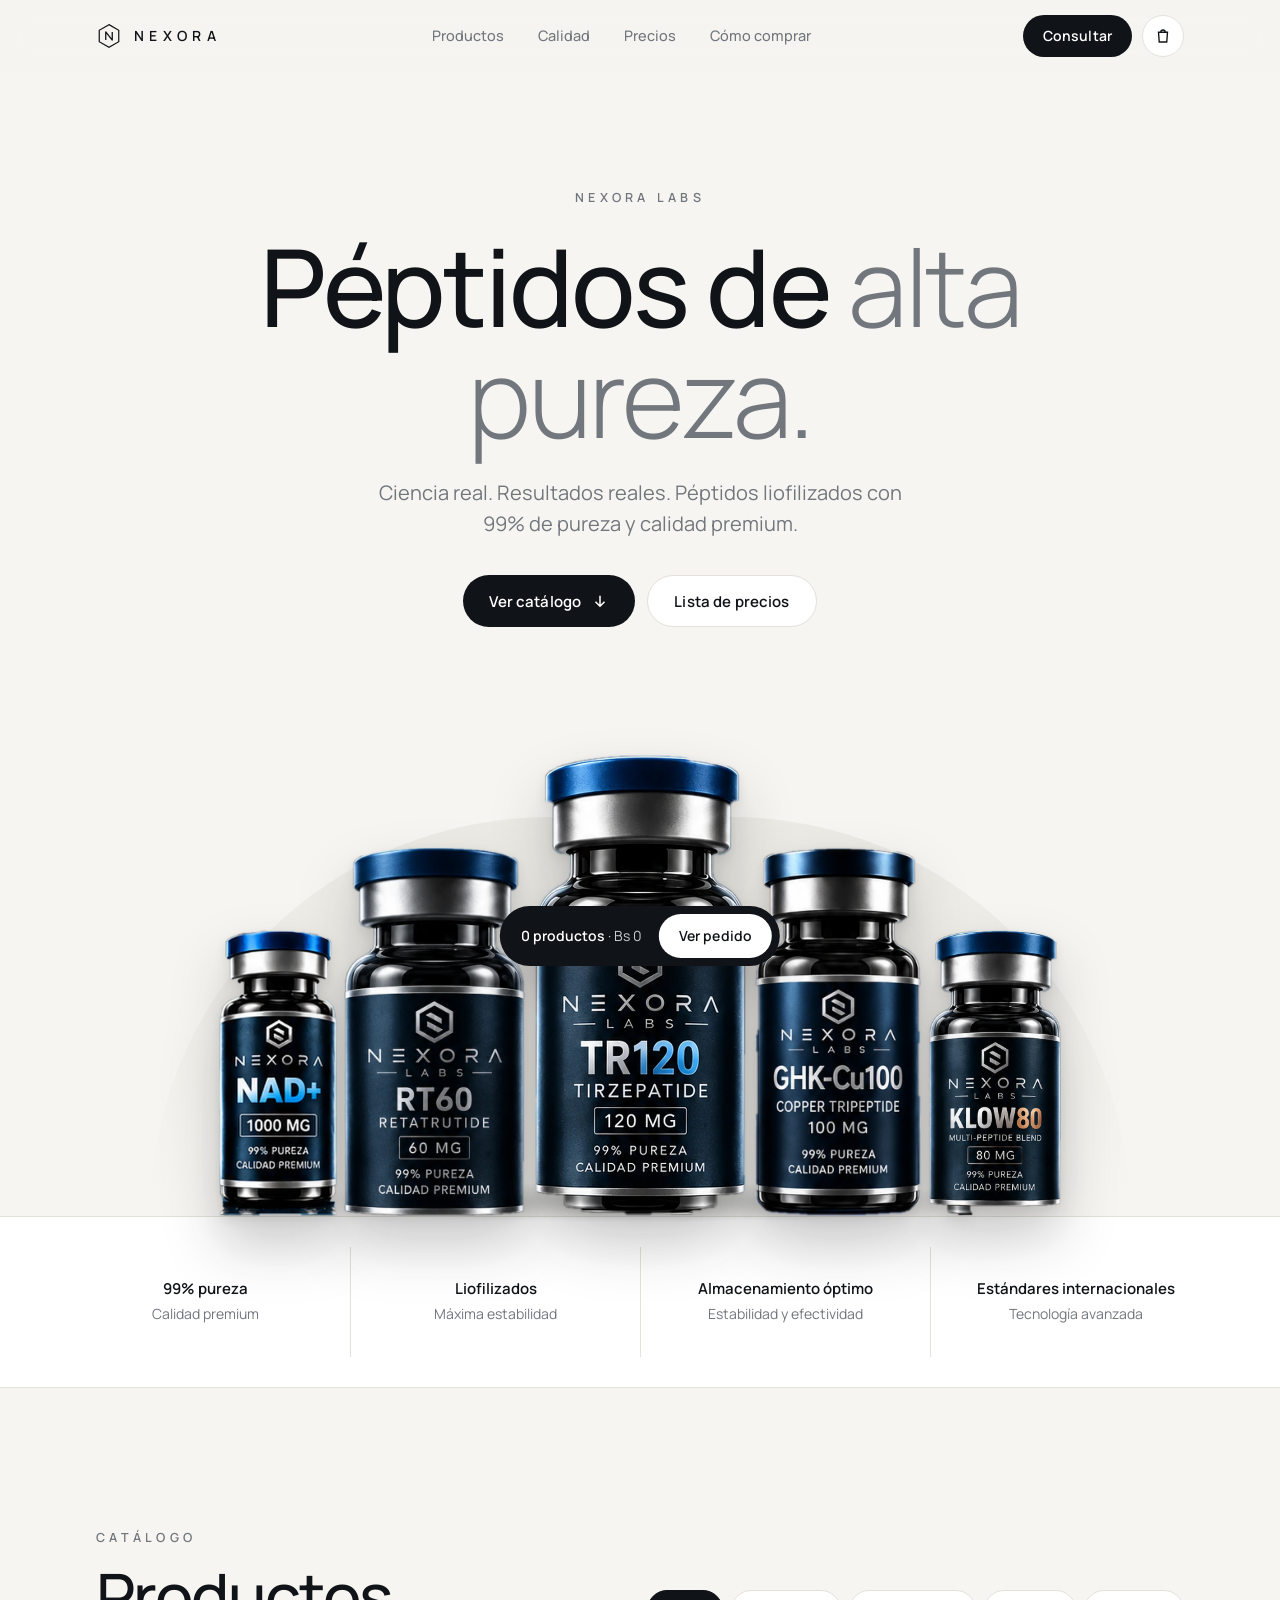
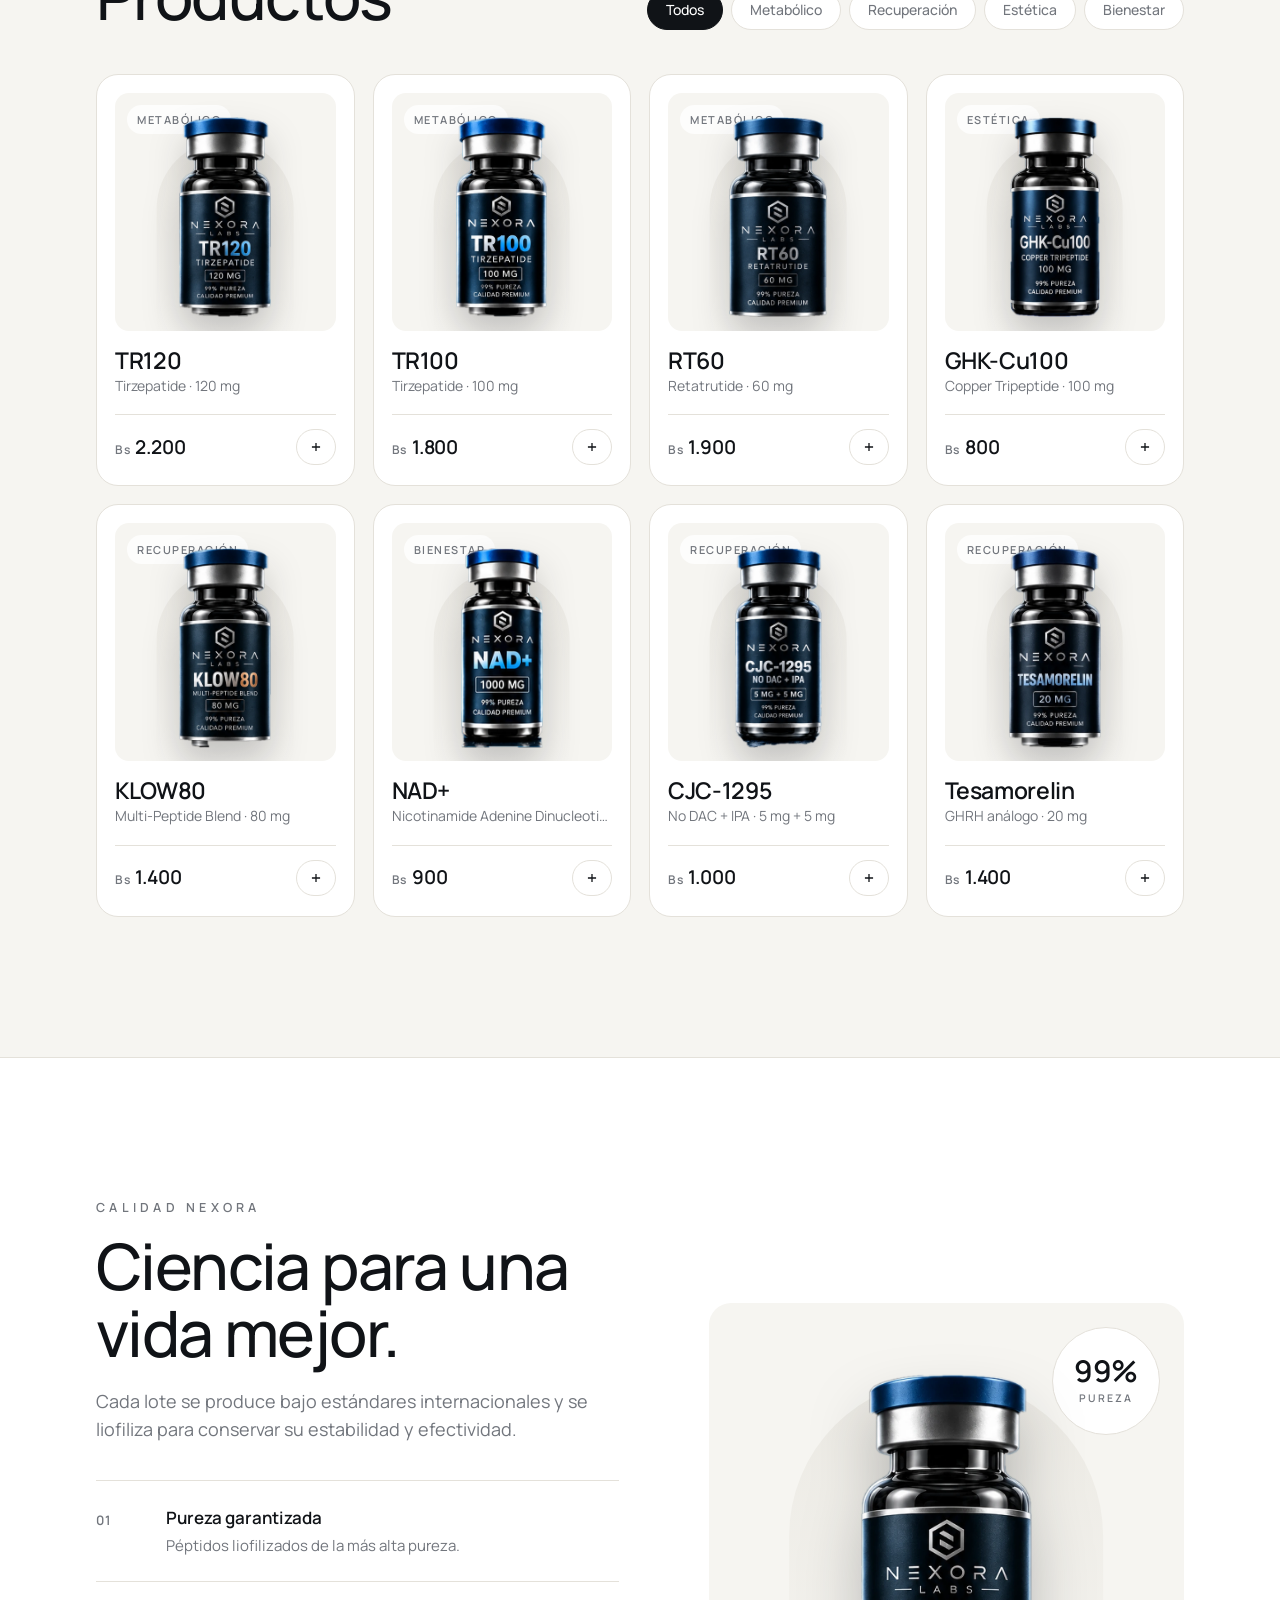
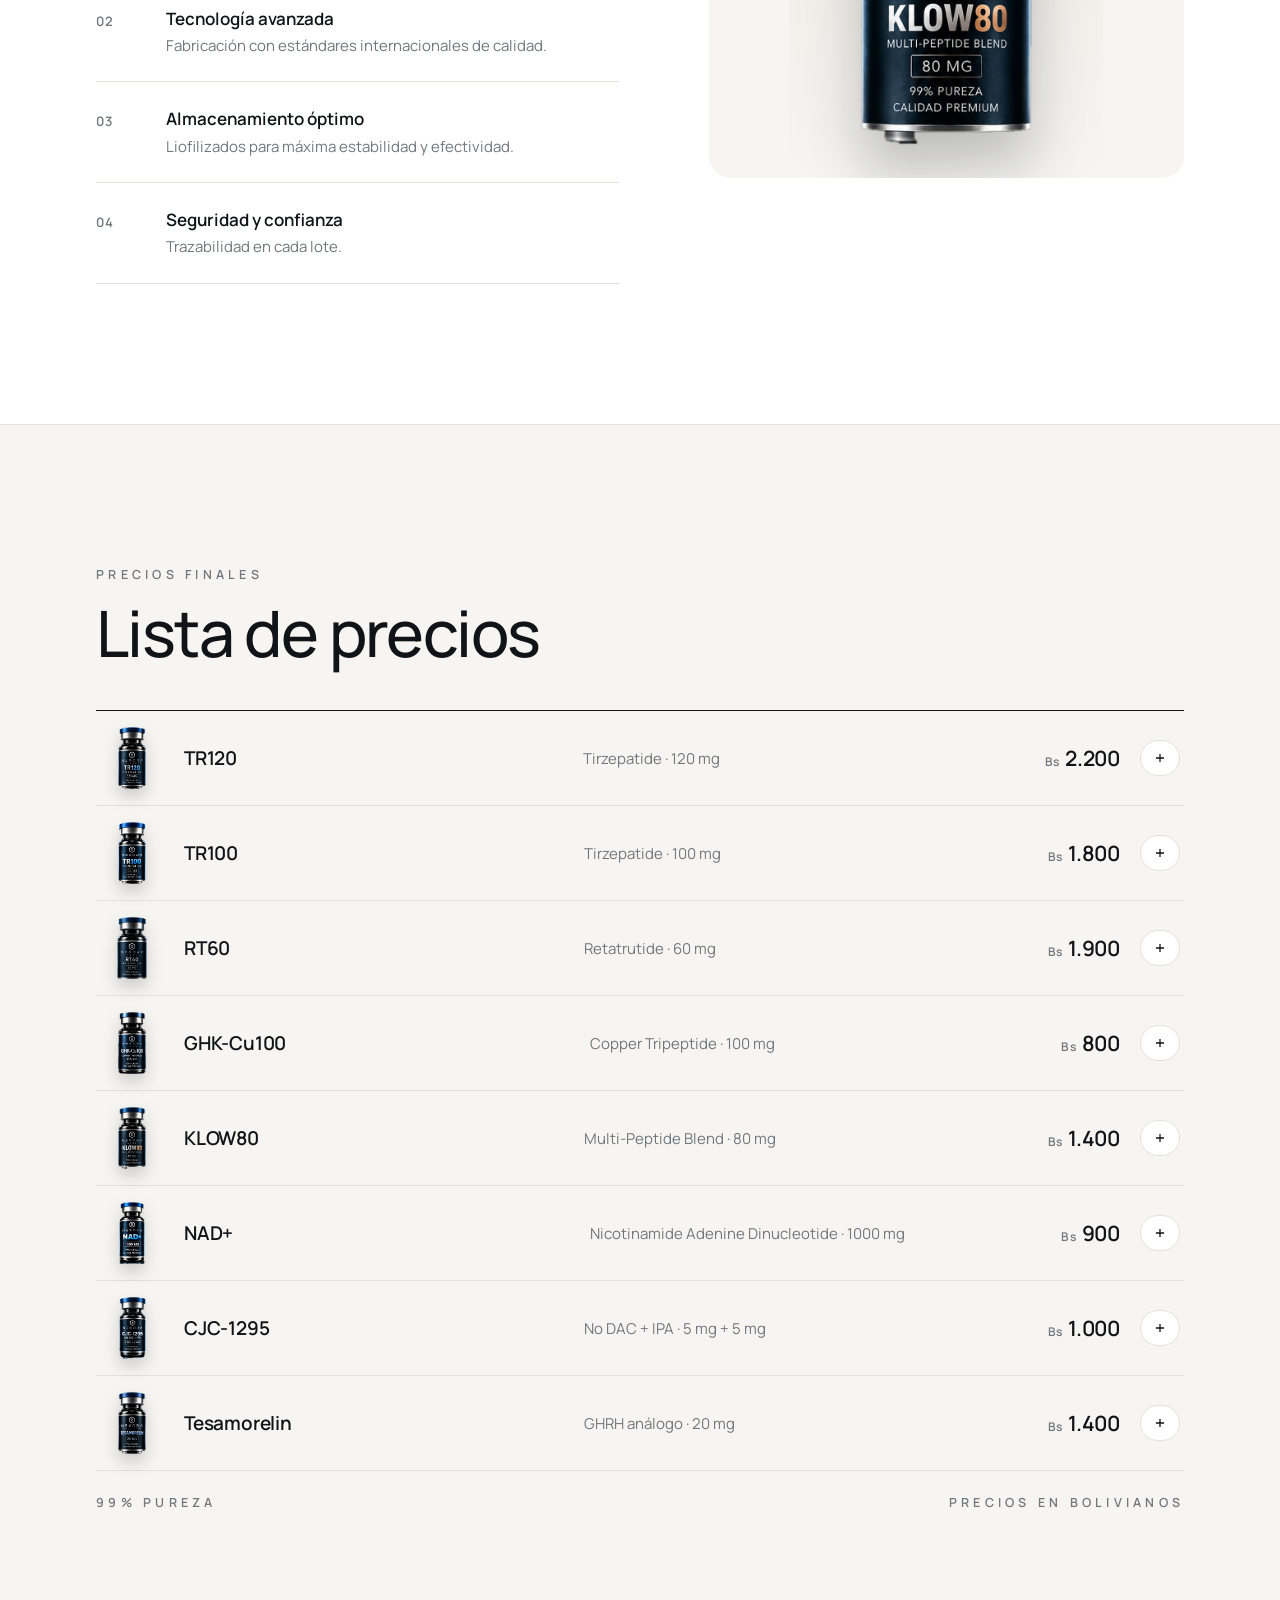
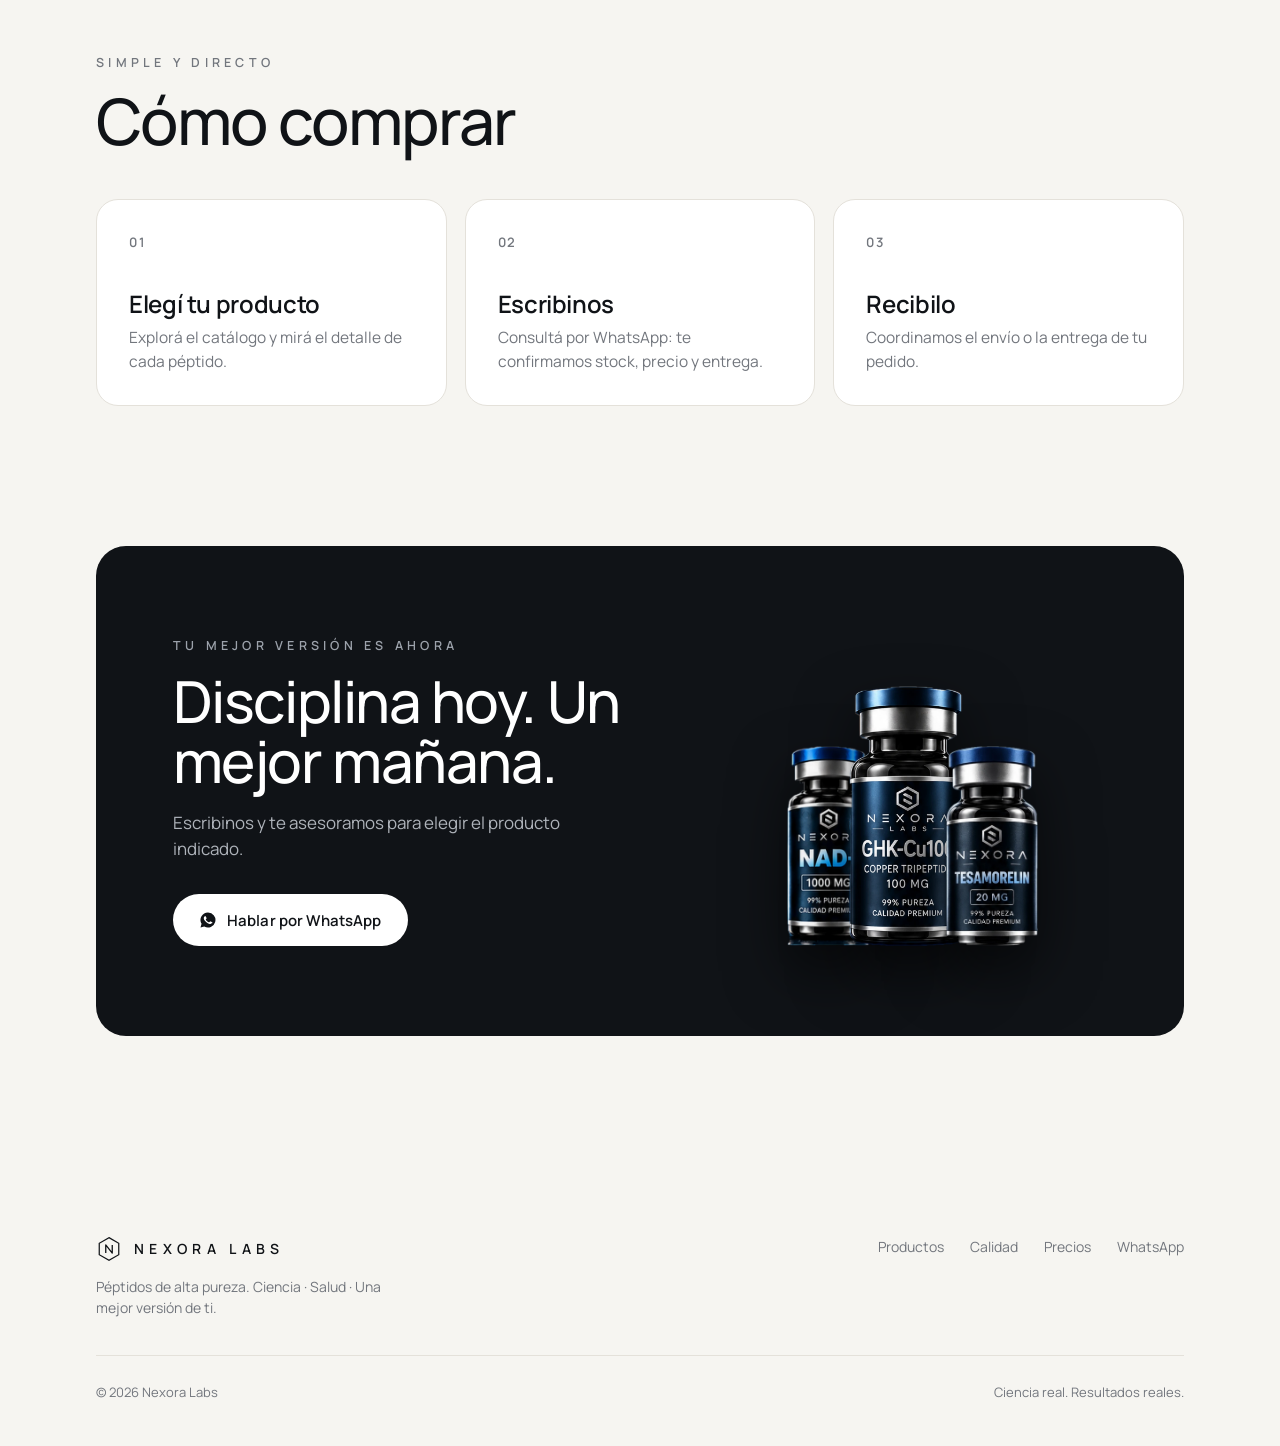
==== index.html @ a96ddb16 "Primera versión de la web Nexora Labs Catálogo minimalista, detalle de producto, lista de precios y " ====
<!doctype html>
<html lang="es">
<head>
<meta charset="utf-8">
<meta name="viewport" content="width=device-width, initial-scale=1">
<title>Nexora Labs — Péptidos de alta pureza</title>
<meta name="description" content="Nexora Labs. Péptidos liofilizados de alta pureza. Ciencia real, resultados reales.">
<meta name="theme-color" content="#F6F5F1">
<link rel="icon" href="data:image/svg+xml,%3Csvg xmlns='http://www.w3.org/2000/svg' viewBox='0 0 64 64'%3E%3Cpath d='M32 4 56 18v28L32 60 8 46V18z' fill='%23101317'/%3E%3Cpath d='M23 42V22l18 20V22' stroke='%23F6F5F1' stroke-width='4' fill='none' stroke-linejoin='round'/%3E%3C/svg%3E">
<link rel="preconnect" href="https://fonts.googleapis.com">
<link rel="preconnect" href="https://fonts.gstatic.com" crossorigin>
<link href="https://fonts.googleapis.com/css2?family=Manrope:wght@300;400;500;600;700&display=swap" rel="stylesheet">
<link rel="stylesheet" href="css/styles.css">
</head>
<body>

<header id="top">
  <div class="wrap nav">
    <a href="#top" class="brand" aria-label="Nexora Labs">
      <svg viewBox="0 0 64 64" aria-hidden="true"><path d="M32 4 56 18v28L32 60 8 46V18z" fill="none" stroke="currentColor" stroke-width="3"/><path d="M24 42V22l16 20V22" stroke="currentColor" stroke-width="3.2" fill="none" stroke-linejoin="round"/></svg>
      NEXORA
    </a>
    <nav class="links" aria-label="Principal">
      <a href="#productos">Productos</a><a href="#calidad">Calidad</a><a href="#precios">Precios</a><a href="#comprar">Cómo comprar</a>
    </nav>
    <div class="nav-r">
    <a class="btn btn-dark wa" href="#" data-msg="Hola Nexora, quiero hacer una consulta.">Consultar</a>
    <button class="bag-btn" id="bagBtn" aria-label="Ver mi pedido">
      <svg viewBox="0 0 24 24" fill="none" stroke="currentColor" stroke-width="1.8"><path d="M6 7h12l-1 13H7L6 7Z"/><path d="M9 7a3 3 0 0 1 6 0"/></svg>
      <span class="count" id="bagCount">0</span>
    </button>
    <button class="menu-btn" aria-label="Abrir menú" aria-expanded="false" id="menuBtn">
      <svg width="18" height="18" viewBox="0 0 24 24" fill="none" stroke="currentColor" stroke-width="1.8"><path d="M4 8h16M4 16h16"/></svg>
    </button>
    </div>
  </div>
</header>
<div class="sheet" id="sheet">
  <a href="#productos">Productos</a><a href="#calidad">Calidad</a><a href="#precios">Precios</a><a href="#comprar">Cómo comprar</a>
  <a class="btn btn-dark wa" href="#" data-msg="Hola Nexora, quiero hacer una consulta.">Consultar por WhatsApp</a>
</div>

<main>
  <div class="hero">
    <div class="wrap">
      <div class="eyebrow">Nexora Labs</div>
      <h1>Péptidos de <em>alta pureza.</em></h1>
      <p>Ciencia real. Resultados reales. Péptidos liofilizados con 99% de pureza y calidad premium.</p>
      <div class="ctas">
        <a href="#productos" class="btn btn-dark">Ver catálogo
          <svg viewBox="0 0 24 24" fill="none" stroke="currentColor" stroke-width="2"><path d="M12 5v14M6 13l6 6 6-6"/></svg></a>
        <a href="#precios" class="btn btn-ghost">Lista de precios</a>
      </div>
    </div>
    <div class="lineup" id="lineup" aria-hidden="true"></div>
  </div>

  <div class="trust">
    <div class="wrap">
      <div><b>99% pureza</b><span>Calidad premium</span></div>
      <div><b>Liofilizados</b><span>Máxima estabilidad</span></div>
      <div><b>Almacenamiento óptimo</b><span>Estabilidad y efectividad</span></div>
      <div><b>Estándares internacionales</b><span>Tecnología avanzada</span></div>
    </div>
  </div>

  <section id="productos">
    <div class="wrap">
      <div class="head rv">
        <div><div class="eyebrow">Catálogo</div><h2>Productos</h2></div>
        <div class="chips" role="group" aria-label="Filtrar por categoría" id="chips"></div>
      </div>
      <div class="grid" id="grid"></div>
    </div>
  </section>

  <section id="calidad" class="quality">
    <div class="wrap q-grid">
      <div class="rv">
        <div class="eyebrow">Calidad Nexora</div>
        <h2>Ciencia para una vida mejor.</h2>
        <p class="lead">Cada lote se produce bajo estándares internacionales y se liofiliza para conservar su estabilidad y efectividad.</p>
        <ul class="q-list" style="margin-top:36px">
          <li><span class="n">01</span><div><b>Pureza garantizada</b><span>Péptidos liofilizados de la más alta pureza.</span></div></li>
          <li><span class="n">02</span><div><b>Tecnología avanzada</b><span>Fabricación con estándares internacionales de calidad.</span></div></li>
          <li><span class="n">03</span><div><b>Almacenamiento óptimo</b><span>Liofilizados para máxima estabilidad y efectividad.</span></div></li>
          <li><span class="n">04</span><div><b>Seguridad y confianza</b><span>Trazabilidad en cada lote.</span></div></li>
        </ul>
      </div>
      <div class="q-visual rv">
        <div class="badge"><b>99%</b><span>PUREZA</span></div>
        <img src="assets/productos/klow80.webp" alt="Frasco KLOW80 de Nexora Labs" loading="lazy">
      </div>
    </div>
  </section>

  <section id="precios">
    <div class="wrap">
      <div class="head rv"><div><div class="eyebrow">Precios finales</div><h2>Lista de precios</h2></div></div>
      <div class="plist rv" id="plist"></div>
      <div class="pnote"><span class="eyebrow">99% pureza</span><span class="eyebrow">Precios en bolivianos</span></div>
    </div>
  </section>

  <section id="comprar" style="padding-top:0">
    <div class="wrap">
      <div class="head rv"><div><div class="eyebrow">Simple y directo</div><h2>Cómo comprar</h2></div></div>
      <div class="steps">
        <div class="step rv"><div class="n">01</div><h3>Elegí tu producto</h3><p>Explorá el catálogo y mirá el detalle de cada péptido.</p></div>
        <div class="step rv"><div class="n">02</div><h3>Escribinos</h3><p>Consultá por WhatsApp: te confirmamos stock, precio y entrega.</p></div>
        <div class="step rv"><div class="n">03</div><h3>Recibilo</h3><p>Coordinamos el envío o la entrega de tu pedido.</p></div>
      </div>
    </div>
  </section>

  <section style="padding-top:0">
    <div class="wrap">
      <div class="cta rv">
        <div>
          <div class="eyebrow">Tu mejor versión es ahora</div>
          <h2>Disciplina hoy. Un mejor mañana.</h2>
          <p>Escribinos y te asesoramos para elegir el producto indicado.</p>
          <a class="btn wa" href="#" data-msg="Hola Nexora, quiero asesoramiento para elegir un producto.">
            <svg viewBox="0 0 24 24" fill="currentColor"><path d="M12 2a10 10 0 0 0-8.6 15.1L2 22l5-1.3A10 10 0 1 0 12 2Zm5.3 14.1c-.2.6-1.3 1.2-1.8 1.2-.5.1-1 .2-3.3-.7-2.8-1.1-4.6-4-4.7-4.2-.1-.2-1.1-1.5-1.1-2.9s.7-2 1-2.3c.2-.3.5-.3.7-.3h.5c.2 0 .4 0 .6.5l.8 2c.1.2.1.4 0 .5l-.4.6-.4.4c-.1.2-.3.3-.1.6.2.3.8 1.3 1.7 2.1 1.2 1 2.1 1.3 2.4 1.5.3.1.5.1.6-.1l.9-1c.2-.3.4-.2.6-.1l1.9.9c.3.1.5.2.5.3.1.2.1.8-.2 1.4Z"/></svg>
            Hablar por WhatsApp</a>
        </div>
        <div class="v" aria-hidden="true">
          <img src="assets/productos/nad.webp" alt="" loading="lazy" style="height:200px">
          <img src="assets/productos/ghk100.webp" alt="" loading="lazy">
          <img src="assets/productos/tesa.webp" alt="" loading="lazy" style="height:200px">
        </div>
      </div>
    </div>
  </section>
</main>

<footer>
  <div class="wrap">
    <div class="top">
      <div>
        <div class="brand"><svg viewBox="0 0 64 64" aria-hidden="true"><path d="M32 4 56 18v28L32 60 8 46V18z" fill="none" stroke="currentColor" stroke-width="3"/><path d="M24 42V22l16 20V22" stroke="currentColor" stroke-width="3.2" fill="none" stroke-linejoin="round"/></svg>NEXORA LABS</div>
        <p style="margin-top:14px;max-width:34ch">Péptidos de alta pureza. Ciencia · Salud · Una mejor versión de ti.</p>
      </div>
      <nav aria-label="Pie"><a href="#productos">Productos</a><a href="#calidad">Calidad</a><a href="#precios">Precios</a><a href="#" class="wa" data-msg="Hola Nexora, quiero hacer una consulta.">WhatsApp</a></nav>
    </div>
    <div class="bottom"><span>© <span id="y"></span> Nexora Labs</span><span>Ciencia real. Resultados reales.</span></div>
  </div>
</footer>

<dialog id="modal" aria-labelledby="mName">
  <div class="panel">
    <button class="close" aria-label="Cerrar" data-close><svg viewBox="0 0 24 24" fill="none" stroke="currentColor" stroke-width="2"><path d="M6 6l12 12M18 6 6 18"/></svg></button>
    <div class="m-vis"><img id="mImg" alt=""></div>
    <div class="m-body">
      <div class="eyebrow" id="mCat"></div>
      <h3 id="mName"></h3>
      <div class="sub" id="mSub"></div>
      <p class="tagline" id="mTag"></p>
      <ul id="mList"></ul>
      <div class="m-foot">
        <div><div class="eyebrow" style="font-size:11px">Precio final</div><div class="price" id="mPrice"></div></div>
        <div class="acts">
          <button class="btn btn-dark" id="mAdd"></button>
          <a class="alt" id="mAsk" target="_blank" rel="noopener">o consultar solo este producto</a>
        </div>
      </div>
    </div>
  </div>
</dialog>

<dialog id="bag" aria-labelledby="bagTitle">
  <div class="bag-h">
    <h3 id="bagTitle">Tu pedido</h3>
    <button class="close" aria-label="Cerrar" data-close><svg viewBox="0 0 24 24" fill="none" stroke="currentColor" stroke-width="2"><path d="M6 6l12 12M18 6 6 18"/></svg></button>
  </div>
  <div class="bag-list" id="bagList"></div>
  <div class="bag-f" id="bagFoot">
    <div class="tot"><span class="eyebrow">Total</span><span class="price" id="bagTotal"></span></div>
    <input class="field" id="fName" placeholder="Tu nombre (opcional)" autocomplete="name">
    <input class="field" id="fNote" placeholder="Ciudad o comentario (opcional)">
    <a class="btn btn-dark" id="bagSend" target="_blank" rel="noopener">
      <svg viewBox="0 0 24 24" fill="currentColor"><path d="M12 2a10 10 0 0 0-8.6 15.1L2 22l5-1.3A10 10 0 1 0 12 2Zm5.3 14.1c-.2.6-1.3 1.2-1.8 1.2-.5.1-1 .2-3.3-.7-2.8-1.1-4.6-4-4.7-4.2-.1-.2-1.1-1.5-1.1-2.9s.7-2 1-2.3c.2-.3.5-.3.7-.3h.5c.2 0 .4 0 .6.5l.8 2c.1.2.1.4 0 .5l-.4.6-.4.4c-.1.2-.3.3-.1.6.2.3.8 1.3 1.7 2.1 1.2 1 2.1 1.3 2.4 1.5.3.1.5.1.6-.1l.9-1c.2-.3.4-.2.6-.1l1.9.9c.3.1.5.2.5.3.1.2.1.8-.2 1.4Z"/></svg>
      Enviar pedido por WhatsApp</a>
    <button class="clear" id="bagClear">Vaciar pedido</button>
  </div>
</dialog>

<div class="bar" id="bar" role="region" aria-label="Resumen del pedido">
  <span class="s" id="barText"></span>
  <button class="btn" id="barBtn">Ver pedido</button>
</div>

<script src="js/productos.js"></script>
<script src="js/app.js"></script>
</body>
</html>
---- css/styles.css ----
/* Nexora Labs — estilos. Colores y medidas base en :root */
:root{
  --bg:#F6F5F1; --surface:#FFFFFF; --ink:#101317; --mute:#72767D; --line:#E4E1DA;
  --arch:#ECEAE4; --accent:#1F3A6E; --accent-soft:#E7ECF5;
  --radius:22px; --max:1200px; --pad:clamp(20px,5vw,56px);
  --ease:cubic-bezier(.2,.7,.2,1);
}
*{margin:0;padding:0;box-sizing:border-box}
html{scroll-behavior:smooth;-webkit-text-size-adjust:100%}
body{background:var(--bg);color:var(--ink);font-family:"Manrope","Avenir Next","Helvetica Neue",system-ui,sans-serif;
  font-size:17px;line-height:1.55;-webkit-font-smoothing:antialiased;overflow-x:hidden}
img{display:block;max-width:100%}
a{color:inherit;text-decoration:none}
button{font:inherit;color:inherit;background:none;border:0;cursor:pointer}
.wrap{max-width:var(--max);margin:0 auto;padding:0 var(--pad)}
.eyebrow{font-size:12.5px;letter-spacing:.34em;text-transform:uppercase;color:var(--mute);font-weight:600}
h1,h2,h3{font-weight:500;letter-spacing:-.025em;line-height:1.04}
.btn{display:inline-flex;align-items:center;gap:10px;height:52px;padding:0 26px;border-radius:999px;
  font-size:15px;font-weight:600;letter-spacing:.01em;transition:transform .3s var(--ease),background .3s,color .3s,box-shadow .3s}
.btn-dark{background:var(--ink);color:#fff}
.btn-dark:hover{transform:translateY(-2px);box-shadow:0 12px 26px -12px rgba(16,19,23,.5)}
.btn-ghost{border:1px solid var(--line);background:var(--surface)}
.btn-ghost:hover{border-color:var(--ink)}
.btn svg{width:18px;height:18px}
:focus-visible{outline:2px solid var(--accent);outline-offset:3px;border-radius:8px}

/* NAV */
header{position:sticky;top:0;z-index:40;background:rgba(246,245,241,.82);backdrop-filter:saturate(1.4) blur(14px);
  -webkit-backdrop-filter:saturate(1.4) blur(14px);border-bottom:1px solid transparent;transition:border-color .3s}
header.scrolled{border-color:var(--line)}
.nav{height:72px;display:flex;align-items:center;justify-content:space-between;gap:24px}
.brand{display:flex;align-items:center;gap:12px;font-weight:600;letter-spacing:.38em;font-size:14px}
.brand svg{width:26px;height:26px}
.links{display:flex;gap:34px;font-size:14.5px;color:var(--mute);font-weight:500}
.links a:hover{color:var(--ink)}
.nav .btn{height:42px;padding:0 20px;font-size:14px}
.menu-btn{display:none;width:42px;height:42px;border-radius:50%;border:1px solid var(--line);align-items:center;justify-content:center}
@media (max-width:860px){ .links{display:none} .nav .btn{display:none} .menu-btn{display:inline-flex} }
.sheet{position:fixed;inset:72px 0 auto 0;z-index:39;background:var(--bg);border-bottom:1px solid var(--line);
  padding:10px var(--pad) 26px;display:none;flex-direction:column}
.sheet.open{display:flex}
.sheet a{padding:16px 0;border-bottom:1px solid var(--line);font-size:18px}
.sheet .btn{margin-top:22px;justify-content:center}

/* HERO */
.hero{padding:clamp(56px,9vw,120px) 0 0;text-align:center;position:relative}
.hero h1{font-size:clamp(44px,8.4vw,112px);margin:22px auto 0;max-width:12ch}
.hero h1 em{font-style:normal;color:var(--mute);font-weight:300}
.hero p{font-size:clamp(17px,1.6vw,20px);color:var(--mute);max-width:44ch;margin:24px auto 0}
.hero .ctas{display:flex;gap:12px;justify-content:center;margin-top:36px;flex-wrap:wrap}
.lineup{position:relative;height:clamp(200px,40vw,520px);margin-top:clamp(40px,6vw,80px);
  display:flex;justify-content:center;align-items:flex-end}
.lineup::before{content:"";position:absolute;left:50%;bottom:0;transform:translateX(-50%);
  width:min(980px,92%);height:78%;border-radius:999px 999px 0 0;
  background:linear-gradient(180deg,var(--arch),rgba(236,234,228,0) 96%)}
.lineup::after{content:"";position:absolute;left:50%;bottom:-6px;transform:translateX(-50%);width:min(760px,80%);height:40px;
  background:radial-gradient(closest-side,rgba(16,19,23,.22),rgba(16,19,23,0));z-index:0}
.lineup img{position:relative;z-index:1;height:var(--h);width:auto;margin:0 calc(var(--h) * 0.012);
  filter:drop-shadow(0 30px 28px rgba(16,19,23,.22)) drop-shadow(0 4px 6px rgba(16,19,23,.1));
  opacity:0;transform:translateY(30px);animation:rise 1.1s var(--ease) forwards}
@keyframes rise{to{opacity:1;transform:none}}

/* TRUST */
.trust{border-top:1px solid var(--line);border-bottom:1px solid var(--line);background:var(--surface)}
.trust .wrap{display:grid;grid-template-columns:repeat(4,1fr)}
.trust div{padding:30px 20px;text-align:center}
.trust div+div{border-left:1px solid var(--line)}
.trust b{display:block;font-weight:600;font-size:15px}
.trust span{font-size:14px;color:var(--mute)}
@media (max-width:760px){ .trust .wrap{grid-template-columns:1fr 1fr;padding:0}
  .trust div:nth-child(3){border-left:0} .trust div:nth-child(n+3){border-top:1px solid var(--line)} }

/* SECTIONS */
section{padding:clamp(80px,11vw,140px) 0;scroll-margin-top:40px}
.head{display:flex;justify-content:space-between;align-items:flex-end;gap:30px;flex-wrap:wrap;margin-bottom:44px}
.head h2{font-size:clamp(36px,5vw,64px);margin-top:16px}
.chips{display:flex;gap:8px;flex-wrap:wrap}
.chip{height:40px;padding:0 18px;border-radius:999px;border:1px solid var(--line);font-size:14px;font-weight:500;color:var(--mute);
  background:var(--surface);transition:all .25s}
.chip:hover{color:var(--ink);border-color:#cfcbc2}
.chip[aria-pressed="true"]{background:var(--ink);border-color:var(--ink);color:#fff}

.grid{display:grid;grid-template-columns:repeat(4,minmax(0,1fr));gap:18px}
@media (max-width:1060px){ .grid{grid-template-columns:repeat(3,minmax(0,1fr))} }
@media (max-width:780px){ .grid{grid-template-columns:repeat(2,minmax(0,1fr));gap:12px} .card{padding:12px 12px 14px} .tag{display:none} }
.card{background:var(--surface);border:1px solid var(--line);border-radius:var(--radius);padding:18px 18px 20px;text-align:left;
  display:flex;flex-direction:column;min-width:0;transition:transform .45s var(--ease),box-shadow .45s var(--ease),border-color .3s;width:100%}
.card:hover{transform:translateY(-6px);box-shadow:0 30px 50px -30px rgba(16,19,23,.35);border-color:#d9d5cc}
.card .ph{position:relative;aspect-ratio:1/1.08;border-radius:14px;background:var(--bg);display:flex;align-items:flex-end;justify-content:center;overflow:hidden}
.card .ph::before{content:"";position:absolute;left:50%;bottom:0;transform:translateX(-50%);width:62%;height:80%;
  border-radius:999px 999px 0 0;background:linear-gradient(180deg,var(--arch),rgba(236,234,228,0))}
.card .ph img{position:relative;height:84%;width:auto;margin-bottom:6%;
  filter:drop-shadow(0 20px 18px rgba(16,19,23,.22));transition:transform .6s var(--ease)}
.card:hover .ph img{transform:translateY(-6px) scale(1.03)}
.tag{position:absolute;top:12px;left:12px;font-size:11px;letter-spacing:.14em;text-transform:uppercase;font-weight:600;
  color:var(--mute);background:rgba(255,255,255,.8);padding:6px 10px;border-radius:999px}
.card h3{font-size:clamp(19px,1.9vw,23px);font-weight:600;letter-spacing:-.015em;margin-top:18px}
.card .sub{font-size:14px;color:var(--mute);margin-top:2px;white-space:nowrap;overflow:hidden;text-overflow:ellipsis}
.card .row{display:flex;justify-content:space-between;align-items:center;margin-top:18px;padding-top:14px;border-top:1px solid var(--line)}
.price{font-weight:600;font-size:19px;letter-spacing:-.01em}
.price small{font-size:12px;color:var(--mute);font-weight:600;margin-right:5px;letter-spacing:.06em}
.more{width:34px;height:34px;border-radius:50%;border:1px solid var(--line);display:inline-flex;align-items:center;justify-content:center;transition:all .3s}
.card:hover .more{background:var(--ink);border-color:var(--ink);color:#fff}
.more svg{width:14px;height:14px}
.card.hide{display:none}

/* QUALITY */
.quality{background:var(--surface);border-top:1px solid var(--line);border-bottom:1px solid var(--line)}
.q-grid{display:grid;grid-template-columns:1.1fr 1fr;gap:clamp(40px,7vw,100px);align-items:center}
@media (max-width:900px){ .q-grid{grid-template-columns:1fr} }
.q-grid h2{font-size:clamp(36px,5vw,64px);margin-top:16px}
.q-grid p.lead{color:var(--mute);font-size:18px;margin-top:22px;max-width:46ch}
.q-list{list-style:none;border-top:1px solid var(--line)}
.q-list li{display:grid;grid-template-columns:52px 1fr;gap:18px;padding:24px 0;border-bottom:1px solid var(--line)}
.q-list .n{font-size:13px;color:var(--mute);font-weight:600;letter-spacing:.1em;padding-top:3px}
.q-list b{font-weight:600;font-size:17px}
.q-list span{display:block;color:var(--mute);font-size:15px;margin-top:2px}
.q-visual{position:relative;aspect-ratio:1/1;border-radius:var(--radius);background:var(--bg);overflow:hidden;display:flex;align-items:flex-end;justify-content:center}
.q-visual::before{content:"";position:absolute;left:50%;bottom:0;transform:translateX(-50%);width:66%;height:84%;border-radius:999px 999px 0 0;
  background:linear-gradient(180deg,var(--arch),rgba(236,234,228,0))}
.q-visual img{position:relative;height:78%;margin-bottom:7%;filter:drop-shadow(0 34px 30px rgba(16,19,23,.25))}
.q-visual .badge{position:absolute;top:24px;right:24px;width:108px;height:108px;border-radius:50%;background:var(--surface);
  border:1px solid var(--line);display:flex;flex-direction:column;align-items:center;justify-content:center;text-align:center}
.q-visual .badge b{font-size:30px;font-weight:600;letter-spacing:-.02em;line-height:1}
.q-visual .badge span{font-size:10.5px;letter-spacing:.2em;color:var(--mute);font-weight:600;margin-top:4px}

/* PRICE LIST */
.plist{border-top:1px solid var(--ink)}
.prow{display:grid;grid-template-columns:64px 1.2fr 1.4fr auto;align-items:center;gap:20px;padding:16px 4px;border-bottom:1px solid var(--line);
  transition:background .25s;cursor:pointer;width:100%;text-align:left}
.prow:hover{background:rgba(255,255,255,.7)}
.prow img{height:62px;width:auto;margin:0 auto;filter:drop-shadow(0 8px 8px rgba(16,19,23,.18))}
.prow b{font-size:19px;font-weight:600;letter-spacing:-.01em}
.prow .c{color:var(--mute);font-size:15px}
.prow .price{font-size:21px;text-align:right}
@media (max-width:640px){ .prow{grid-template-columns:48px 1fr auto;gap:14px} .prow img{height:52px} .prow .c{display:none}
  .prow b{font-size:17px} .prow b + .m{display:block} }
.prow .m{display:none;font-size:13px;color:var(--mute)}
.pnote{display:flex;justify-content:space-between;flex-wrap:wrap;gap:10px;margin-top:22px}

/* HOW */
.steps{display:grid;grid-template-columns:repeat(3,1fr);gap:18px}
@media (max-width:820px){ .steps{grid-template-columns:1fr} }
.step{background:var(--surface);border:1px solid var(--line);border-radius:var(--radius);padding:32px}
.step .n{font-size:13px;color:var(--mute);font-weight:600;letter-spacing:.14em}
.step h3{font-size:24px;font-weight:600;margin-top:40px;letter-spacing:-.015em}
.step p{color:var(--mute);margin-top:8px;font-size:15.5px}

/* CTA */
.cta{background:var(--ink);color:#fff;border-radius:calc(var(--radius) + 8px);padding:clamp(48px,7vw,90px) clamp(28px,6vw,80px);
  display:grid;grid-template-columns:1.3fr 1fr;gap:40px;align-items:center;overflow:hidden;position:relative}
@media (max-width:820px){ .cta{grid-template-columns:1fr} .cta .v{display:none} }
.cta .eyebrow{color:#9CA2AB}
.cta h2{font-size:clamp(34px,4.6vw,58px);margin-top:16px}
.cta p{color:#AEB3BA;margin-top:18px;max-width:40ch}
.cta .btn{background:#fff;color:var(--ink);margin-top:32px}
.cta .btn:hover{transform:translateY(-2px)}
.cta .v{display:flex;justify-content:center;align-items:flex-end;height:100%;min-height:260px}
.cta .v img{height:260px;margin:0 -10px;filter:drop-shadow(0 26px 30px rgba(0,0,0,.6))}

footer{padding:60px 0 44px;color:var(--mute);font-size:14px}
footer .top{display:flex;justify-content:space-between;gap:30px;flex-wrap:wrap;padding-bottom:36px;border-bottom:1px solid var(--line)}
footer .brand{color:var(--ink)}
footer nav{display:flex;gap:26px;flex-wrap:wrap}
footer nav a:hover{color:var(--ink)}
footer .bottom{display:flex;justify-content:space-between;gap:20px;flex-wrap:wrap;padding-top:26px;font-size:13px}

/* MODAL */
dialog{border:0;padding:0;background:transparent;max-width:min(980px,calc(100% - 24px));width:100%;max-height:calc(100dvh - 24px);overflow:auto;margin:auto;color:var(--ink);border-radius:28px}
dialog::backdrop{background:rgba(16,19,23,.42);backdrop-filter:blur(6px);-webkit-backdrop-filter:blur(6px)}
dialog[open] .panel{animation:pop .45s var(--ease)}
@keyframes pop{from{opacity:0;transform:translateY(24px) scale(.98)}}
.panel{background:var(--surface);border-radius:28px;display:grid;grid-template-columns:1fr 1.1fr;overflow:hidden;position:relative}
@media (max-width:780px){ .panel{grid-template-columns:1fr} .m-vis{min-height:320px} }
.m-vis{background:var(--bg);position:relative;display:flex;align-items:flex-end;justify-content:center;min-height:520px}
.m-vis::before{content:"";position:absolute;left:50%;bottom:0;transform:translateX(-50%);width:64%;height:80%;border-radius:999px 999px 0 0;
  background:linear-gradient(180deg,var(--arch),rgba(236,234,228,0))}
.m-vis img{position:relative;height:78%;max-height:440px;margin-bottom:8%;filter:drop-shadow(0 30px 28px rgba(16,19,23,.25))}
.m-body{padding:clamp(28px,4vw,48px);display:flex;flex-direction:column}
.m-body h3{font-size:clamp(34px,4vw,48px);font-weight:600;margin-top:14px}
.m-body .sub{color:var(--mute);margin-top:6px}
.m-body .tagline{margin-top:20px;font-size:16px}
.m-body ul{list-style:none;margin-top:22px;border-top:1px solid var(--line)}
.m-body li{padding:12px 0;border-bottom:1px solid var(--line);font-size:15.5px;display:flex;gap:12px;align-items:center}
.m-body li::before{content:"";width:6px;height:6px;border-radius:50%;background:var(--accent);flex:none}
.m-foot{display:flex;justify-content:space-between;align-items:center;gap:16px;margin-top:auto;padding-top:28px;flex-wrap:wrap}
.m-foot .price{font-size:30px}
@media (max-width:780px){ .m-vis{min-height:0;height:300px} .m-vis img{height:84%} }
.close{position:absolute;top:16px;right:16px;width:42px;height:42px;border-radius:50%;background:var(--surface);border:1px solid var(--line);
  display:flex;align-items:center;justify-content:center;z-index:2}
.close svg{width:16px;height:16px}


/* PEDIDO */
.nav-r{display:flex;align-items:center;gap:10px}
.bag-btn{position:relative;width:42px;height:42px;border-radius:50%;border:1px solid var(--line);background:var(--surface);
  display:inline-flex;align-items:center;justify-content:center;transition:border-color .25s}
.bag-btn:hover{border-color:var(--ink)}
.bag-btn svg{width:18px;height:18px}
.bag-btn .count{position:absolute;top:-4px;right:-4px;min-width:20px;height:20px;padding:0 5px;border-radius:999px;background:var(--ink);color:#fff;
  font-size:11px;font-weight:700;display:none;align-items:center;justify-content:center}
.bag-btn.has .count{display:inline-flex}
.bump{animation:bump .5s var(--ease)}
@keyframes bump{40%{transform:scale(1.18)}}

.card .open{display:block;width:100%;text-align:left}
.add{height:36px;min-width:36px;padding:0 12px;border-radius:999px;border:1px solid var(--line);display:inline-flex;align-items:center;justify-content:center;gap:6px;
  font-size:13px;font-weight:600;transition:all .25s;background:var(--surface);flex:none}
.add svg{width:14px;height:14px}
.add:hover{border-color:var(--ink)}
.add.in{background:var(--ink);border-color:var(--ink);color:#fff}
.add .t{display:none}
.add.in .t{display:inline}
.prow{cursor:default}
.prow .open{display:contents;cursor:pointer}
.prow .open > *{cursor:pointer}
.prow{grid-template-columns:64px 1.2fr 1.4fr auto auto}
@media (max-width:640px){ .prow{grid-template-columns:48px 1fr auto auto} }

.bar{position:fixed;left:50%;bottom:18px;transform:translate(-50%,140%);z-index:45;display:flex;align-items:center;gap:16px;
  background:var(--ink);color:#fff;border-radius:999px;padding:8px 8px 8px 22px;box-shadow:0 24px 50px -18px rgba(16,19,23,.55);
  transition:transform .5s var(--ease);width:max-content;max-width:calc(100% - 24px)}
.bar.show{transform:translate(-50%,0)}
.bar .s{font-size:14px;color:#C9CDD3;white-space:nowrap}
.bar .s b{color:#fff;font-weight:600}
.bar .btn{height:44px;background:#fff;color:var(--ink);padding:0 20px;font-size:14px}

#bag{margin:0 0 0 auto;height:100dvh;max-height:100dvh;max-width:460px;width:100%;border-radius:0;background:var(--surface);overflow:hidden}
#bag[open]{display:flex;flex-direction:column;animation:slide .45s var(--ease)}
@keyframes slide{from{transform:translateX(40px);opacity:0}}
@media (max-width:600px){ #bag{margin:auto 0 0 0;max-width:100%;height:auto;max-height:88dvh;border-radius:24px 24px 0 0}
  @keyframes slide{from{transform:translateY(40px);opacity:0}} }
.bag-h{display:flex;justify-content:space-between;align-items:center;padding:24px 26px 18px;border-bottom:1px solid var(--line)}
.bag-h h3{font-size:26px;font-weight:600}
.bag-h .close{position:static}
.bag-list{flex:1;overflow:auto;padding:0 26px}
.bag-item{display:grid;grid-template-columns:52px 1fr auto;gap:14px;align-items:center;padding:16px 0;border-bottom:1px solid var(--line)}
.bag-item img{height:64px;width:auto;margin:0 auto;filter:drop-shadow(0 8px 8px rgba(16,19,23,.18))}
.bag-item b{font-weight:600;font-size:16px}
.bag-item .sub{font-size:13px;color:var(--mute)}
.bag-item .lt{font-weight:600;font-size:15px;text-align:right}
.step-q{display:inline-flex;align-items:center;border:1px solid var(--line);border-radius:999px;margin-top:8px;height:32px}
.step-q button{width:32px;height:30px;font-size:17px;color:var(--mute)}
.step-q button:hover{color:var(--ink)}
.step-q span{min-width:22px;text-align:center;font-size:14px;font-weight:600}
.rm{font-size:12px;color:var(--mute);text-decoration:underline;margin-top:8px;display:block;margin-left:auto}
.bag-empty{padding:60px 0;text-align:center;color:var(--mute)}
.bag-f{padding:18px 26px 24px;border-top:1px solid var(--line);background:var(--surface)}
.bag-f .tot{display:flex;justify-content:space-between;align-items:baseline;margin-bottom:14px}
.bag-f .tot .price{font-size:26px}
.field{width:100%;height:46px;border:1px solid var(--line);border-radius:12px;padding:0 14px;font:inherit;font-size:15px;background:var(--bg);color:var(--ink);margin-bottom:10px}
.field:focus{outline:none;border-color:var(--ink)}
.bag-f .btn{width:100%;justify-content:center}
.bag-f .clear{display:block;margin:12px auto 0;font-size:13px;color:var(--mute);text-decoration:underline}
.m-foot .acts{display:flex;flex-direction:column;align-items:flex-end;gap:8px}
.m-foot .alt{font-size:13px;color:var(--mute);text-decoration:underline}

/* reveal */
.rv{opacity:0;transform:translateY(24px);transition:opacity .9s var(--ease),transform .9s var(--ease)}
.rv.in{opacity:1;transform:none}
.card.rv{transition:opacity .9s var(--ease),transform .6s var(--ease),box-shadow .45s var(--ease),border-color .3s}
.card.rv.in:hover{transform:translateY(-6px)}
@media (prefers-reduced-motion:reduce){
  *{animation:none!important;transition:none!important;scroll-behavior:auto!important}
  .rv,.lineup img{opacity:1;transform:none}
}
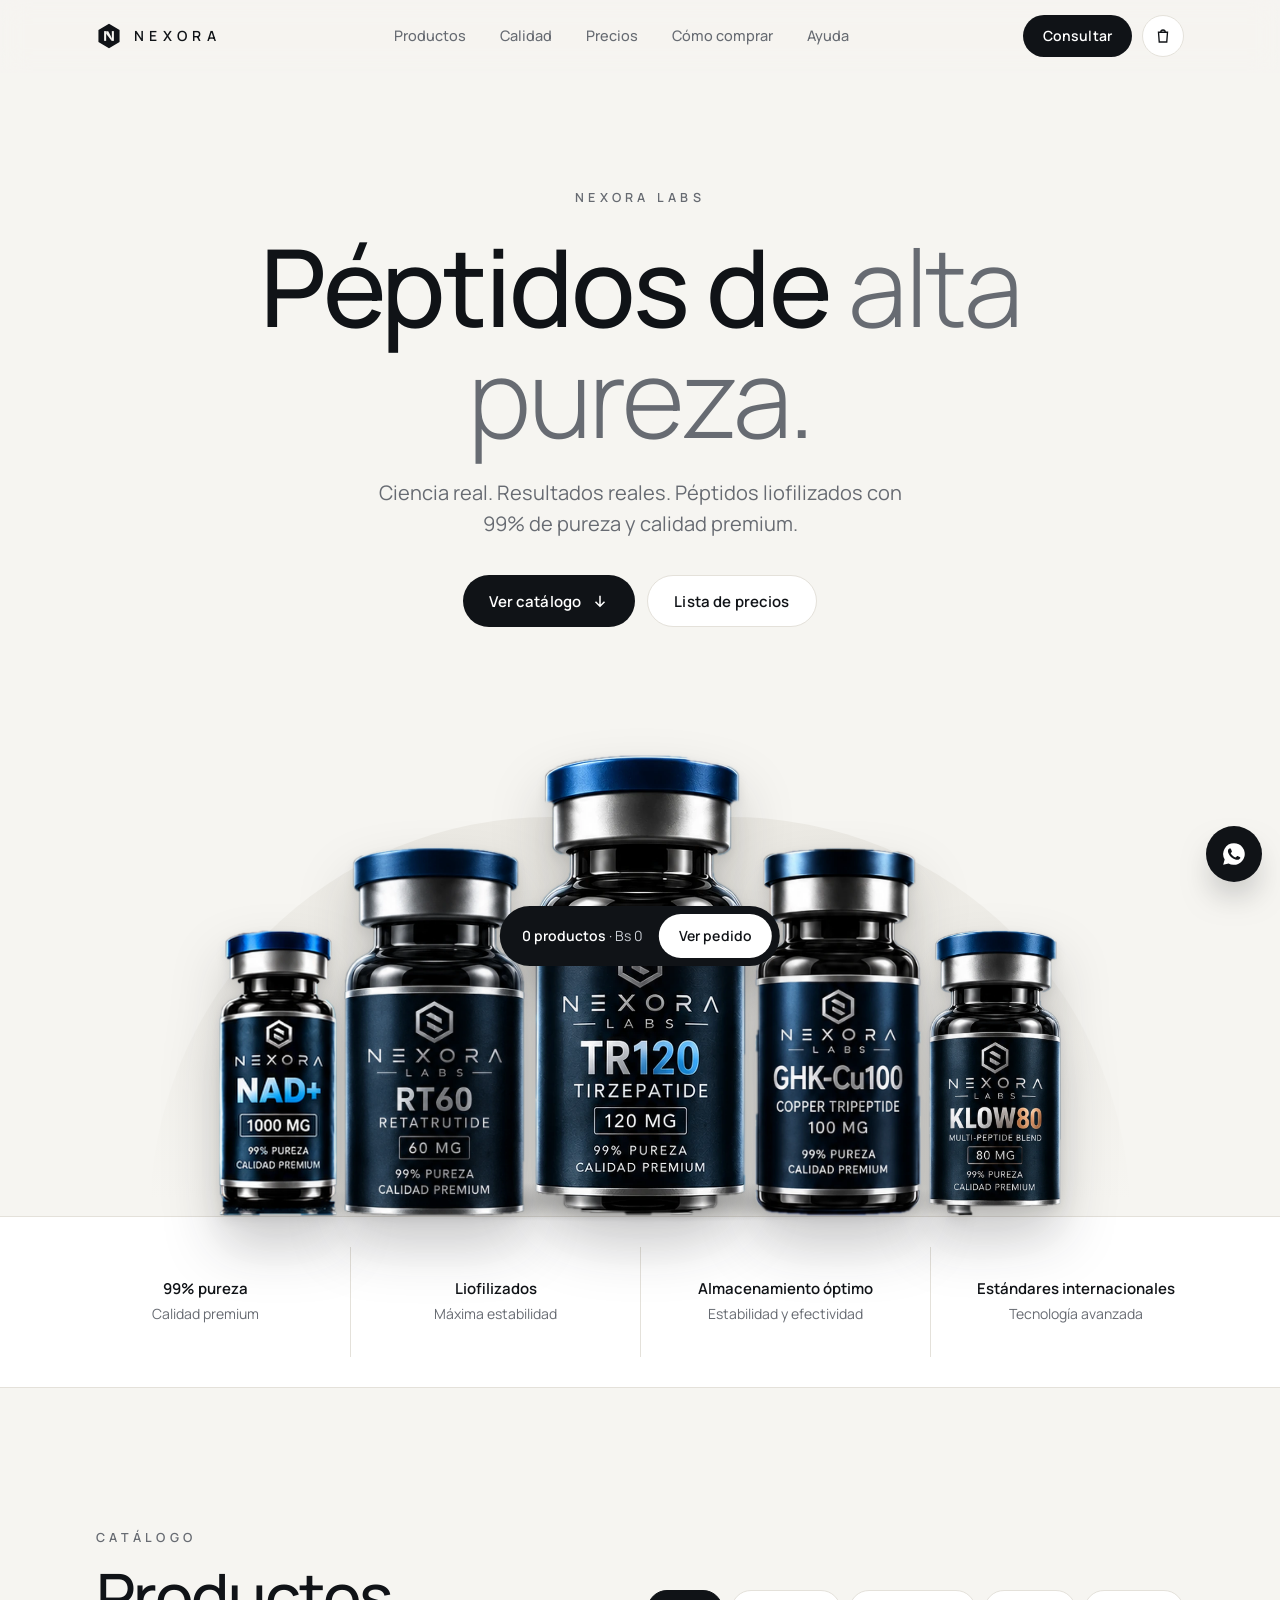
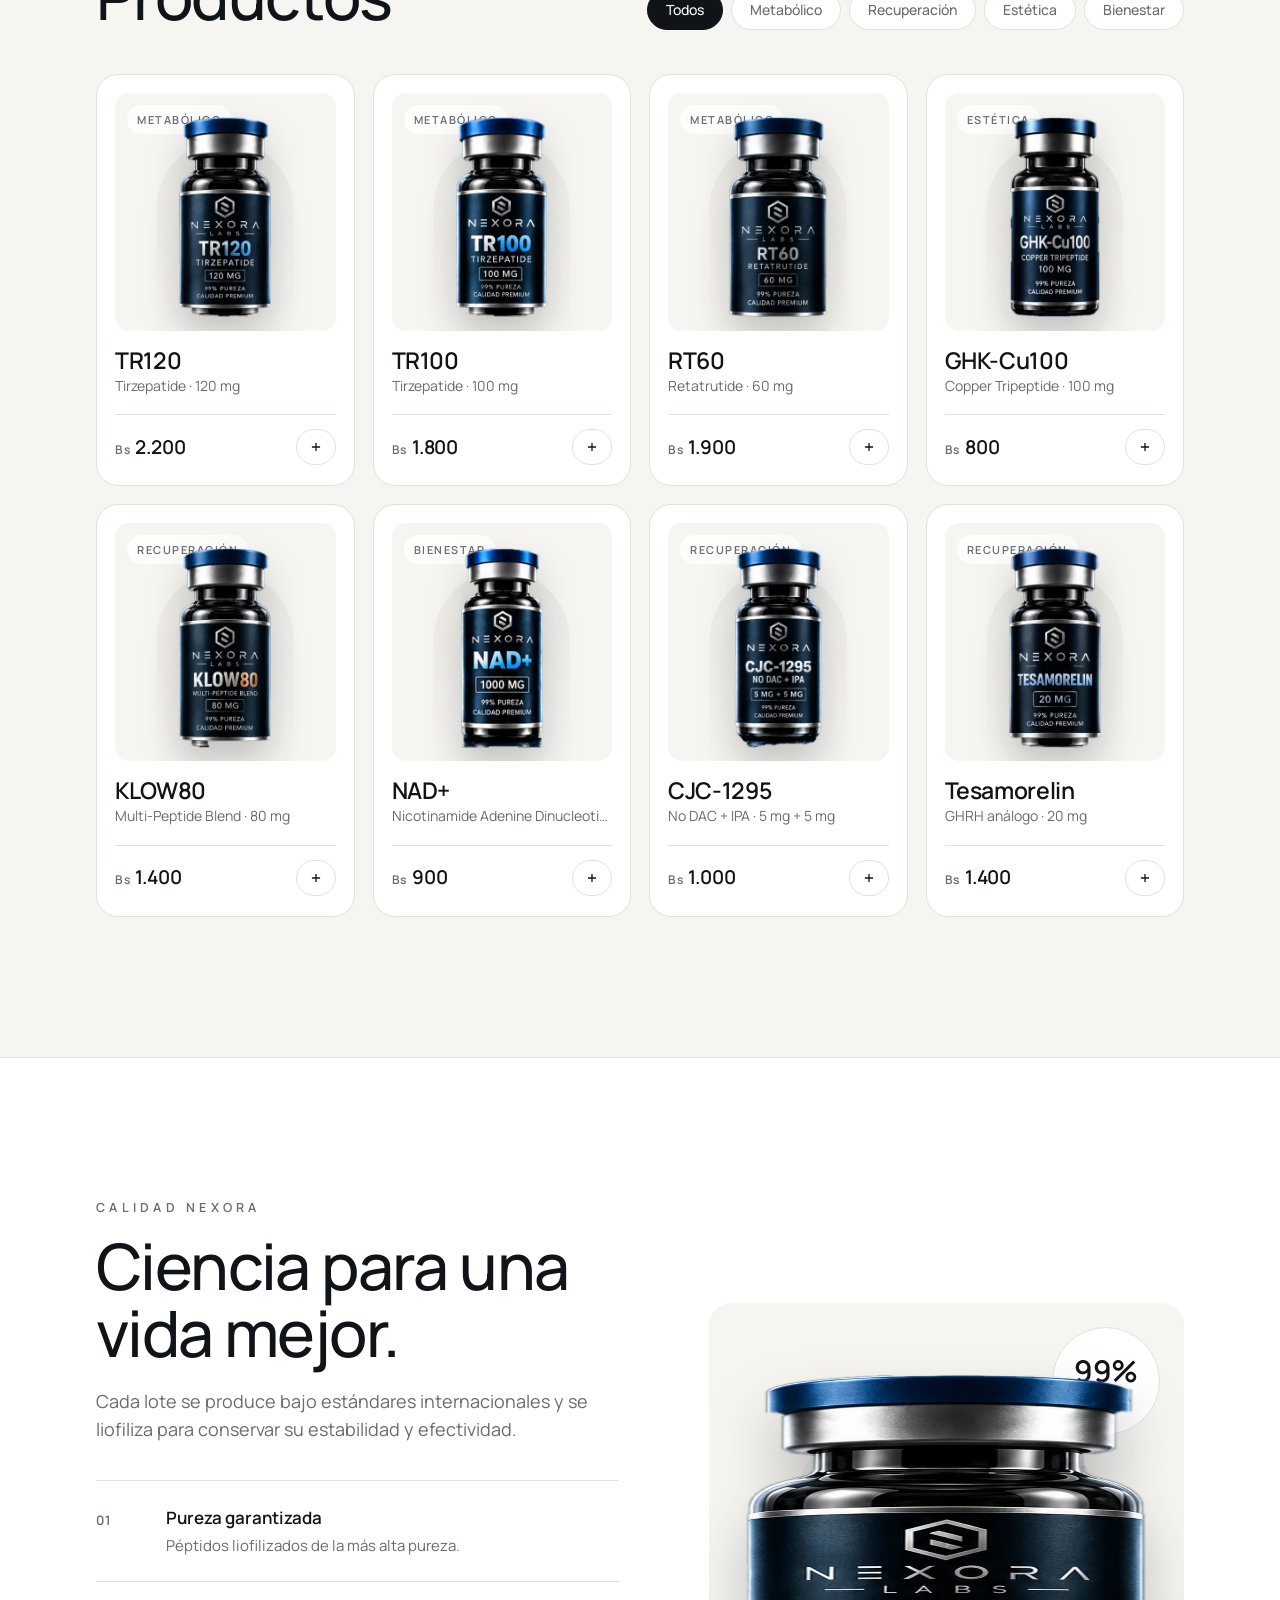
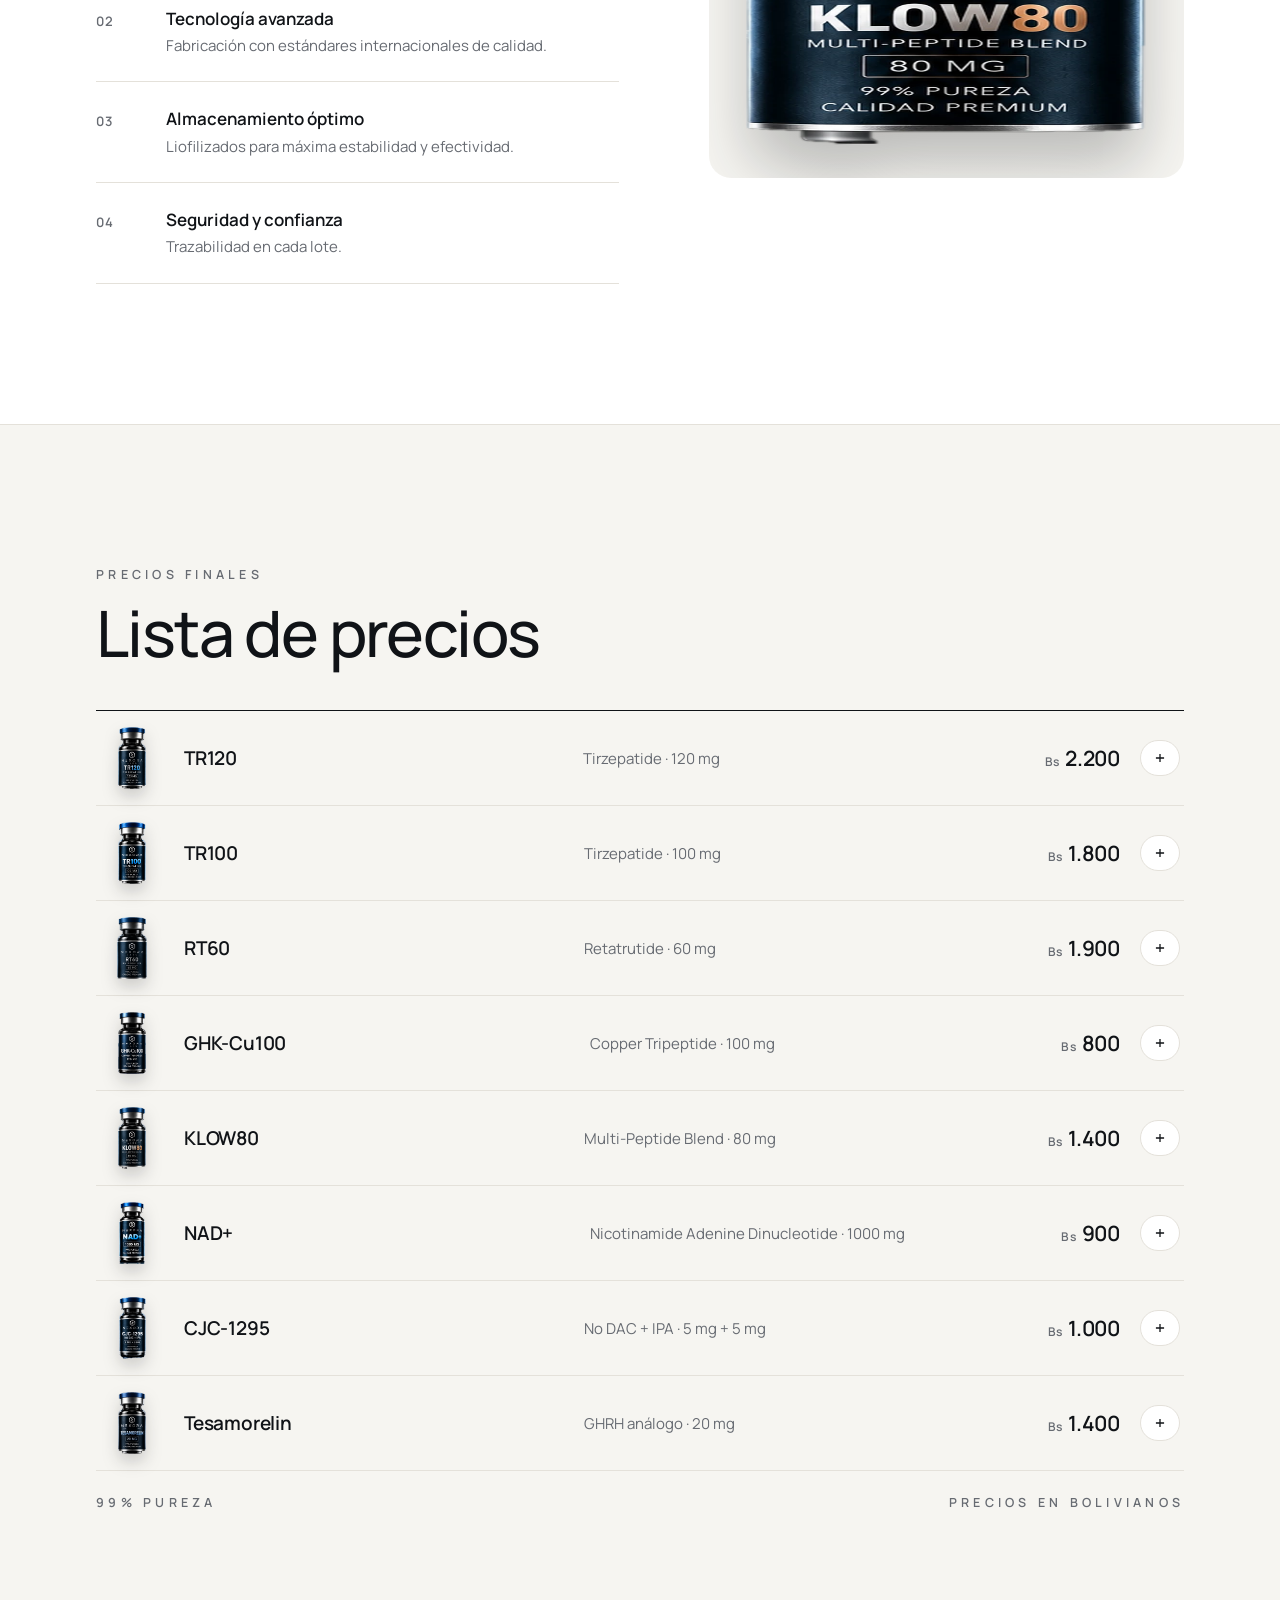
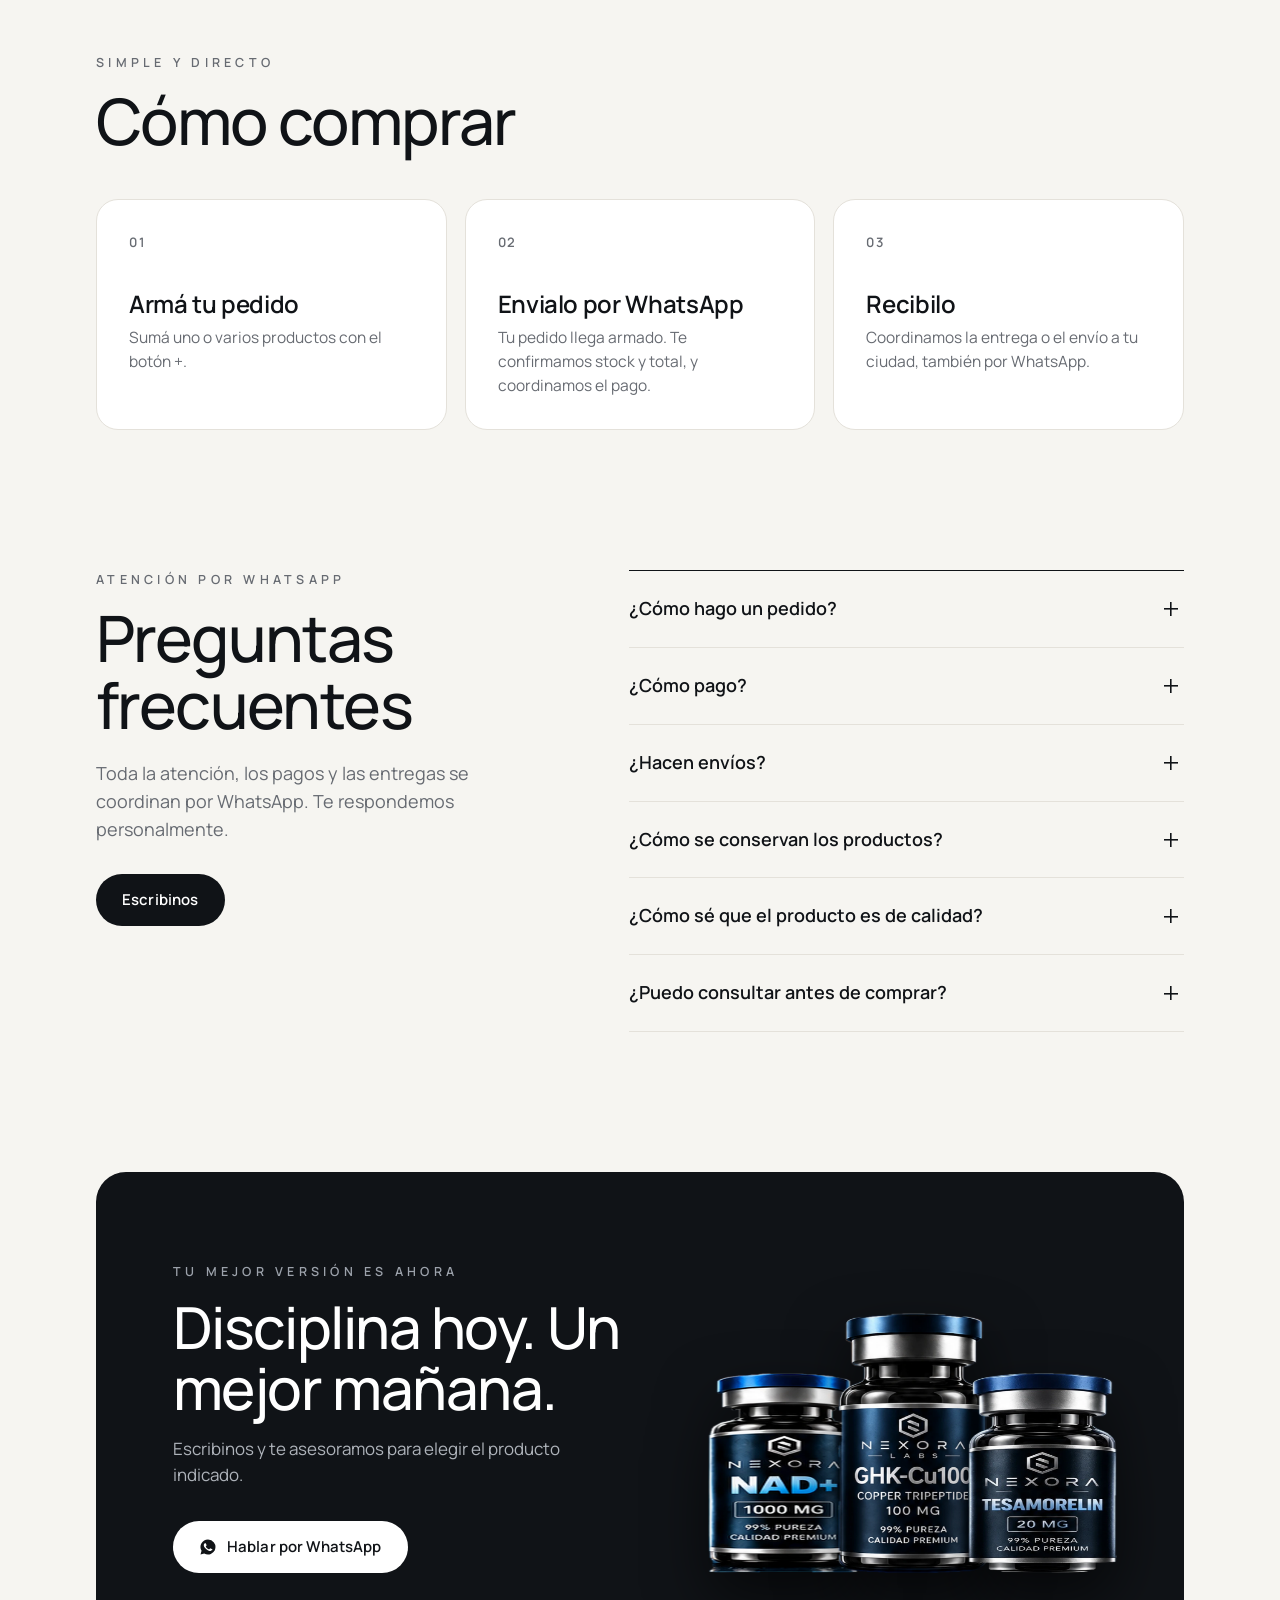
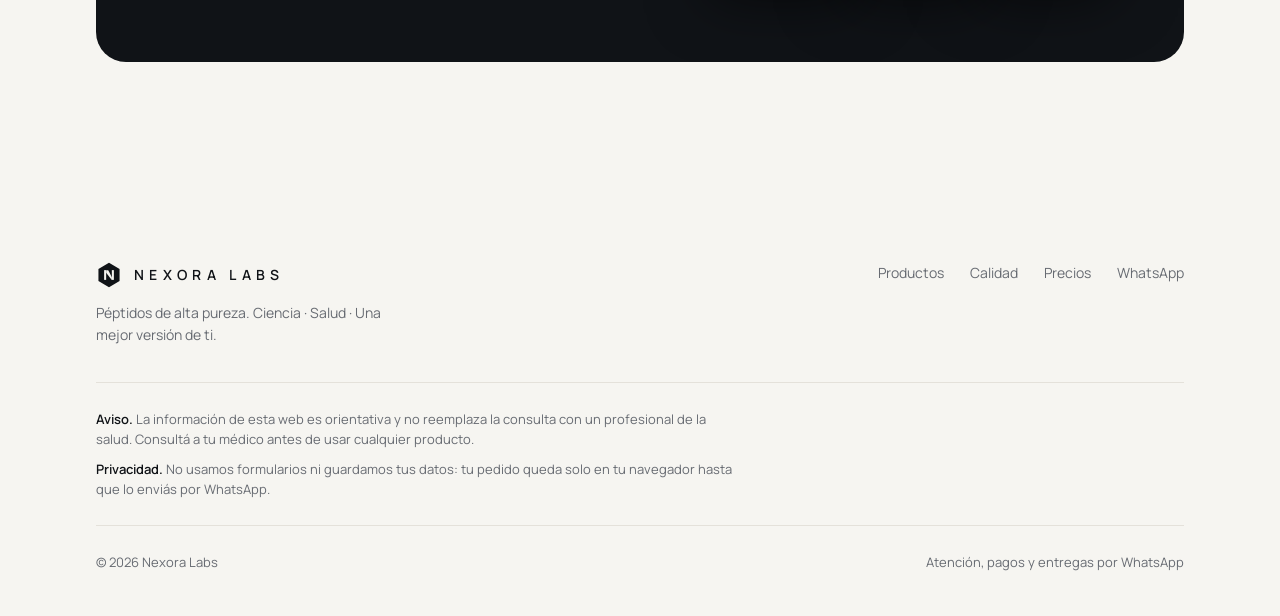
==== commit d8914410: "Logo nuevo, preguntas frecuentes y mejoras técnicas - Logo: hexágono sólido con N, favicon e ícono p" ====
--- a/index.html
+++ b/index.html
@@ -4,9 +4,10 @@
 <meta charset="utf-8">
 <meta name="viewport" content="width=device-width, initial-scale=1">
 <title>Nexora Labs — Péptidos de alta pureza</title>
-<meta name="description" content="Nexora Labs. Péptidos liofilizados de alta pureza. Ciencia real, resultados reales.">
+<meta name="description" content="Nexora Labs. Péptidos liofilizados de alta pureza. Armá tu pedido y envialo por WhatsApp. Ciencia real, resultados reales.">
 <meta name="theme-color" content="#F6F5F1">
-<link rel="icon" href="data:image/svg+xml,%3Csvg xmlns='http://www.w3.org/2000/svg' viewBox='0 0 64 64'%3E%3Cpath d='M32 4 56 18v28L32 60 8 46V18z' fill='%23101317'/%3E%3Cpath d='M23 42V22l18 20V22' stroke='%23F6F5F1' stroke-width='4' fill='none' stroke-linejoin='round'/%3E%3C/svg%3E">
+<link rel="icon" href="favicon.svg" type="image/svg+xml">
+<link rel="apple-touch-icon" href="apple-touch-icon.png">
 <link rel="preconnect" href="https://fonts.googleapis.com">
 <link rel="preconnect" href="https://fonts.gstatic.com" crossorigin>
 <link href="https://fonts.googleapis.com/css2?family=Manrope:wght@300;400;500;600;700&display=swap" rel="stylesheet">
@@ -17,14 +18,14 @@
 <header id="top">
   <div class="wrap nav">
     <a href="#top" class="brand" aria-label="Nexora Labs">
-      <svg viewBox="0 0 64 64" aria-hidden="true"><path d="M32 4 56 18v28L32 60 8 46V18z" fill="none" stroke="currentColor" stroke-width="3"/><path d="M24 42V22l16 20V22" stroke="currentColor" stroke-width="3.2" fill="none" stroke-linejoin="round"/></svg>
+      <svg class="mark" viewBox="0 0 64 64" aria-hidden="true"><path d="M32 2 58 17v30L32 62 6 47V17Z"/><g class="n"><rect x="20" y="20" width="5" height="24"/><rect x="39" y="20" width="5" height="24"/><path d="M25 20h5.2l8.8 17.5V44h-.2L25 26.5Z"/></g></svg>
       NEXORA
     </a>
     <nav class="links" aria-label="Principal">
-      <a href="#productos">Productos</a><a href="#calidad">Calidad</a><a href="#precios">Precios</a><a href="#comprar">Cómo comprar</a>
+      <a href="#productos">Productos</a><a href="#calidad">Calidad</a><a href="#precios">Precios</a><a href="#comprar">Cómo comprar</a><a href="#ayuda">Ayuda</a>
     </nav>
     <div class="nav-r">
-    <a class="btn btn-dark wa" href="#" data-msg="Hola Nexora, quiero hacer una consulta.">Consultar</a>
+    <a class="btn btn-dark wa" href="#" target="_blank" rel="noopener" data-msg="Hola Nexora, quiero hacer una consulta.">Consultar</a>
     <button class="bag-btn" id="bagBtn" aria-label="Ver mi pedido">
       <svg viewBox="0 0 24 24" fill="none" stroke="currentColor" stroke-width="1.8"><path d="M6 7h12l-1 13H7L6 7Z"/><path d="M9 7a3 3 0 0 1 6 0"/></svg>
       <span class="count" id="bagCount">0</span>
@@ -36,8 +37,8 @@
   </div>
 </header>
 <div class="sheet" id="sheet">
-  <a href="#productos">Productos</a><a href="#calidad">Calidad</a><a href="#precios">Precios</a><a href="#comprar">Cómo comprar</a>
-  <a class="btn btn-dark wa" href="#" data-msg="Hola Nexora, quiero hacer una consulta.">Consultar por WhatsApp</a>
+  <a href="#productos">Productos</a><a href="#calidad">Calidad</a><a href="#precios">Precios</a><a href="#comprar">Cómo comprar</a><a href="#ayuda">Ayuda</a>
+  <a class="btn btn-dark wa" href="#" target="_blank" rel="noopener" data-msg="Hola Nexora, quiero hacer una consulta.">Consultar por WhatsApp</a>
 </div>
 
 <main>
@@ -89,7 +90,7 @@
       </div>
       <div class="q-visual rv">
         <div class="badge"><b>99%</b><span>PUREZA</span></div>
-        <img src="assets/productos/klow80.webp" alt="Frasco KLOW80 de Nexora Labs" loading="lazy">
+        <img src="assets/productos/klow80.webp" width="400" height="900" alt="Frasco KLOW80 de Nexora Labs" loading="lazy">
       </div>
     </div>
   </section>
@@ -106,9 +107,28 @@
     <div class="wrap">
       <div class="head rv"><div><div class="eyebrow">Simple y directo</div><h2>Cómo comprar</h2></div></div>
       <div class="steps">
-        <div class="step rv"><div class="n">01</div><h3>Elegí tu producto</h3><p>Explorá el catálogo y mirá el detalle de cada péptido.</p></div>
-        <div class="step rv"><div class="n">02</div><h3>Escribinos</h3><p>Consultá por WhatsApp: te confirmamos stock, precio y entrega.</p></div>
-        <div class="step rv"><div class="n">03</div><h3>Recibilo</h3><p>Coordinamos el envío o la entrega de tu pedido.</p></div>
+        <div class="step rv"><div class="n">01</div><h3>Armá tu pedido</h3><p>Sumá uno o varios productos con el botón +.</p></div>
+        <div class="step rv"><div class="n">02</div><h3>Envialo por WhatsApp</h3><p>Tu pedido llega armado. Te confirmamos stock y total, y coordinamos el pago.</p></div>
+        <div class="step rv"><div class="n">03</div><h3>Recibilo</h3><p>Coordinamos la entrega o el envío a tu ciudad, también por WhatsApp.</p></div>
+      </div>
+    </div>
+  </section>
+
+  <section id="ayuda" style="padding-top:0">
+    <div class="wrap faq-grid">
+      <div class="rv">
+        <div class="eyebrow">Atención por WhatsApp</div>
+        <h2>Preguntas frecuentes</h2>
+        <p class="lead">Toda la atención, los pagos y las entregas se coordinan por WhatsApp. Te respondemos personalmente.</p>
+        <a class="btn btn-dark wa" href="#" target="_blank" rel="noopener" data-msg="Hola Nexora, tengo una consulta.">Escribinos</a>
+      </div>
+      <div class="faq rv">
+        <details><summary>¿Cómo hago un pedido?</summary><p>Agregá los productos con el botón <b>+</b>, tocá <b>Ver pedido</b> y envialo por WhatsApp. El mensaje llega con tus productos, cantidades y total; nosotros te confirmamos stock y te guiamos en el resto.</p></details>
+        <details><summary>¿Cómo pago?</summary><p>El pago se coordina por WhatsApp una vez confirmado tu pedido. Ahí te enviamos los datos y las opciones de pago disponibles.</p></details>
+        <details><summary>¿Hacen envíos?</summary><p>Coordinamos la entrega o el envío según tu ciudad. Antes de pagar te confirmamos el costo y el tiempo de entrega.</p></details>
+        <details><summary>¿Cómo se conservan los productos?</summary><p>Son péptidos liofilizados. Con tu pedido te pasamos las indicaciones de conservación; en general se guardan refrigerados (2–8 °C), sin congelar y protegidos de la luz.</p></details>
+        <details><summary>¿Cómo sé que el producto es de calidad?</summary><p>Trabajamos con péptidos de 99% de pureza y trazabilidad en cada lote. Si tenés cualquier duda sobre un producto, escribinos y te respondemos.</p></details>
+        <details><summary>¿Puedo consultar antes de comprar?</summary><p>Sí. Escribinos por WhatsApp, sin compromiso, y te ayudamos a elegir el producto indicado.</p></details>
       </div>
     </div>
   </section>
@@ -120,14 +140,14 @@
           <div class="eyebrow">Tu mejor versión es ahora</div>
           <h2>Disciplina hoy. Un mejor mañana.</h2>
           <p>Escribinos y te asesoramos para elegir el producto indicado.</p>
-          <a class="btn wa" href="#" data-msg="Hola Nexora, quiero asesoramiento para elegir un producto.">
+          <a class="btn wa" href="#" target="_blank" rel="noopener" data-msg="Hola Nexora, quiero asesoramiento para elegir un producto.">
             <svg viewBox="0 0 24 24" fill="currentColor"><path d="M12 2a10 10 0 0 0-8.6 15.1L2 22l5-1.3A10 10 0 1 0 12 2Zm5.3 14.1c-.2.6-1.3 1.2-1.8 1.2-.5.1-1 .2-3.3-.7-2.8-1.1-4.6-4-4.7-4.2-.1-.2-1.1-1.5-1.1-2.9s.7-2 1-2.3c.2-.3.5-.3.7-.3h.5c.2 0 .4 0 .6.5l.8 2c.1.2.1.4 0 .5l-.4.6-.4.4c-.1.2-.3.3-.1.6.2.3.8 1.3 1.7 2.1 1.2 1 2.1 1.3 2.4 1.5.3.1.5.1.6-.1l.9-1c.2-.3.4-.2.6-.1l1.9.9c.3.1.5.2.5.3.1.2.1.8-.2 1.4Z"/></svg>
             Hablar por WhatsApp</a>
         </div>
         <div class="v" aria-hidden="true">
-          <img src="assets/productos/nad.webp" alt="" loading="lazy" style="height:200px">
-          <img src="assets/productos/ghk100.webp" alt="" loading="lazy">
-          <img src="assets/productos/tesa.webp" alt="" loading="lazy" style="height:200px">
+          <img src="assets/productos/nad.webp" width="400" height="900" alt="" loading="lazy" style="height:200px">
+          <img src="assets/productos/ghk100.webp" width="400" height="900" alt="" loading="lazy">
+          <img src="assets/productos/tesa.webp" width="400" height="900" alt="" loading="lazy" style="height:200px">
         </div>
       </div>
     </div>
@@ -138,12 +158,16 @@
   <div class="wrap">
     <div class="top">
       <div>
-        <div class="brand"><svg viewBox="0 0 64 64" aria-hidden="true"><path d="M32 4 56 18v28L32 60 8 46V18z" fill="none" stroke="currentColor" stroke-width="3"/><path d="M24 42V22l16 20V22" stroke="currentColor" stroke-width="3.2" fill="none" stroke-linejoin="round"/></svg>NEXORA LABS</div>
+        <div class="brand"><svg class="mark" viewBox="0 0 64 64" aria-hidden="true"><path d="M32 2 58 17v30L32 62 6 47V17Z"/><g class="n"><rect x="20" y="20" width="5" height="24"/><rect x="39" y="20" width="5" height="24"/><path d="M25 20h5.2l8.8 17.5V44h-.2L25 26.5Z"/></g></svg>NEXORA LABS</div>
         <p style="margin-top:14px;max-width:34ch">Péptidos de alta pureza. Ciencia · Salud · Una mejor versión de ti.</p>
       </div>
-      <nav aria-label="Pie"><a href="#productos">Productos</a><a href="#calidad">Calidad</a><a href="#precios">Precios</a><a href="#" class="wa" data-msg="Hola Nexora, quiero hacer una consulta.">WhatsApp</a></nav>
-    </div>
-    <div class="bottom"><span>© <span id="y"></span> Nexora Labs</span><span>Ciencia real. Resultados reales.</span></div>
+      <nav aria-label="Pie"><a href="#productos">Productos</a><a href="#calidad">Calidad</a><a href="#precios">Precios</a><a href="#" class="wa" target="_blank" rel="noopener" data-msg="Hola Nexora, quiero hacer una consulta.">WhatsApp</a></nav>
+    </div>
+    <div class="legal">
+      <p><b>Aviso.</b> La información de esta web es orientativa y no reemplaza la consulta con un profesional de la salud. Consultá a tu médico antes de usar cualquier producto.</p>
+      <p><b>Privacidad.</b> No usamos formularios ni guardamos tus datos: tu pedido queda solo en tu navegador hasta que lo enviás por WhatsApp.</p>
+    </div>
+    <div class="bottom"><span>© <span id="y"></span> Nexora Labs</span><span>Atención, pagos y entregas por WhatsApp</span></div>
   </div>
 </footer>
 
@@ -181,9 +205,14 @@
     <a class="btn btn-dark" id="bagSend" target="_blank" rel="noopener">
       <svg viewBox="0 0 24 24" fill="currentColor"><path d="M12 2a10 10 0 0 0-8.6 15.1L2 22l5-1.3A10 10 0 1 0 12 2Zm5.3 14.1c-.2.6-1.3 1.2-1.8 1.2-.5.1-1 .2-3.3-.7-2.8-1.1-4.6-4-4.7-4.2-.1-.2-1.1-1.5-1.1-2.9s.7-2 1-2.3c.2-.3.5-.3.7-.3h.5c.2 0 .4 0 .6.5l.8 2c.1.2.1.4 0 .5l-.4.6-.4.4c-.1.2-.3.3-.1.6.2.3.8 1.3 1.7 2.1 1.2 1 2.1 1.3 2.4 1.5.3.1.5.1.6-.1l.9-1c.2-.3.4-.2.6-.1l1.9.9c.3.1.5.2.5.3.1.2.1.8-.2 1.4Z"/></svg>
       Enviar pedido por WhatsApp</a>
+    <p class="sent" id="bagSent">¿Ya enviaste el mensaje? Podés vaciar el pedido.</p>
     <button class="clear" id="bagClear">Vaciar pedido</button>
   </div>
 </dialog>
+
+<a class="fab wa" id="fab" href="#" target="_blank" rel="noopener" data-msg="Hola Nexora, tengo una consulta." aria-label="Escribinos por WhatsApp">
+  <svg viewBox="0 0 24 24" fill="currentColor"><path d="M12 2a10 10 0 0 0-8.6 15.1L2 22l5-1.3A10 10 0 1 0 12 2Zm5.3 14.1c-.2.6-1.3 1.2-1.8 1.2-.5.1-1 .2-3.3-.7-2.8-1.1-4.6-4-4.7-4.2-.1-.2-1.1-1.5-1.1-2.9s.7-2 1-2.3c.2-.3.5-.3.7-.3h.5c.2 0 .4 0 .6.5l.8 2c.1.2.1.4 0 .5l-.4.6-.4.4c-.1.2-.3.3-.1.6.2.3.8 1.3 1.7 2.1 1.2 1 2.1 1.3 2.4 1.5.3.1.5.1.6-.1l.9-1c.2-.3.4-.2.6-.1l1.9.9c.3.1.5.2.5.3.1.2.1.8-.2 1.4Z"/></svg>
+</a>
 
 <div class="bar" id="bar" role="region" aria-label="Resumen del pedido">
   <span class="s" id="barText"></span>
--- a/css/styles.css
+++ b/css/styles.css
@@ -1,6 +1,6 @@
 /* Nexora Labs — estilos. Colores y medidas base en :root */
 :root{
-  --bg:#F6F5F1; --surface:#FFFFFF; --ink:#101317; --mute:#72767D; --line:#E4E1DA;
+  --bg:#F6F5F1; --surface:#FFFFFF; --ink:#101317; --mute:#676B72; --line:#E4E1DA;
   --arch:#ECEAE4; --accent:#1F3A6E; --accent-soft:#E7ECF5;
   --radius:22px; --max:1200px; --pad:clamp(20px,5vw,56px);
   --ease:cubic-bezier(.2,.7,.2,1);
@@ -31,6 +31,8 @@
 .nav{height:72px;display:flex;align-items:center;justify-content:space-between;gap:24px}
 .brand{display:flex;align-items:center;gap:12px;font-weight:600;letter-spacing:.38em;font-size:14px}
 .brand svg{width:26px;height:26px}
+.mark path,.mark rect{fill:currentColor}
+.mark .n path,.mark .n rect{fill:var(--bg)}
 .links{display:flex;gap:34px;font-size:14.5px;color:var(--mute);font-weight:500}
 .links a:hover{color:var(--ink)}
 .nav .btn{height:42px;padding:0 20px;font-size:14px}
@@ -212,8 +214,6 @@
 .add .t{display:none}
 .add.in .t{display:inline}
 .prow{cursor:default}
-.prow .open{display:contents;cursor:pointer}
-.prow .open > *{cursor:pointer}
 .prow{grid-template-columns:64px 1.2fr 1.4fr auto auto}
 @media (max-width:640px){ .prow{grid-template-columns:48px 1fr auto auto} }
 
@@ -264,3 +264,42 @@
   *{animation:none!important;transition:none!important;scroll-behavior:auto!important}
   .rv,.lineup img{opacity:1;transform:none}
 }
+
+/* PREGUNTAS FRECUENTES */
+.faq-grid{display:grid;grid-template-columns:1fr 1.25fr;gap:clamp(40px,7vw,100px);align-items:start}
+@media (max-width:900px){ .faq-grid{grid-template-columns:1fr} }
+.faq-grid h2{font-size:clamp(36px,5vw,64px);margin-top:16px}
+.faq-grid .lead{color:var(--mute);font-size:18px;margin:22px 0 30px;max-width:40ch}
+.faq{border-top:1px solid var(--ink)}
+.faq details{border-bottom:1px solid var(--line)}
+.faq summary{list-style:none;cursor:pointer;padding:24px 44px 24px 0;font-weight:600;font-size:18px;position:relative}
+.faq summary::-webkit-details-marker{display:none}
+.faq summary::after{content:"";position:absolute;right:6px;top:50%;width:14px;height:14px;margin-top:-7px;
+  background:linear-gradient(currentColor,currentColor) center/14px 1.6px no-repeat,linear-gradient(currentColor,currentColor) center/1.6px 14px no-repeat;
+  transition:transform .35s var(--ease)}
+.faq details[open] summary::after{transform:rotate(45deg)}
+.faq details p{color:var(--mute);padding:0 40px 24px 0;font-size:16px}
+.faq details p b{color:var(--ink);font-weight:600}
+
+/* PIE: AVISO LEGAL */
+.legal{padding-top:26px;display:grid;gap:10px;font-size:13px;max-width:80ch}
+.legal b{color:var(--ink);font-weight:600}
+footer .bottom{margin-top:26px;border-top:1px solid var(--line)}
+
+/* BOTÓN FLOTANTE DE WHATSAPP */
+.fab{position:fixed;right:18px;bottom:18px;z-index:44;width:56px;height:56px;border-radius:50%;background:var(--ink);color:#fff;
+  display:flex;align-items:center;justify-content:center;box-shadow:0 18px 36px -14px rgba(16,19,23,.6);
+  transition:transform .4s var(--ease),opacity .3s}
+.fab svg{width:26px;height:26px}
+.fab:hover{transform:translateY(-3px)}
+body.has-bar .fab{opacity:0;pointer-events:none;transform:translateY(20px)}
+
+/* LISTA DE PRECIOS: nombre como botón */
+.prow .pname{text-align:left;cursor:pointer}
+.prow .pname:hover b{text-decoration:underline;text-underline-offset:4px}
+.prow img,.prow .c{cursor:pointer}
+
+/* PEDIDO: después de enviar */
+.sent{display:none;text-align:center;font-size:13px;color:var(--mute);margin-top:14px}
+#bag.was-sent .sent{display:block}
+#bag.was-sent .clear{margin-top:6px;color:var(--ink);font-weight:600}
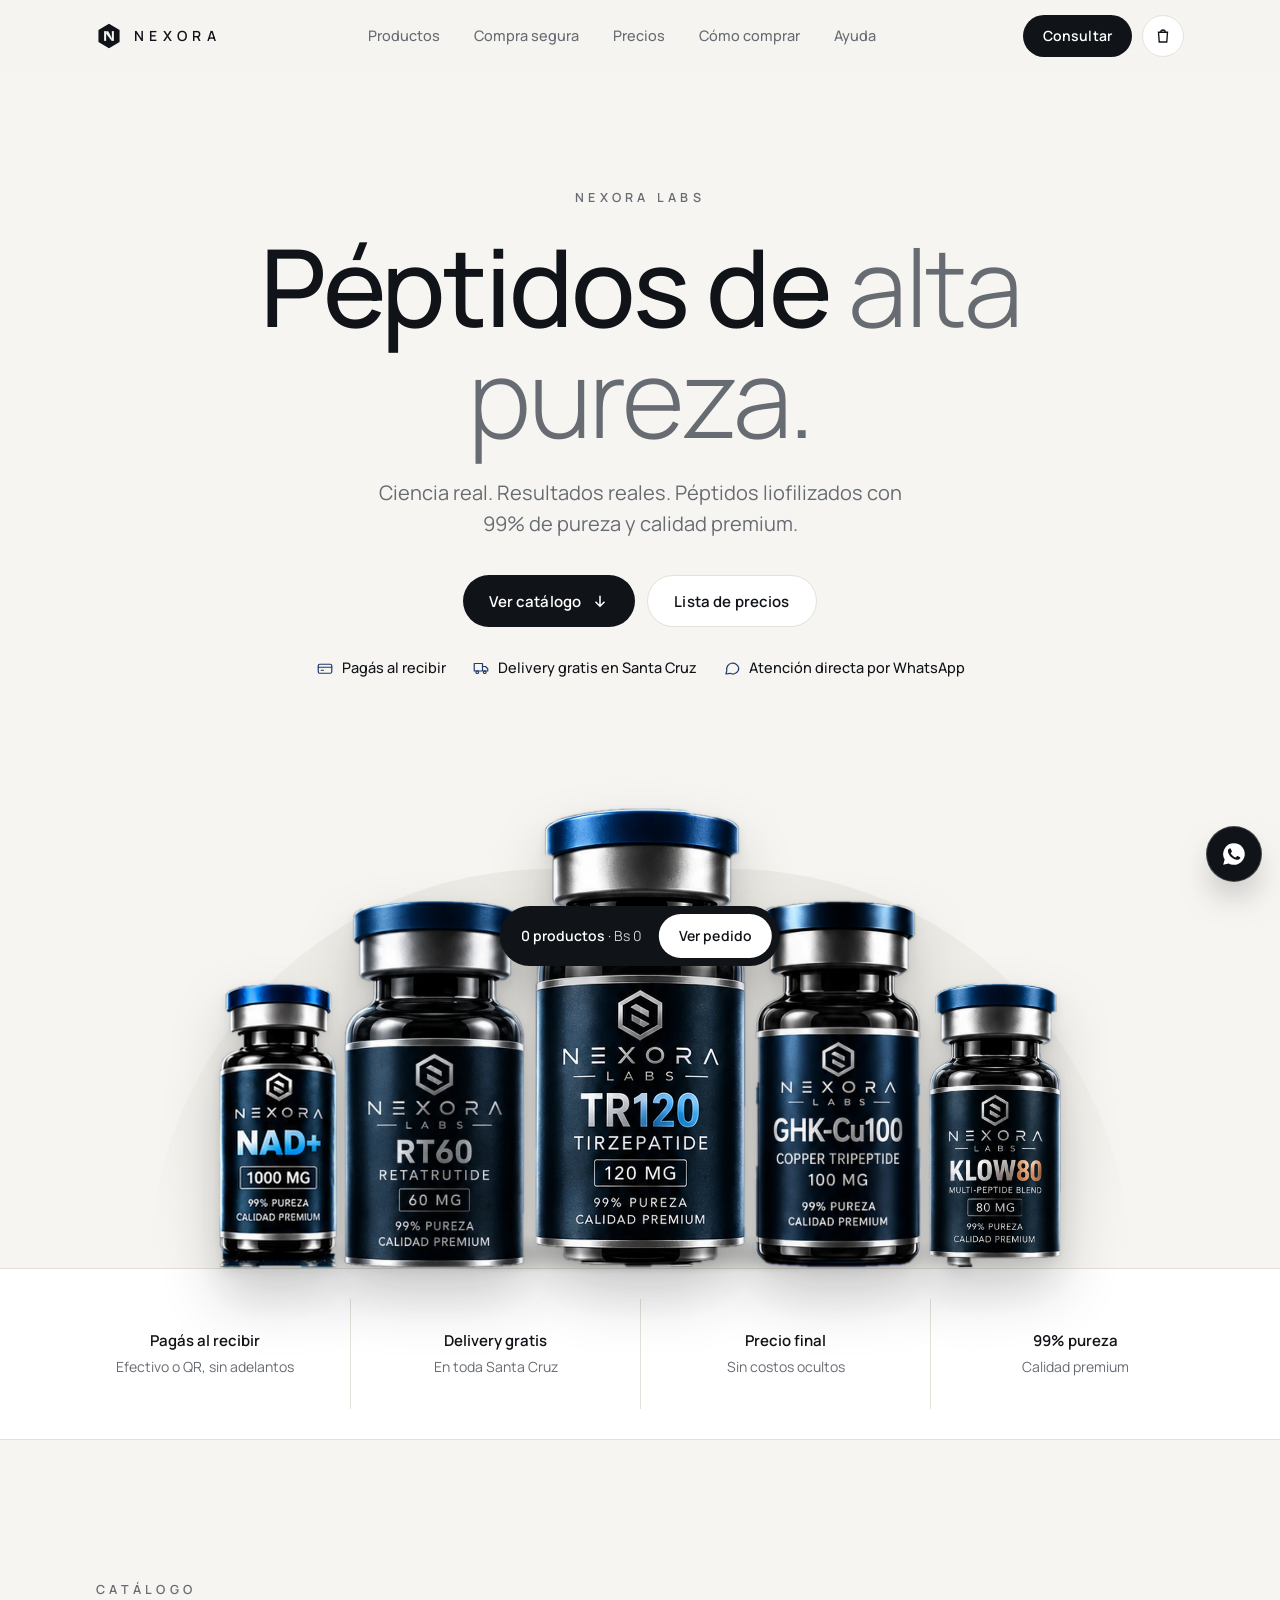
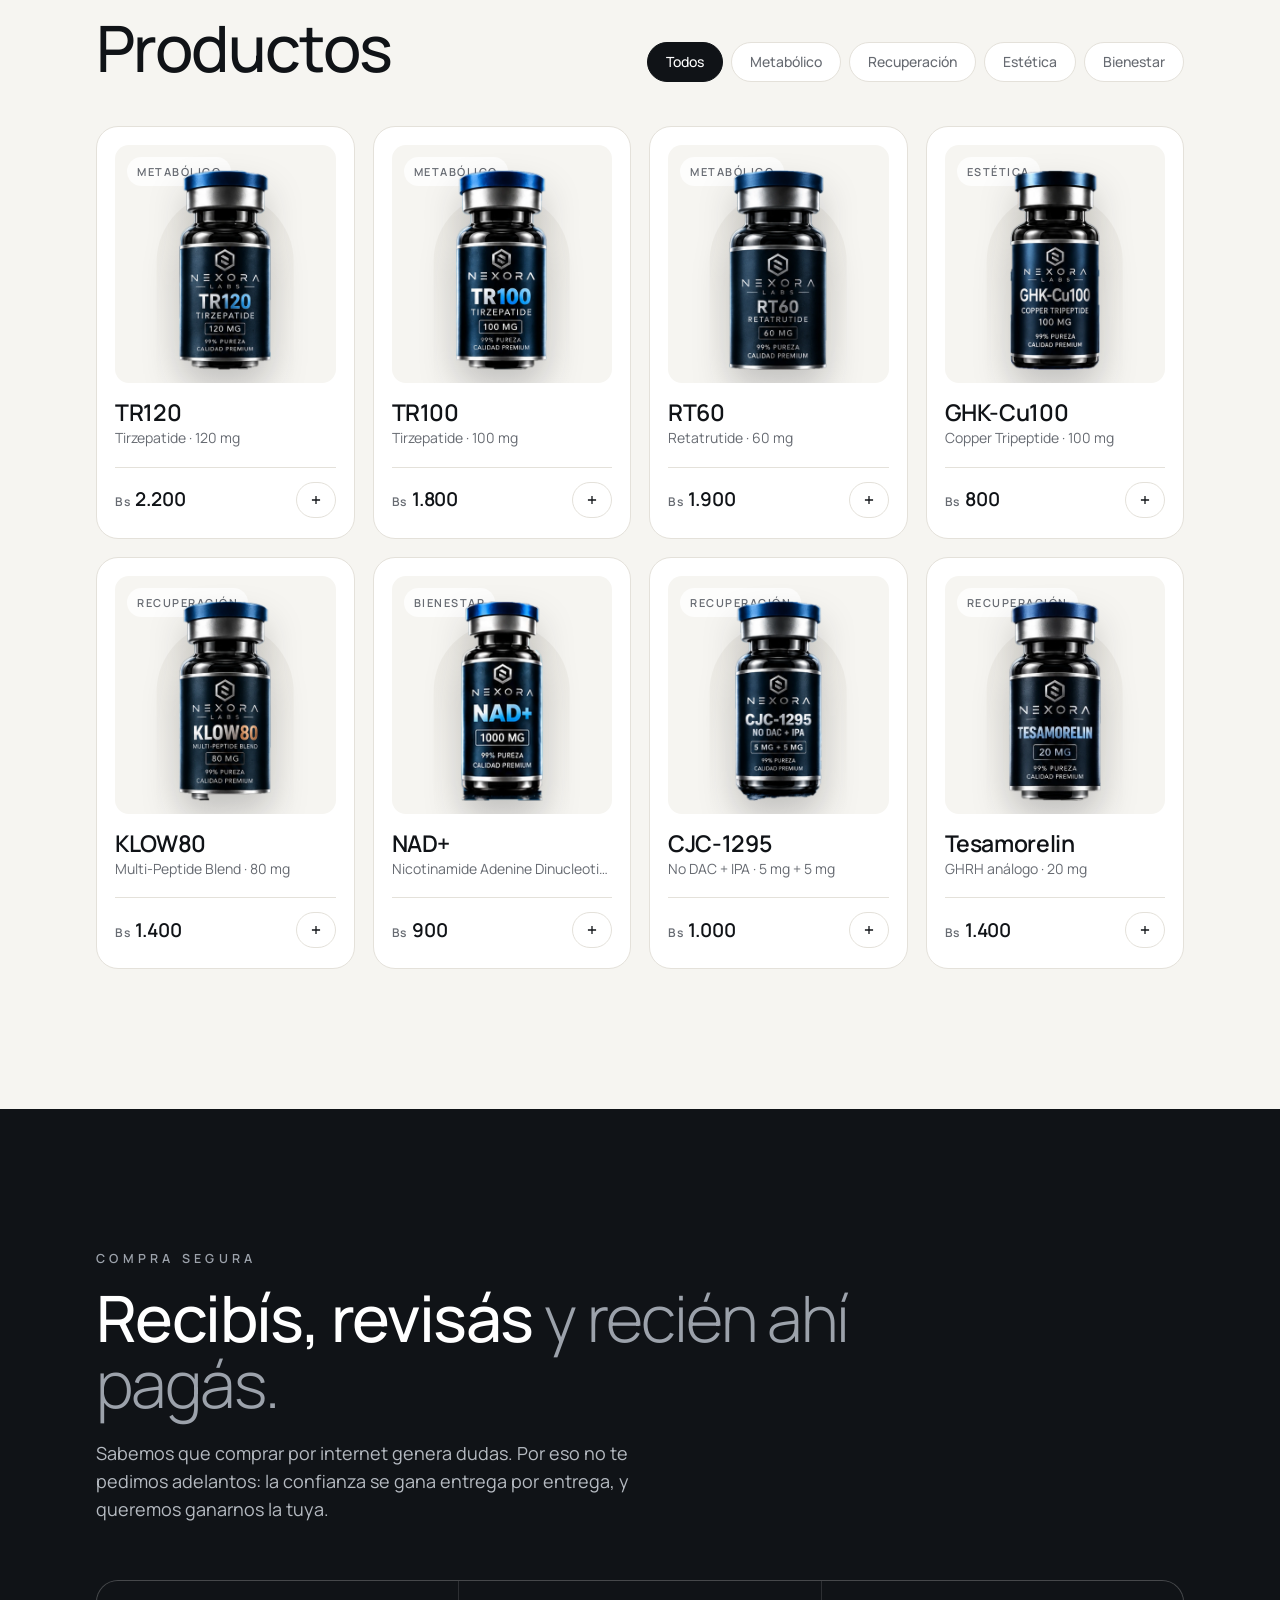
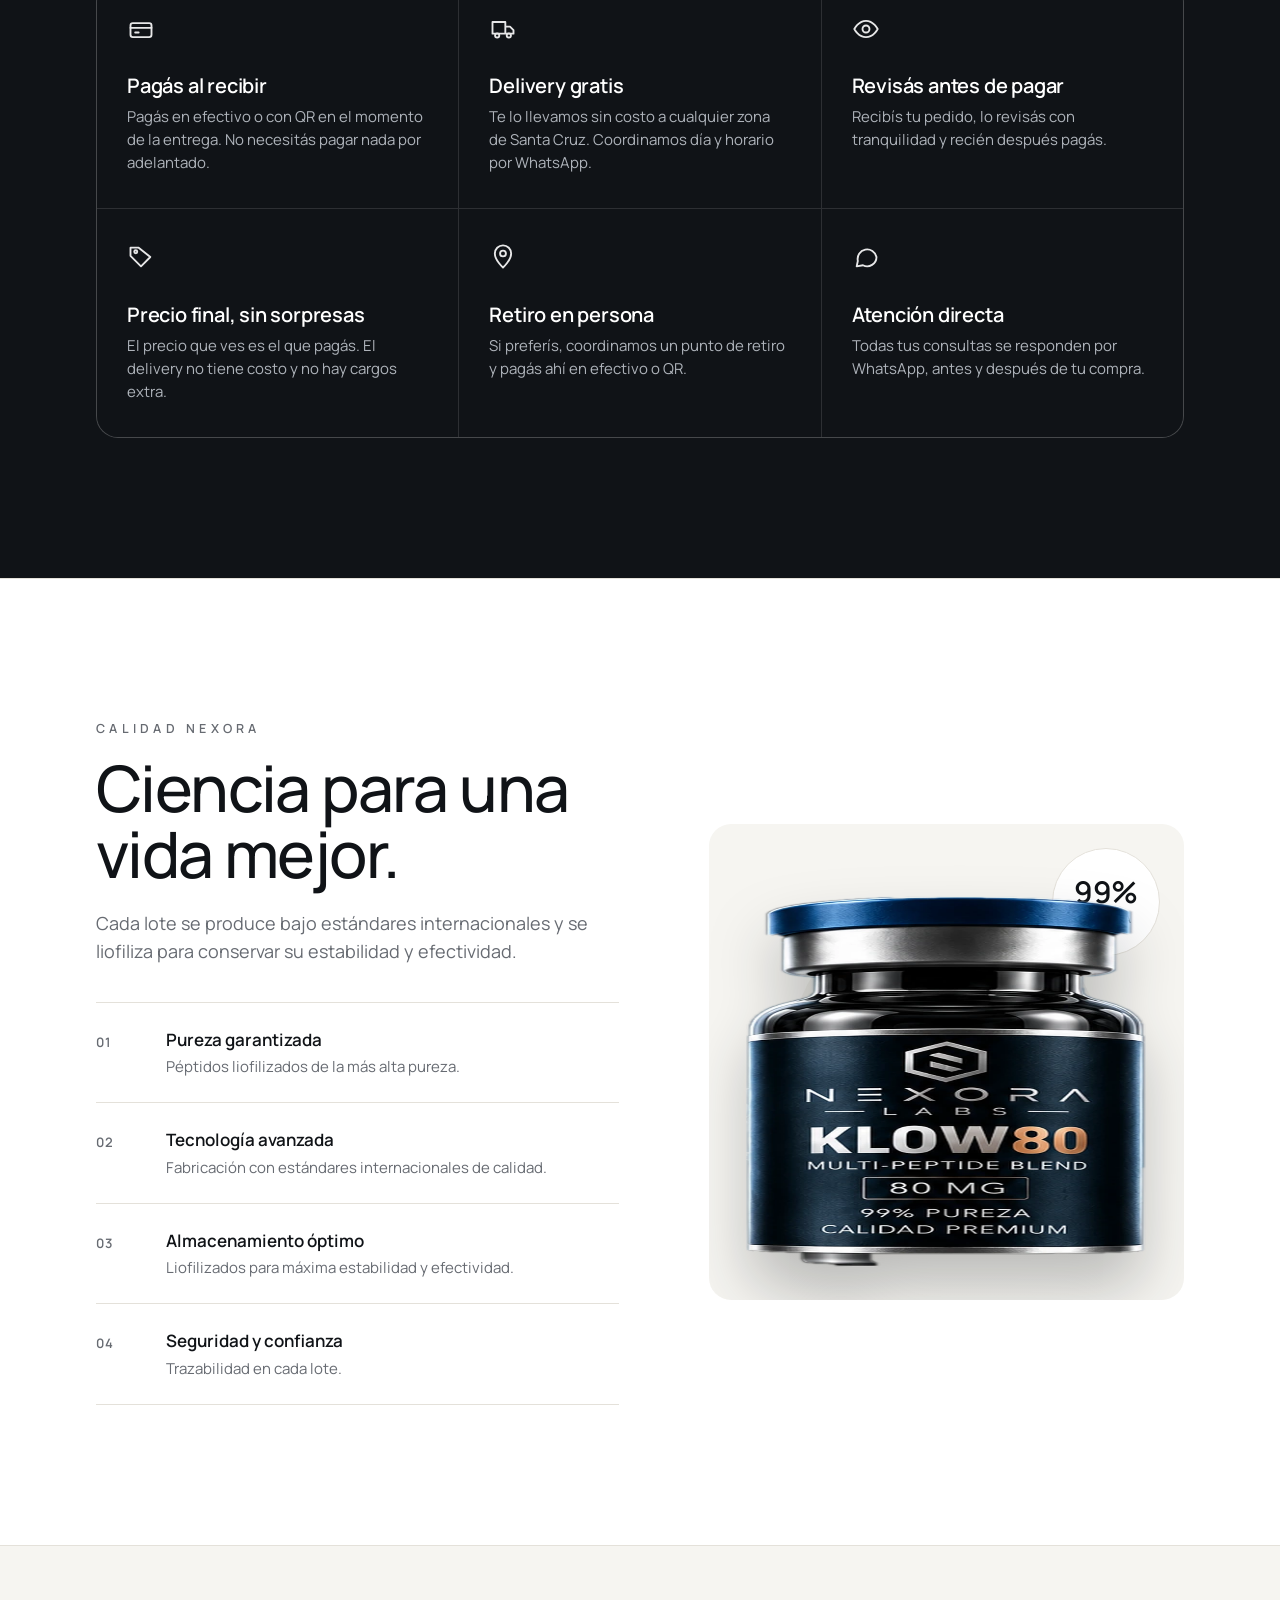
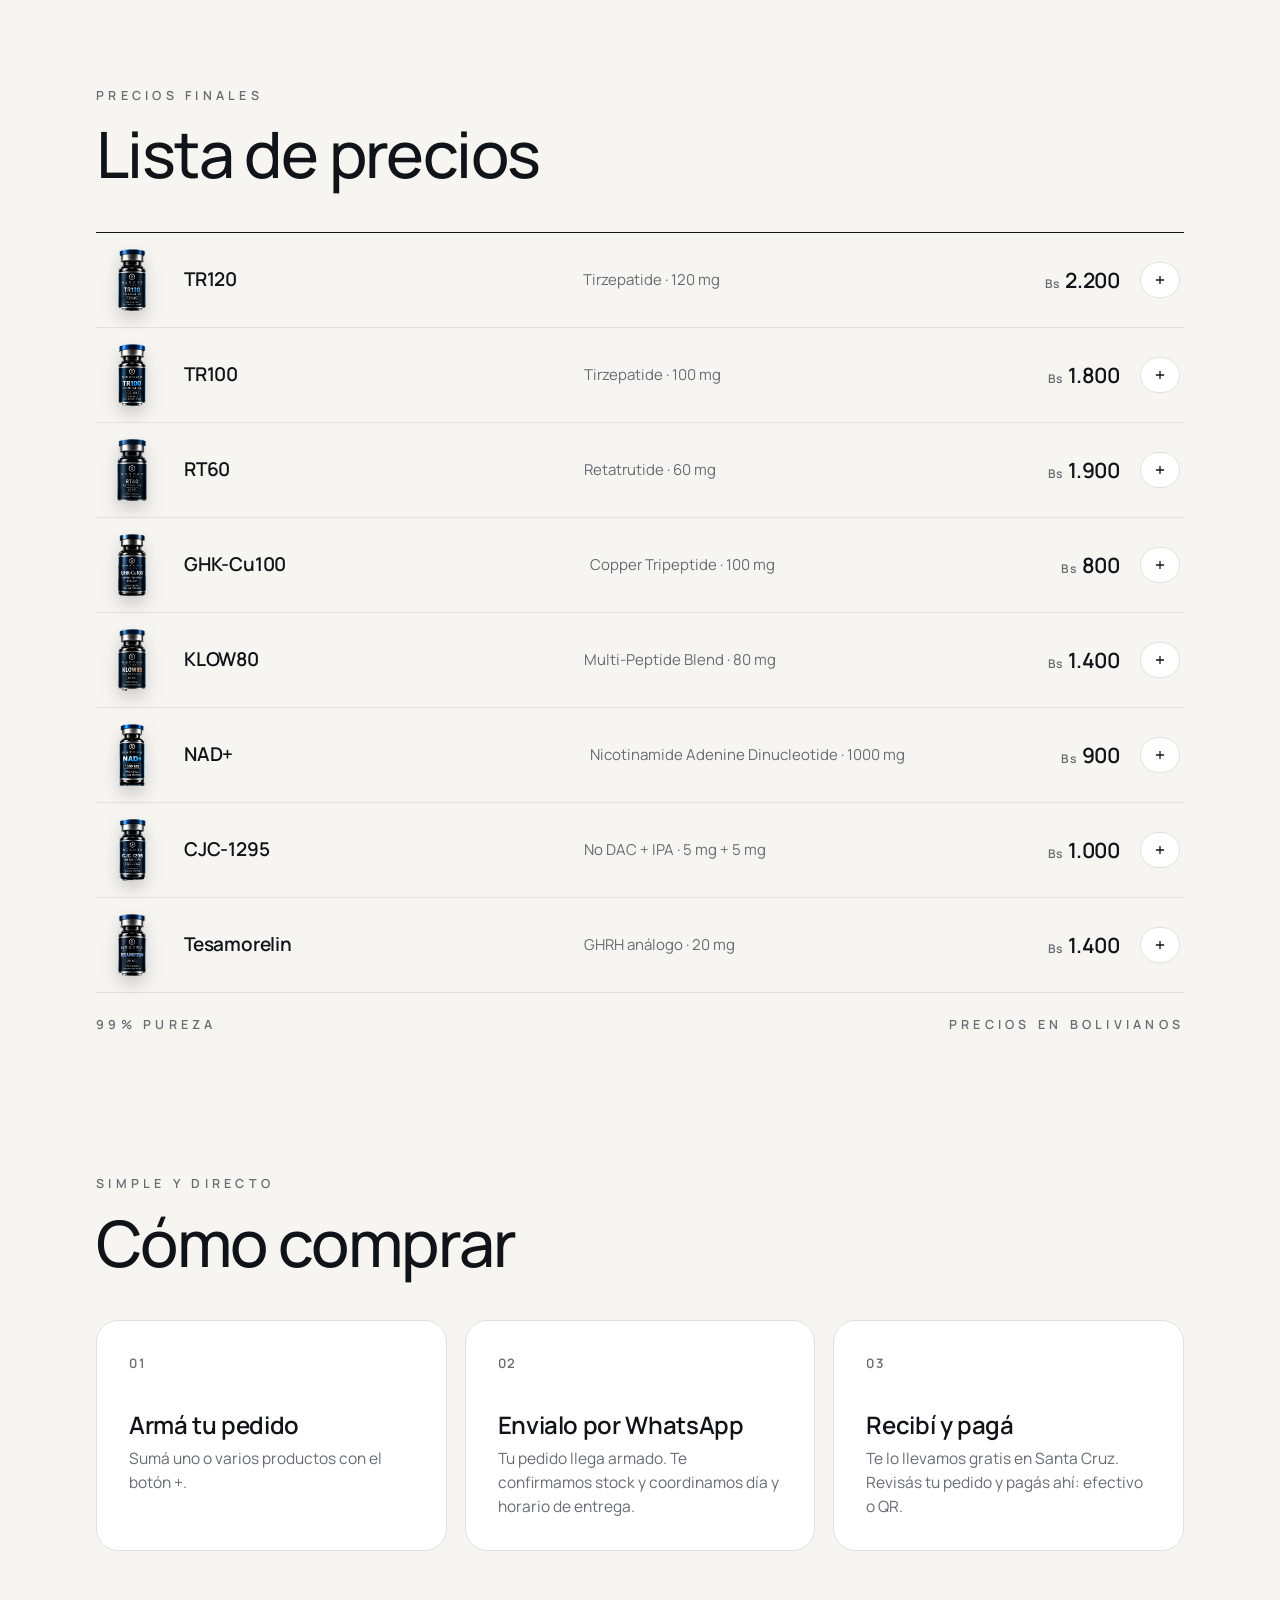
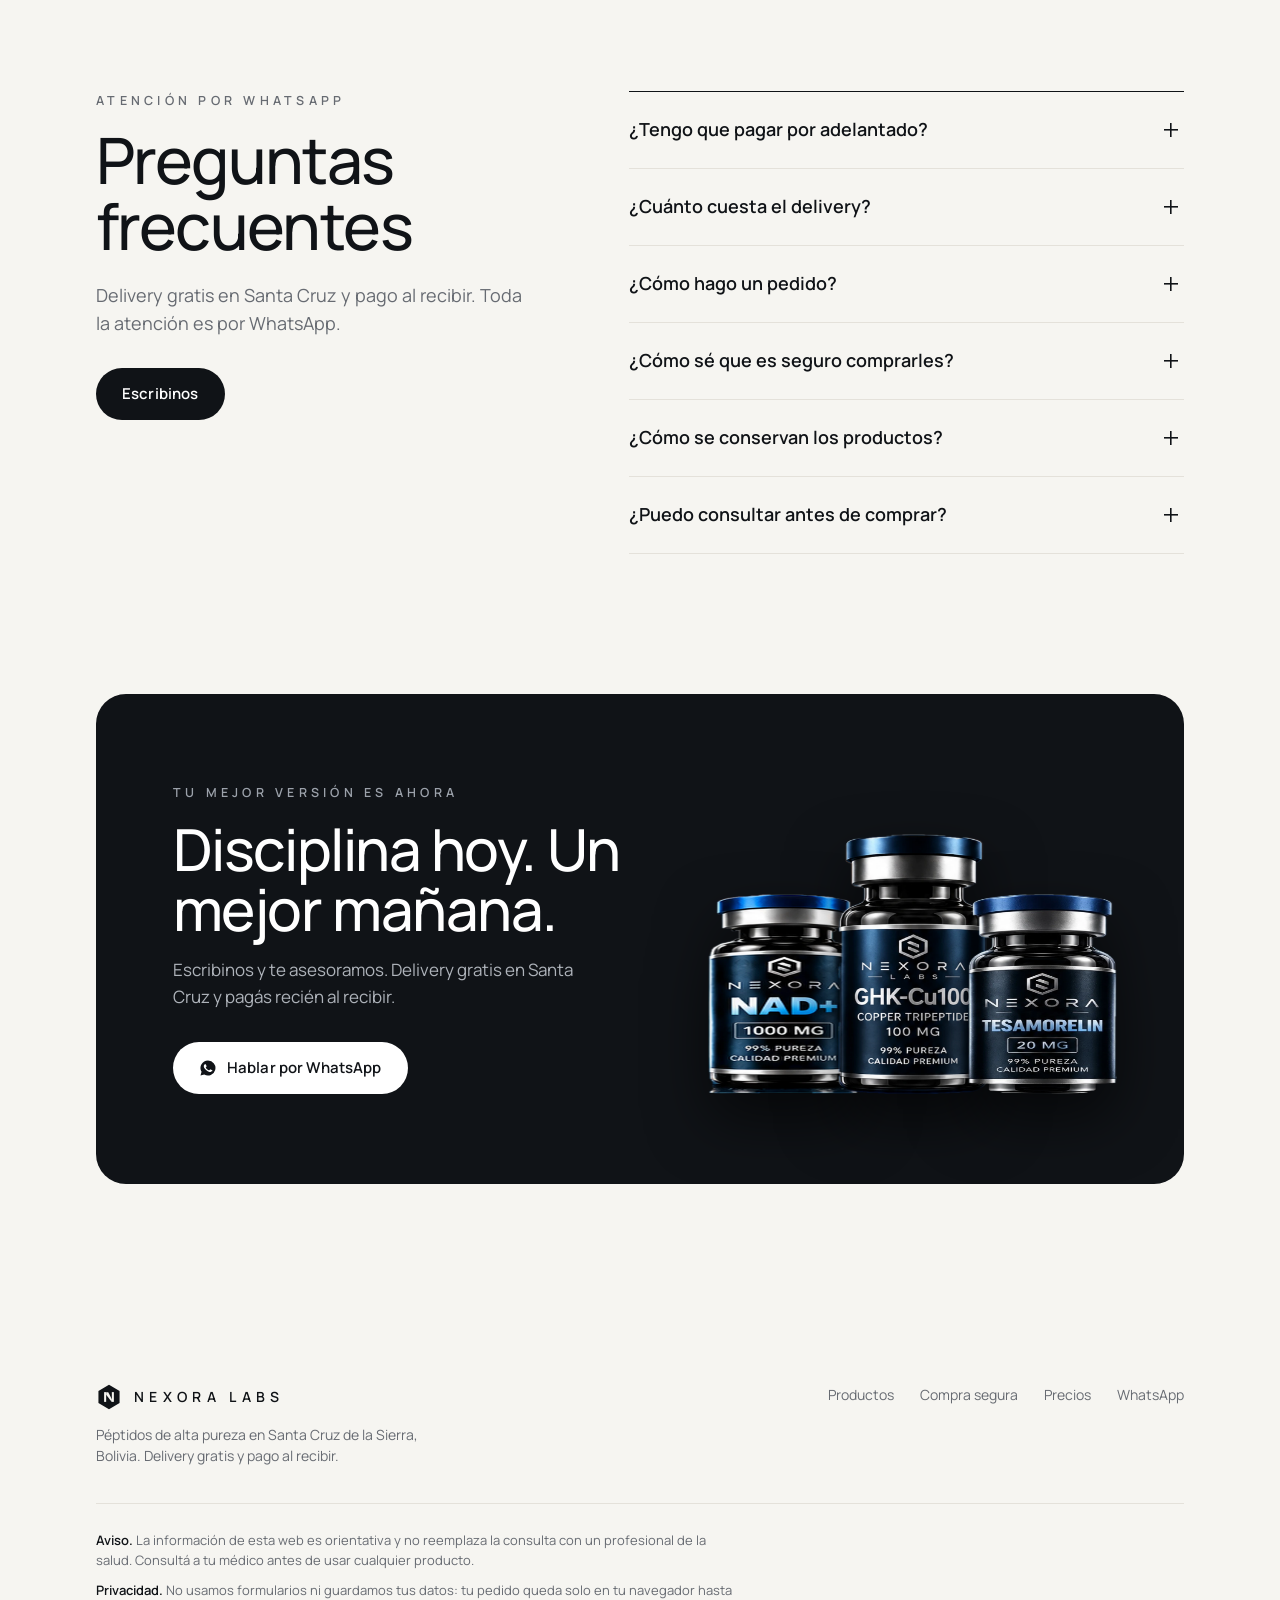
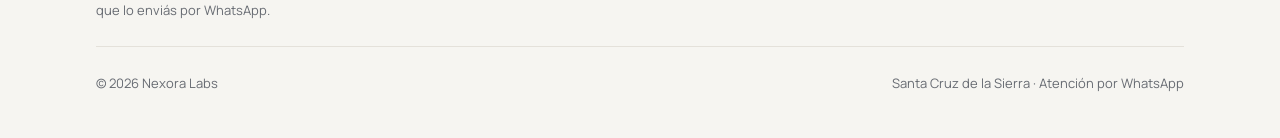
==== commit ed0ba9ca: "Compra segura: pago al recibir y delivery gratis en Santa Cruz - Sección 'Compra segura' con las gar" ====
--- a/index.html
+++ b/index.html
@@ -4,8 +4,21 @@
 <meta charset="utf-8">
 <meta name="viewport" content="width=device-width, initial-scale=1">
 <title>Nexora Labs — Péptidos de alta pureza</title>
-<meta name="description" content="Nexora Labs. Péptidos liofilizados de alta pureza. Armá tu pedido y envialo por WhatsApp. Ciencia real, resultados reales.">
+<meta name="description" content="Nexora Labs, Santa Cruz. Péptidos de alta pureza con delivery gratis en toda la ciudad. Pagás recién cuando recibís tu pedido.">
 <meta name="theme-color" content="#F6F5F1">
+<link rel="canonical" href="https://nexoratienda.netlify.app/">
+<!-- Vista previa al compartir (WhatsApp, Instagram, Facebook, X) -->
+<meta property="og:type" content="website">
+<meta property="og:site_name" content="Nexora Labs">
+<meta property="og:locale" content="es_BO">
+<meta property="og:url" content="https://nexoratienda.netlify.app/">
+<meta property="og:title" content="Nexora Labs — Péptidos de alta pureza">
+<meta property="og:description" content="Delivery gratis en Santa Cruz. Pagás al recibir: efectivo o QR. Pedí por WhatsApp.">
+<meta property="og:image" content="https://nexoratienda.netlify.app/og-image.jpg">
+<meta property="og:image:width" content="1200">
+<meta property="og:image:height" content="630">
+<meta property="og:image:alt" content="Nexora Labs — frascos de péptidos sobre fondo claro">
+<meta name="twitter:card" content="summary_large_image">
 <link rel="icon" href="favicon.svg" type="image/svg+xml">
 <link rel="apple-touch-icon" href="apple-touch-icon.png">
 <link rel="preconnect" href="https://fonts.googleapis.com">
@@ -22,7 +35,7 @@
       NEXORA
     </a>
     <nav class="links" aria-label="Principal">
-      <a href="#productos">Productos</a><a href="#calidad">Calidad</a><a href="#precios">Precios</a><a href="#comprar">Cómo comprar</a><a href="#ayuda">Ayuda</a>
+      <a href="#productos">Productos</a><a href="#compra-segura">Compra segura</a><a href="#precios">Precios</a><a href="#comprar">Cómo comprar</a><a href="#ayuda">Ayuda</a>
     </nav>
     <div class="nav-r">
     <a class="btn btn-dark wa" href="#" target="_blank" rel="noopener" data-msg="Hola Nexora, quiero hacer una consulta.">Consultar</a>
@@ -37,7 +50,7 @@
   </div>
 </header>
 <div class="sheet" id="sheet">
-  <a href="#productos">Productos</a><a href="#calidad">Calidad</a><a href="#precios">Precios</a><a href="#comprar">Cómo comprar</a><a href="#ayuda">Ayuda</a>
+  <a href="#productos">Productos</a><a href="#compra-segura">Compra segura</a><a href="#precios">Precios</a><a href="#comprar">Cómo comprar</a><a href="#ayuda">Ayuda</a>
   <a class="btn btn-dark wa" href="#" target="_blank" rel="noopener" data-msg="Hola Nexora, quiero hacer una consulta.">Consultar por WhatsApp</a>
 </div>
 
@@ -52,16 +65,21 @@
           <svg viewBox="0 0 24 24" fill="none" stroke="currentColor" stroke-width="2"><path d="M12 5v14M6 13l6 6 6-6"/></svg></a>
         <a href="#precios" class="btn btn-ghost">Lista de precios</a>
       </div>
+      <ul class="assure" aria-label="Garantías de compra">
+        <li><svg viewBox="0 0 24 24" fill="none" stroke="currentColor" stroke-width="1.6" stroke-linecap="round" stroke-linejoin="round"><rect x="3" y="7" width="18" height="12" rx="2"/><path d="M3 11h18M7 15h3"/></svg>Pagás al recibir</li>
+        <li><svg viewBox="0 0 24 24" fill="none" stroke="currentColor" stroke-width="1.6" stroke-linecap="round" stroke-linejoin="round"><path d="M3 6h11v10H3zM14 10h4l3 3v3h-7"/><circle cx="7" cy="17.5" r="1.8"/><circle cx="17" cy="17.5" r="1.8"/></svg>Delivery gratis en Santa Cruz</li>
+        <li><svg viewBox="0 0 24 24" fill="none" stroke="currentColor" stroke-width="1.6" stroke-linecap="round" stroke-linejoin="round"><path d="M21 12a8 8 0 0 1-11.6 7.1L4 20l1-4.6A8 8 0 1 1 21 12Z"/></svg>Atención directa por WhatsApp</li>
+      </ul>
     </div>
     <div class="lineup" id="lineup" aria-hidden="true"></div>
   </div>
 
   <div class="trust">
     <div class="wrap">
+      <div><b>Pagás al recibir</b><span>Efectivo o QR, sin adelantos</span></div>
+      <div><b>Delivery gratis</b><span>En toda Santa Cruz</span></div>
+      <div><b>Precio final</b><span>Sin costos ocultos</span></div>
       <div><b>99% pureza</b><span>Calidad premium</span></div>
-      <div><b>Liofilizados</b><span>Máxima estabilidad</span></div>
-      <div><b>Almacenamiento óptimo</b><span>Estabilidad y efectividad</span></div>
-      <div><b>Estándares internacionales</b><span>Tecnología avanzada</span></div>
     </div>
   </div>
 
@@ -72,6 +90,24 @@
         <div class="chips" role="group" aria-label="Filtrar por categoría" id="chips"></div>
       </div>
       <div class="grid" id="grid"></div>
+    </div>
+  </section>
+
+  <section id="compra-segura" class="secure">
+    <div class="wrap">
+      <div class="secure-head rv">
+        <div class="eyebrow">Compra segura</div>
+        <h2>Recibís, revisás <em>y recién ahí pagás.</em></h2>
+        <p class="lead">Sabemos que comprar por internet genera dudas. Por eso no te pedimos adelantos: la confianza se gana entrega por entrega, y queremos ganarnos la tuya.</p>
+      </div>
+      <div class="secure-grid">
+        <div class="sc rv"><svg viewBox="0 0 24 24" fill="none" stroke="currentColor" stroke-width="1.6" stroke-linecap="round" stroke-linejoin="round"><rect x="3" y="7" width="18" height="12" rx="2"/><path d="M3 11h18M7 15h3"/></svg><h3>Pagás al recibir</h3><p>Pagás en efectivo o con QR en el momento de la entrega. No necesitás pagar nada por adelantado.</p></div>
+        <div class="sc rv"><svg viewBox="0 0 24 24" fill="none" stroke="currentColor" stroke-width="1.6" stroke-linecap="round" stroke-linejoin="round"><path d="M3 6h11v10H3zM14 10h4l3 3v3h-7"/><circle cx="7" cy="17.5" r="1.8"/><circle cx="17" cy="17.5" r="1.8"/></svg><h3>Delivery gratis</h3><p>Te lo llevamos sin costo a cualquier zona de Santa Cruz. Coordinamos día y horario por WhatsApp.</p></div>
+        <div class="sc rv"><svg viewBox="0 0 24 24" fill="none" stroke="currentColor" stroke-width="1.6" stroke-linecap="round" stroke-linejoin="round"><path d="M2 12s3.5-7 10-7 10 7 10 7-3.5 7-10 7S2 12 2 12Z"/><circle cx="12" cy="12" r="3"/></svg><h3>Revisás antes de pagar</h3><p>Recibís tu pedido, lo revisás con tranquilidad y recién después pagás.</p></div>
+        <div class="sc rv"><svg viewBox="0 0 24 24" fill="none" stroke="currentColor" stroke-width="1.6" stroke-linecap="round" stroke-linejoin="round"><path d="M20 12 12 20l-9-9V4h7Z"/><circle cx="7.5" cy="7.5" r="1.3"/></svg><h3>Precio final, sin sorpresas</h3><p>El precio que ves es el que pagás. El delivery no tiene costo y no hay cargos extra.</p></div>
+        <div class="sc rv"><svg viewBox="0 0 24 24" fill="none" stroke="currentColor" stroke-width="1.6" stroke-linecap="round" stroke-linejoin="round"><path d="M12 21s7-6.2 7-12a7 7 0 0 0-14 0c0 5.8 7 12 7 12Z"/><circle cx="12" cy="9" r="2.5"/></svg><h3>Retiro en persona</h3><p>Si preferís, coordinamos un punto de retiro y pagás ahí en efectivo o QR.</p></div>
+        <div class="sc rv"><svg viewBox="0 0 24 24" fill="none" stroke="currentColor" stroke-width="1.6" stroke-linecap="round" stroke-linejoin="round"><path d="M21 12a8 8 0 0 1-11.6 7.1L4 20l1-4.6A8 8 0 1 1 21 12Z"/></svg><h3>Atención directa</h3><p>Todas tus consultas se responden por WhatsApp, antes y después de tu compra.</p></div>
+      </div>
     </div>
   </section>
 
@@ -108,8 +144,8 @@
       <div class="head rv"><div><div class="eyebrow">Simple y directo</div><h2>Cómo comprar</h2></div></div>
       <div class="steps">
         <div class="step rv"><div class="n">01</div><h3>Armá tu pedido</h3><p>Sumá uno o varios productos con el botón +.</p></div>
-        <div class="step rv"><div class="n">02</div><h3>Envialo por WhatsApp</h3><p>Tu pedido llega armado. Te confirmamos stock y total, y coordinamos el pago.</p></div>
-        <div class="step rv"><div class="n">03</div><h3>Recibilo</h3><p>Coordinamos la entrega o el envío a tu ciudad, también por WhatsApp.</p></div>
+        <div class="step rv"><div class="n">02</div><h3>Envialo por WhatsApp</h3><p>Tu pedido llega armado. Te confirmamos stock y coordinamos día y horario de entrega.</p></div>
+        <div class="step rv"><div class="n">03</div><h3>Recibí y pagá</h3><p>Te lo llevamos gratis en Santa Cruz. Revisás tu pedido y pagás ahí: efectivo o QR.</p></div>
       </div>
     </div>
   </section>
@@ -119,15 +155,15 @@
       <div class="rv">
         <div class="eyebrow">Atención por WhatsApp</div>
         <h2>Preguntas frecuentes</h2>
-        <p class="lead">Toda la atención, los pagos y las entregas se coordinan por WhatsApp. Te respondemos personalmente.</p>
+        <p class="lead">Delivery gratis en Santa Cruz y pago al recibir. Toda la atención es por WhatsApp.</p>
         <a class="btn btn-dark wa" href="#" target="_blank" rel="noopener" data-msg="Hola Nexora, tengo una consulta.">Escribinos</a>
       </div>
       <div class="faq rv">
-        <details><summary>¿Cómo hago un pedido?</summary><p>Agregá los productos con el botón <b>+</b>, tocá <b>Ver pedido</b> y envialo por WhatsApp. El mensaje llega con tus productos, cantidades y total; nosotros te confirmamos stock y te guiamos en el resto.</p></details>
-        <details><summary>¿Cómo pago?</summary><p>El pago se coordina por WhatsApp una vez confirmado tu pedido. Ahí te enviamos los datos y las opciones de pago disponibles.</p></details>
-        <details><summary>¿Hacen envíos?</summary><p>Coordinamos la entrega o el envío según tu ciudad. Antes de pagar te confirmamos el costo y el tiempo de entrega.</p></details>
+        <details><summary>¿Tengo que pagar por adelantado?</summary><p><b>No.</b> Pagás cuando recibís tu pedido, en efectivo o con QR. Primero lo revisás y después pagás.</p></details>
+        <details><summary>¿Cuánto cuesta el delivery?</summary><p>Nada. El delivery es <b>gratis en toda Santa Cruz</b>. Si preferís, también podés retirar en persona en un punto que coordinamos.</p></details>
+        <details><summary>¿Cómo hago un pedido?</summary><p>Agregá los productos con el botón <b>+</b>, tocá <b>Ver pedido</b>, elegí entrega y forma de pago, y envialo por WhatsApp. Te confirmamos stock y coordinamos día y horario.</p></details>
+        <details><summary>¿Cómo sé que es seguro comprarles?</summary><p>Porque no arriesgás tu dinero: no pedimos adelantos. Recibís el producto, lo revisás y recién ahí pagás. Además, podés escribirnos antes para resolver cualquier duda.</p></details>
         <details><summary>¿Cómo se conservan los productos?</summary><p>Son péptidos liofilizados. Con tu pedido te pasamos las indicaciones de conservación; en general se guardan refrigerados (2–8 °C), sin congelar y protegidos de la luz.</p></details>
-        <details><summary>¿Cómo sé que el producto es de calidad?</summary><p>Trabajamos con péptidos de 99% de pureza y trazabilidad en cada lote. Si tenés cualquier duda sobre un producto, escribinos y te respondemos.</p></details>
         <details><summary>¿Puedo consultar antes de comprar?</summary><p>Sí. Escribinos por WhatsApp, sin compromiso, y te ayudamos a elegir el producto indicado.</p></details>
       </div>
     </div>
@@ -139,7 +175,7 @@
         <div>
           <div class="eyebrow">Tu mejor versión es ahora</div>
           <h2>Disciplina hoy. Un mejor mañana.</h2>
-          <p>Escribinos y te asesoramos para elegir el producto indicado.</p>
+          <p>Escribinos y te asesoramos. Delivery gratis en Santa Cruz y pagás recién al recibir.</p>
           <a class="btn wa" href="#" target="_blank" rel="noopener" data-msg="Hola Nexora, quiero asesoramiento para elegir un producto.">
             <svg viewBox="0 0 24 24" fill="currentColor"><path d="M12 2a10 10 0 0 0-8.6 15.1L2 22l5-1.3A10 10 0 1 0 12 2Zm5.3 14.1c-.2.6-1.3 1.2-1.8 1.2-.5.1-1 .2-3.3-.7-2.8-1.1-4.6-4-4.7-4.2-.1-.2-1.1-1.5-1.1-2.9s.7-2 1-2.3c.2-.3.5-.3.7-.3h.5c.2 0 .4 0 .6.5l.8 2c.1.2.1.4 0 .5l-.4.6-.4.4c-.1.2-.3.3-.1.6.2.3.8 1.3 1.7 2.1 1.2 1 2.1 1.3 2.4 1.5.3.1.5.1.6-.1l.9-1c.2-.3.4-.2.6-.1l1.9.9c.3.1.5.2.5.3.1.2.1.8-.2 1.4Z"/></svg>
             Hablar por WhatsApp</a>
@@ -159,15 +195,15 @@
     <div class="top">
       <div>
         <div class="brand"><svg class="mark" viewBox="0 0 64 64" aria-hidden="true"><path d="M32 2 58 17v30L32 62 6 47V17Z"/><g class="n"><rect x="20" y="20" width="5" height="24"/><rect x="39" y="20" width="5" height="24"/><path d="M25 20h5.2l8.8 17.5V44h-.2L25 26.5Z"/></g></svg>NEXORA LABS</div>
-        <p style="margin-top:14px;max-width:34ch">Péptidos de alta pureza. Ciencia · Salud · Una mejor versión de ti.</p>
-      </div>
-      <nav aria-label="Pie"><a href="#productos">Productos</a><a href="#calidad">Calidad</a><a href="#precios">Precios</a><a href="#" class="wa" target="_blank" rel="noopener" data-msg="Hola Nexora, quiero hacer una consulta.">WhatsApp</a></nav>
+        <p style="margin-top:14px;max-width:36ch">Péptidos de alta pureza en Santa Cruz de la Sierra, Bolivia. Delivery gratis y pago al recibir.</p>
+      </div>
+      <nav aria-label="Pie"><a href="#productos">Productos</a><a href="#compra-segura">Compra segura</a><a href="#precios">Precios</a><a href="#" class="wa" target="_blank" rel="noopener" data-msg="Hola Nexora, quiero hacer una consulta.">WhatsApp</a></nav>
     </div>
     <div class="legal">
       <p><b>Aviso.</b> La información de esta web es orientativa y no reemplaza la consulta con un profesional de la salud. Consultá a tu médico antes de usar cualquier producto.</p>
       <p><b>Privacidad.</b> No usamos formularios ni guardamos tus datos: tu pedido queda solo en tu navegador hasta que lo enviás por WhatsApp.</p>
     </div>
-    <div class="bottom"><span>© <span id="y"></span> Nexora Labs</span><span>Atención, pagos y entregas por WhatsApp</span></div>
+    <div class="bottom"><span>© <span id="y"></span> Nexora Labs</span><span>Santa Cruz de la Sierra · Atención por WhatsApp</span></div>
   </div>
 </footer>
 
@@ -182,7 +218,7 @@
       <p class="tagline" id="mTag"></p>
       <ul id="mList"></ul>
       <div class="m-foot">
-        <div><div class="eyebrow" style="font-size:11px">Precio final</div><div class="price" id="mPrice"></div></div>
+        <div><div class="eyebrow" style="font-size:11px">Precio final</div><div class="price" id="mPrice"></div><div class="m-assure">Delivery gratis · Pagás al recibir</div></div>
         <div class="acts">
           <button class="btn btn-dark" id="mAdd"></button>
           <a class="alt" id="mAsk" target="_blank" rel="noopener">o consultar solo este producto</a>
@@ -200,11 +236,14 @@
   <div class="bag-list" id="bagList"></div>
   <div class="bag-f" id="bagFoot">
     <div class="tot"><span class="eyebrow">Total</span><span class="price" id="bagTotal"></span></div>
+    <div class="opt"><span class="opt-l">Entrega</span><div class="seg" id="segEntrega" role="radiogroup" aria-label="Entrega"></div></div>
+    <div class="opt"><span class="opt-l">Pago</span><div class="seg" id="segPago" role="radiogroup" aria-label="Forma de pago"></div></div>
     <input class="field" id="fName" placeholder="Tu nombre (opcional)" autocomplete="name">
-    <input class="field" id="fNote" placeholder="Ciudad o comentario (opcional)">
+    <input class="field" id="fNote" placeholder="Zona o barrio (opcional)">
     <a class="btn btn-dark" id="bagSend" target="_blank" rel="noopener">
       <svg viewBox="0 0 24 24" fill="currentColor"><path d="M12 2a10 10 0 0 0-8.6 15.1L2 22l5-1.3A10 10 0 1 0 12 2Zm5.3 14.1c-.2.6-1.3 1.2-1.8 1.2-.5.1-1 .2-3.3-.7-2.8-1.1-4.6-4-4.7-4.2-.1-.2-1.1-1.5-1.1-2.9s.7-2 1-2.3c.2-.3.5-.3.7-.3h.5c.2 0 .4 0 .6.5l.8 2c.1.2.1.4 0 .5l-.4.6-.4.4c-.1.2-.3.3-.1.6.2.3.8 1.3 1.7 2.1 1.2 1 2.1 1.3 2.4 1.5.3.1.5.1.6-.1l.9-1c.2-.3.4-.2.6-.1l1.9.9c.3.1.5.2.5.3.1.2.1.8-.2 1.4Z"/></svg>
       Enviar pedido por WhatsApp</a>
+    <p class="bag-assure"><svg viewBox="0 0 24 24" fill="none" stroke="currentColor" stroke-width="1.6" stroke-linecap="round" stroke-linejoin="round"><path d="M12 3 4 6v6c0 4.5 3.4 8 8 9 4.6-1 8-4.5 8-9V6Z"/><path d="m9 12 2 2 4-4"/></svg>No pagás nada ahora. Pagás cuando recibís tu pedido.</p>
     <p class="sent" id="bagSent">¿Ya enviaste el mensaje? Podés vaciar el pedido.</p>
     <button class="clear" id="bagClear">Vaciar pedido</button>
   </div>
--- a/css/styles.css
+++ b/css/styles.css
@@ -288,7 +288,7 @@
 
 /* BOTÓN FLOTANTE DE WHATSAPP */
 .fab{position:fixed;right:18px;bottom:18px;z-index:44;width:56px;height:56px;border-radius:50%;background:var(--ink);color:#fff;
-  display:flex;align-items:center;justify-content:center;box-shadow:0 18px 36px -14px rgba(16,19,23,.6);
+  display:flex;align-items:center;justify-content:center;border:1px solid rgba(255,255,255,.22);box-shadow:0 18px 36px -14px rgba(16,19,23,.6);
   transition:transform .4s var(--ease),opacity .3s}
 .fab svg{width:26px;height:26px}
 .fab:hover{transform:translateY(-3px)}
@@ -303,3 +303,35 @@
 .sent{display:none;text-align:center;font-size:13px;color:var(--mute);margin-top:14px}
 #bag.was-sent .sent{display:block}
 #bag.was-sent .clear{margin-top:6px;color:var(--ink);font-weight:600}
+
+/* CONFIANZA — garantías del hero */
+.assure{list-style:none;display:flex;justify-content:center;flex-wrap:wrap;gap:10px 26px;margin-top:30px;font-size:14.5px;color:var(--ink);font-weight:500}
+.assure li{display:inline-flex;align-items:center;gap:8px}
+.assure svg{width:18px;height:18px;color:var(--accent)}
+
+/* CONFIANZA — sección compra segura */
+.secure{background:var(--ink);color:#fff}
+.secure .eyebrow{color:#9CA2AB}
+.secure-head{max-width:760px}
+.secure-head h2{font-size:clamp(36px,5vw,64px);margin-top:16px}
+.secure-head h2 em{font-style:normal;color:#9CA2AB;font-weight:300}
+.secure-head .lead{color:#B5BAC1;font-size:18px;margin-top:22px;max-width:52ch}
+.secure-grid{display:grid;grid-template-columns:repeat(3,minmax(0,1fr));gap:1px;background:rgba(255,255,255,.12);
+  border:1px solid rgba(255,255,255,.12);border-radius:var(--radius);overflow:hidden;margin-top:56px}
+@media (max-width:900px){ .secure-grid{grid-template-columns:repeat(2,minmax(0,1fr))} }
+@media (max-width:560px){ .secure-grid{grid-template-columns:1fr} }
+.sc{background:var(--ink);padding:34px 30px}
+.sc svg{width:28px;height:28px;color:#fff;opacity:.9}
+.sc h3{font-size:20px;font-weight:600;margin-top:26px;letter-spacing:-.01em}
+.sc p{color:#AEB3BA;font-size:15px;margin-top:8px}
+
+/* CONFIANZA — detalle y pedido */
+.m-assure{font-size:13px;color:var(--mute);margin-top:4px}
+.opt{display:flex;align-items:center;justify-content:space-between;gap:12px;margin-bottom:10px}
+.opt-l{font-size:12px;letter-spacing:.2em;text-transform:uppercase;color:var(--mute);font-weight:600}
+.seg{display:inline-flex;background:var(--bg);border:1px solid var(--line);border-radius:999px;padding:3px}
+.seg button{height:34px;padding:0 14px;border-radius:999px;font-size:13.5px;font-weight:600;color:var(--mute);white-space:nowrap}
+.seg button[aria-checked="true"]{background:var(--surface);color:var(--ink);box-shadow:0 1px 3px rgba(16,19,23,.14)}
+@media (max-width:380px){ .seg button{padding:0 10px;font-size:12.5px} }
+.bag-assure{display:flex;align-items:center;justify-content:center;gap:8px;font-size:13px;color:var(--ink);font-weight:500;margin-top:12px}
+.bag-assure svg{width:16px;height:16px;color:var(--accent);flex:none}
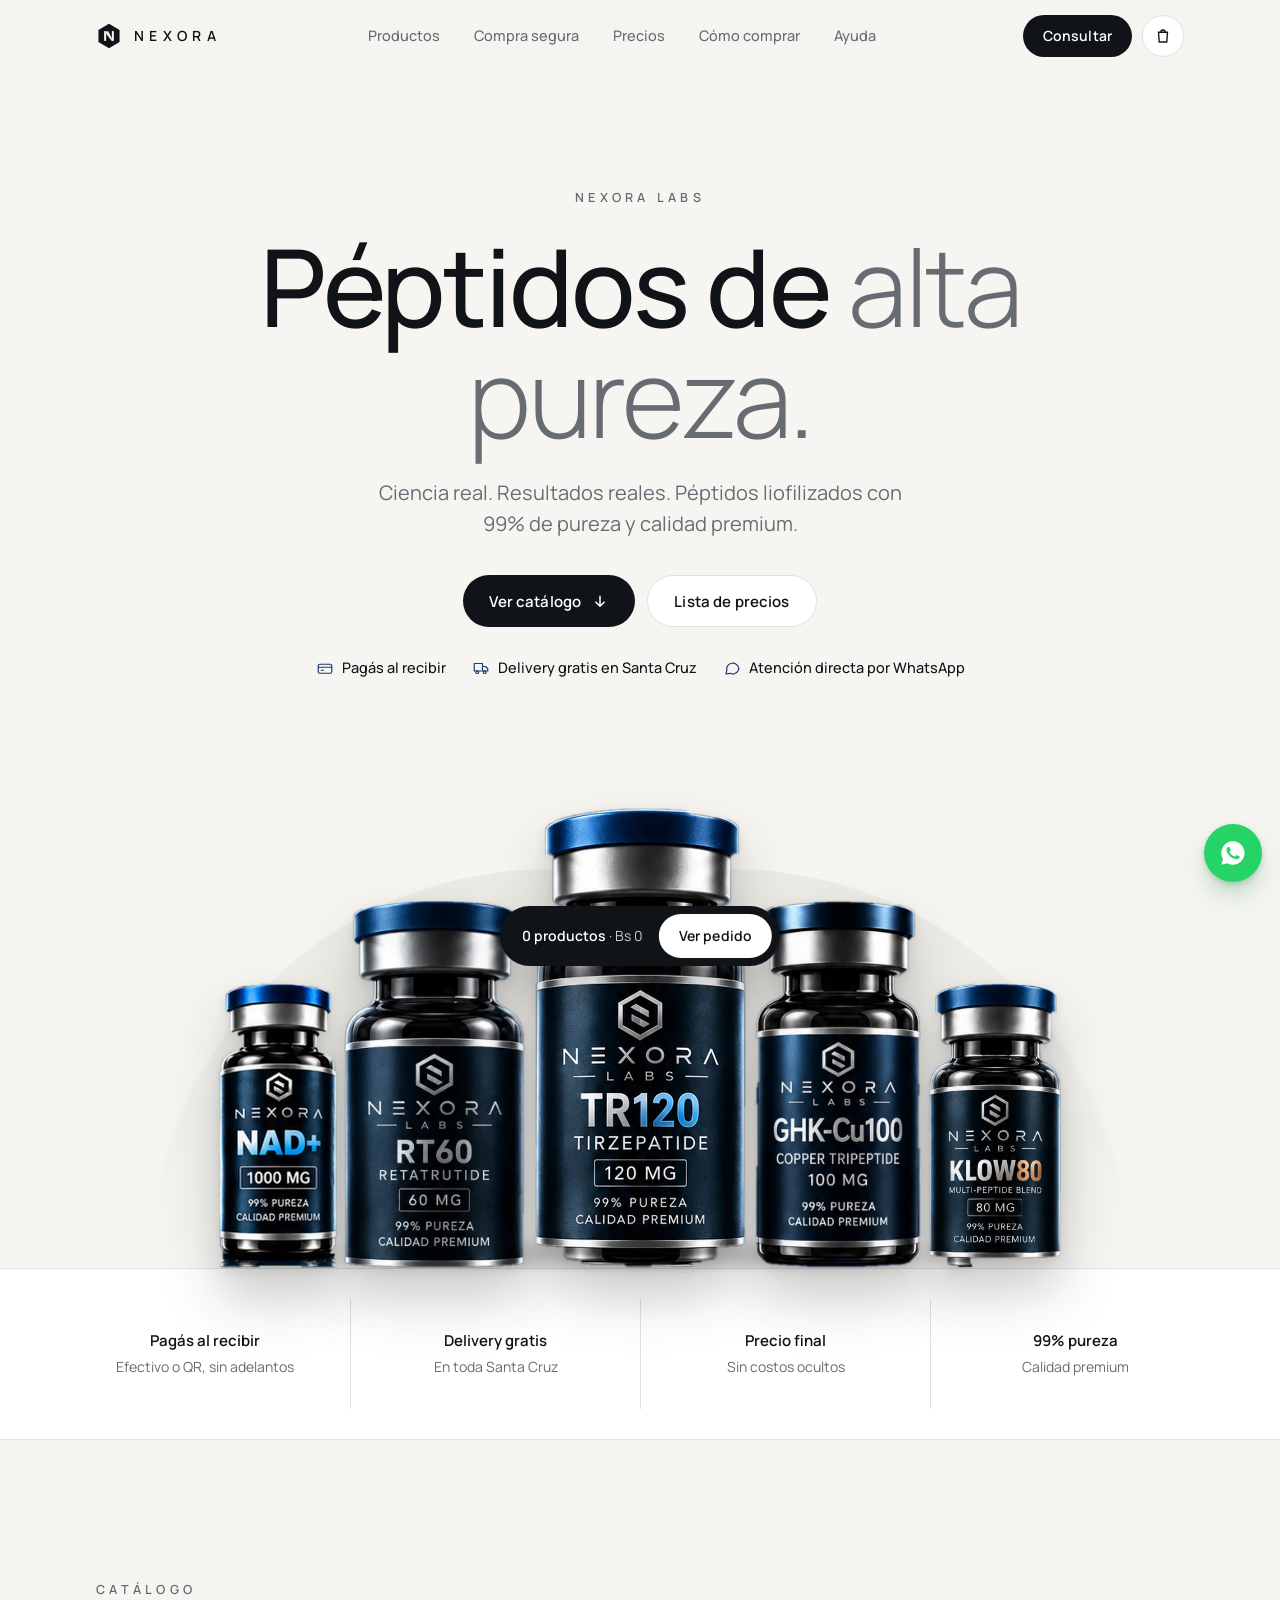
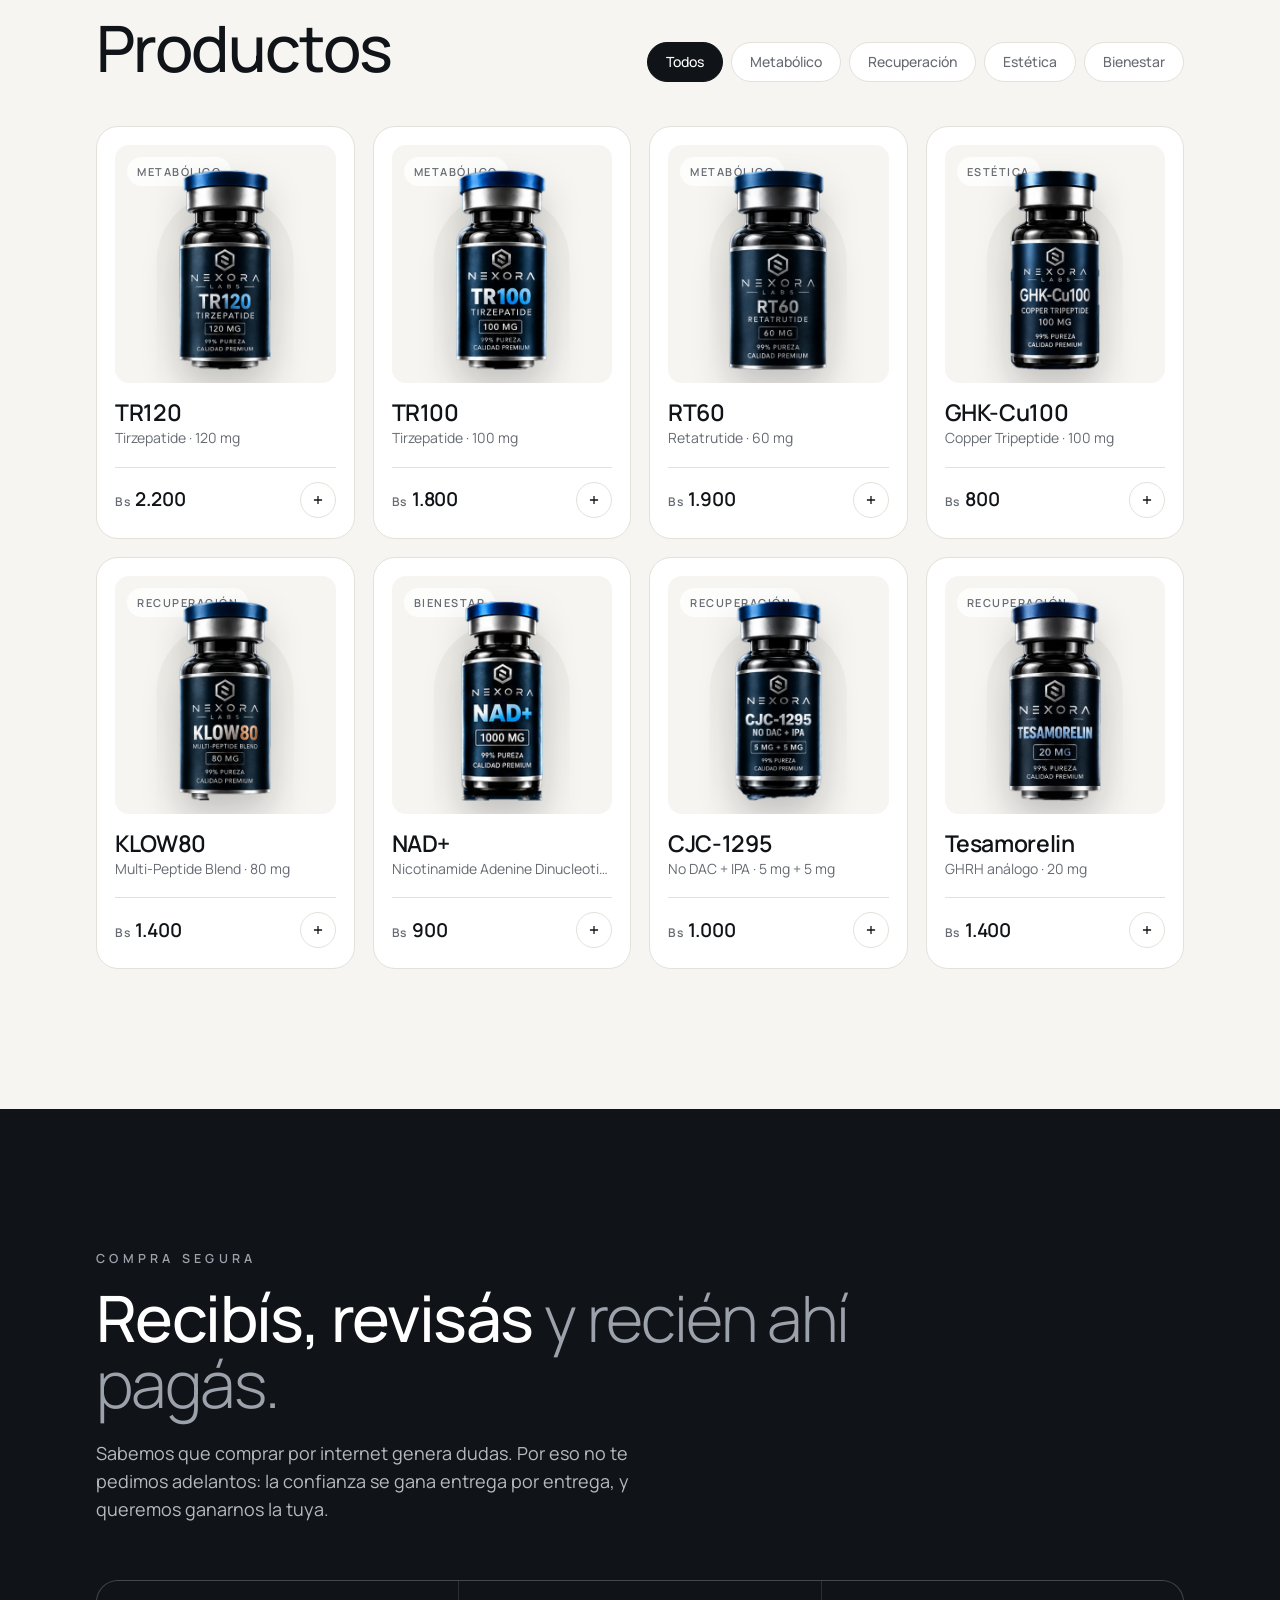
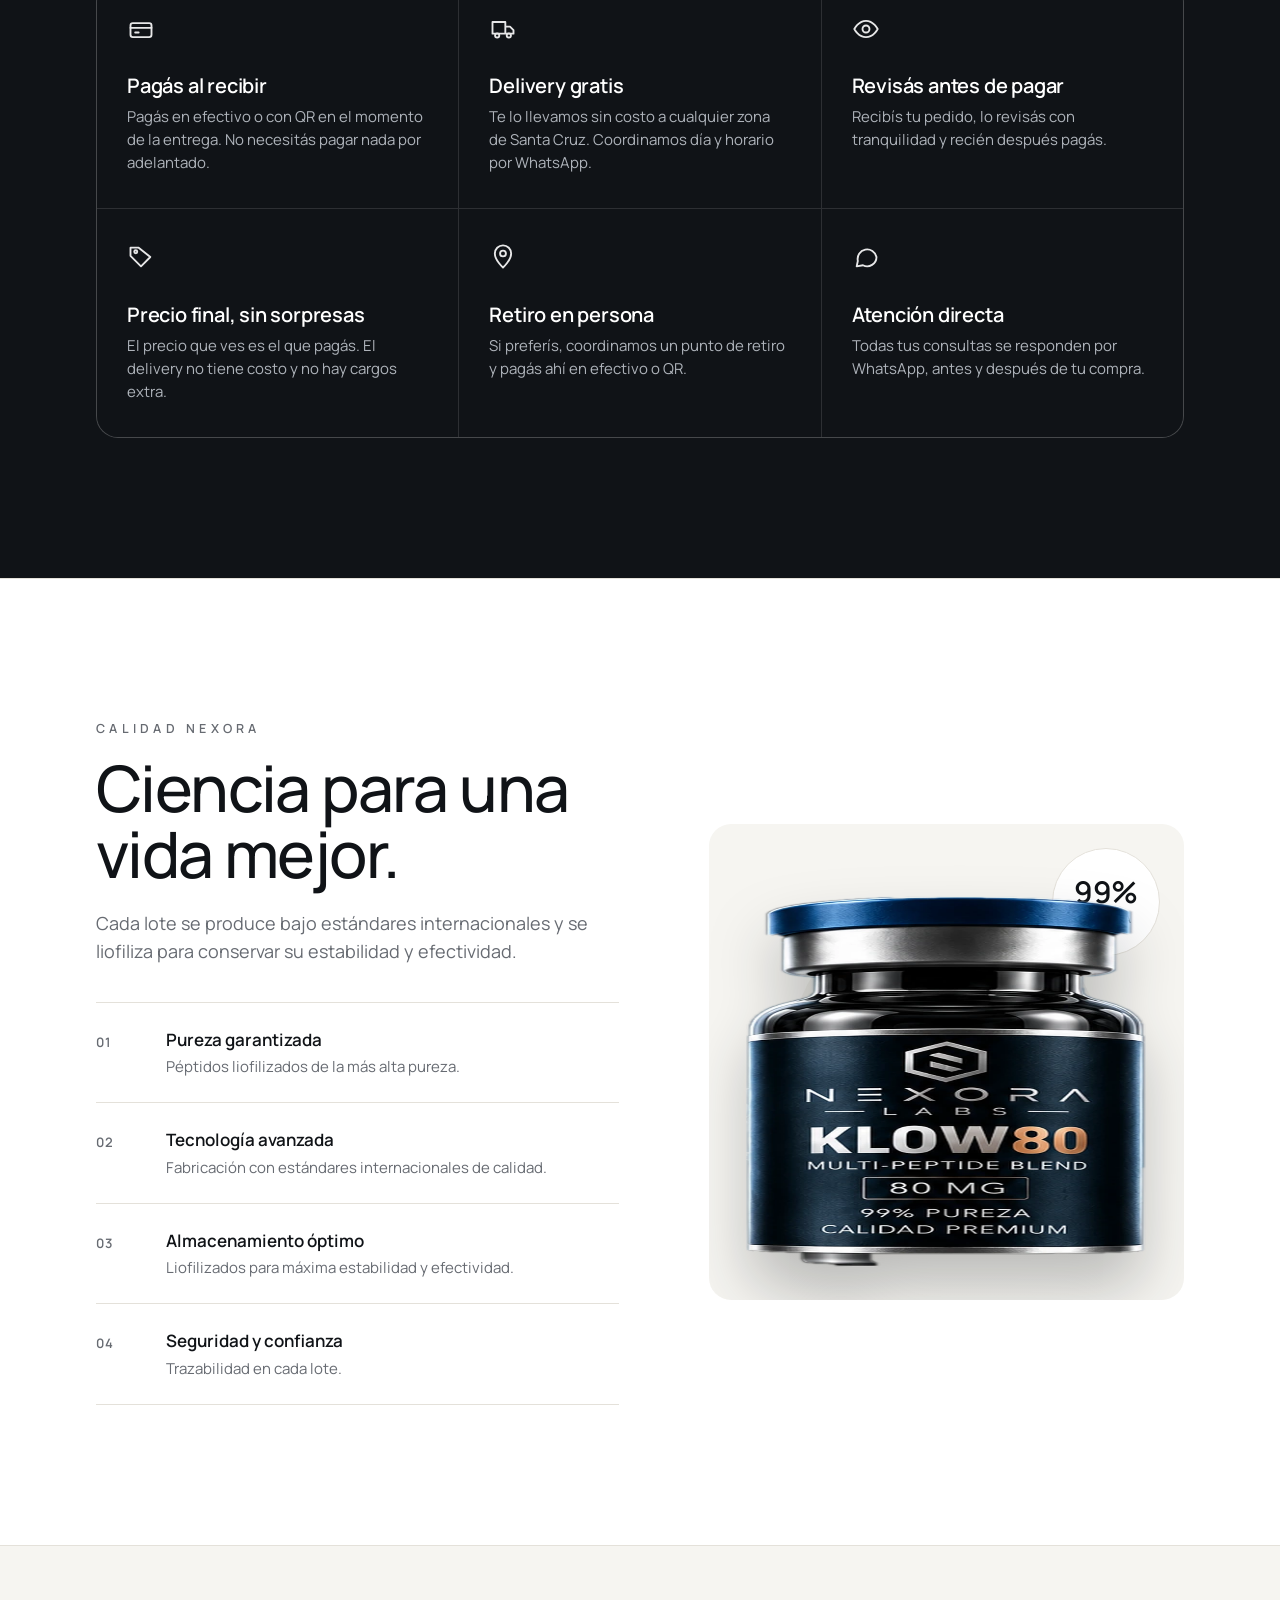
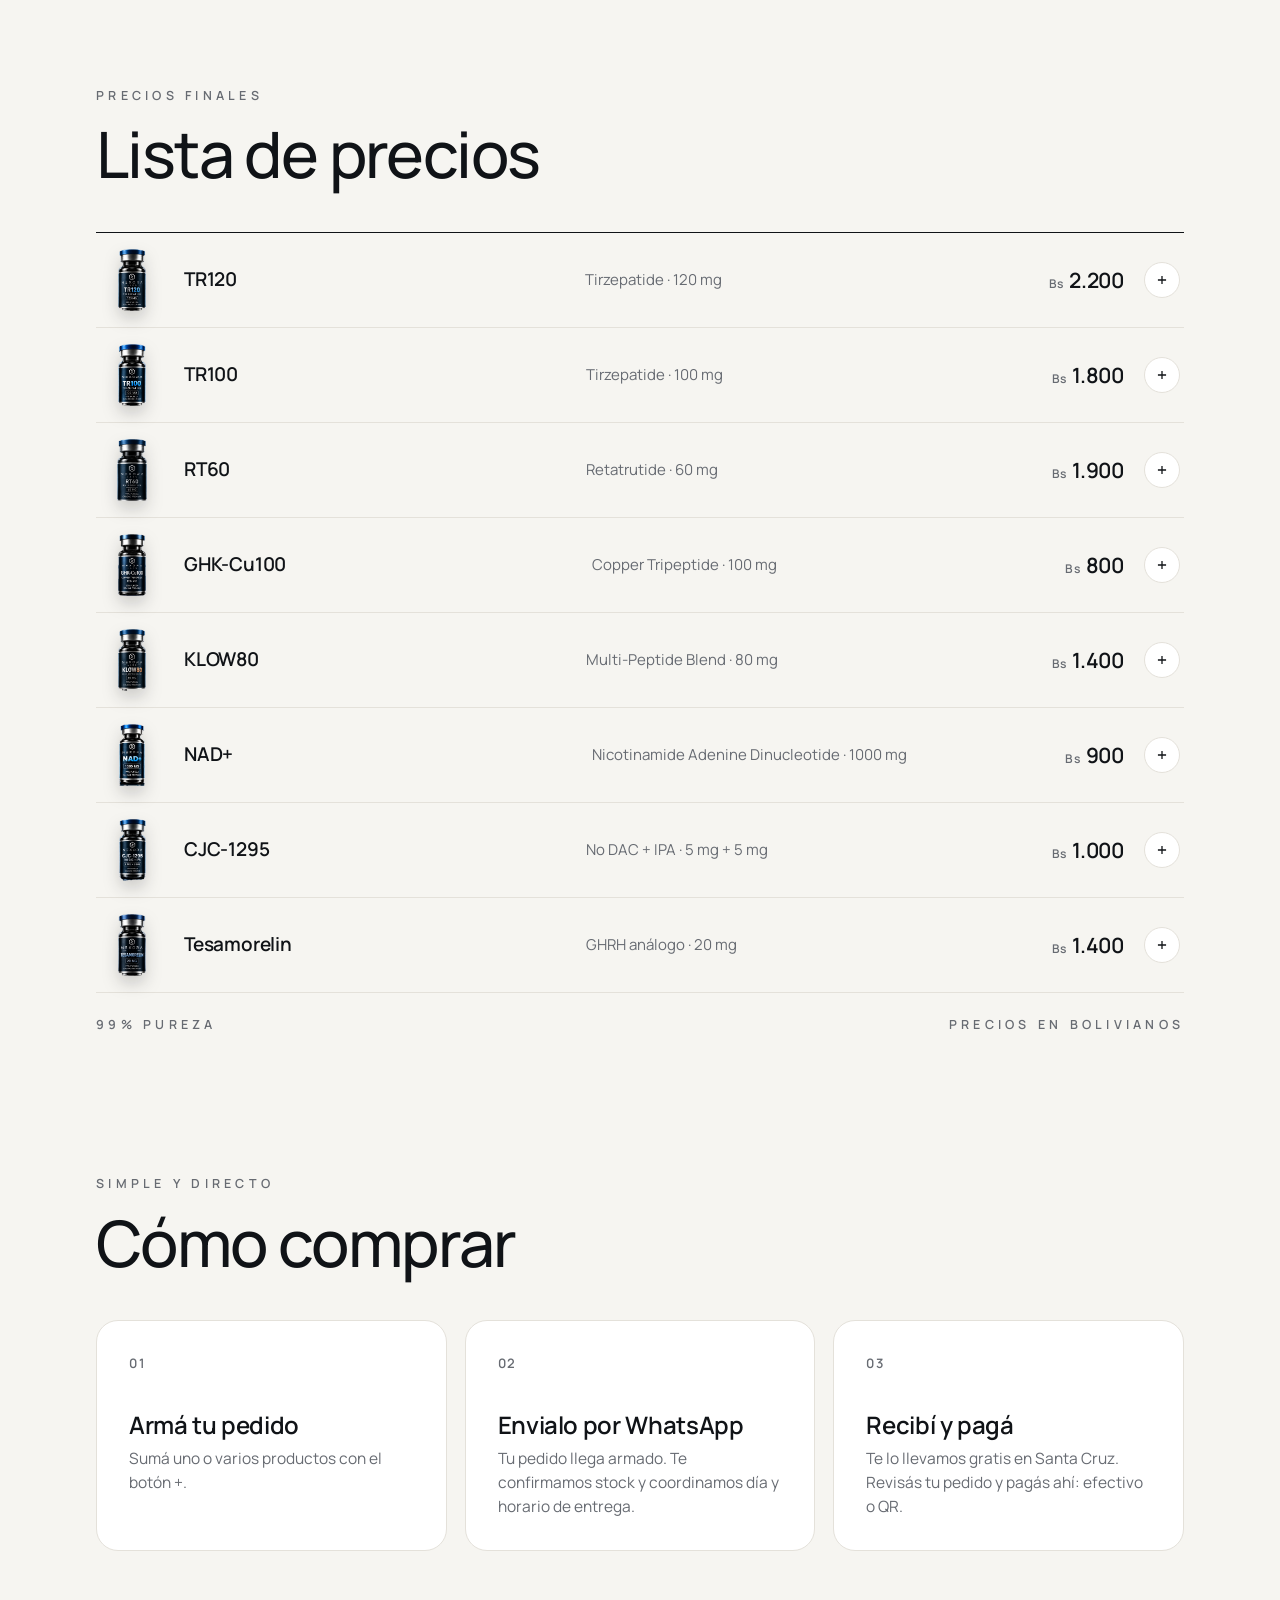
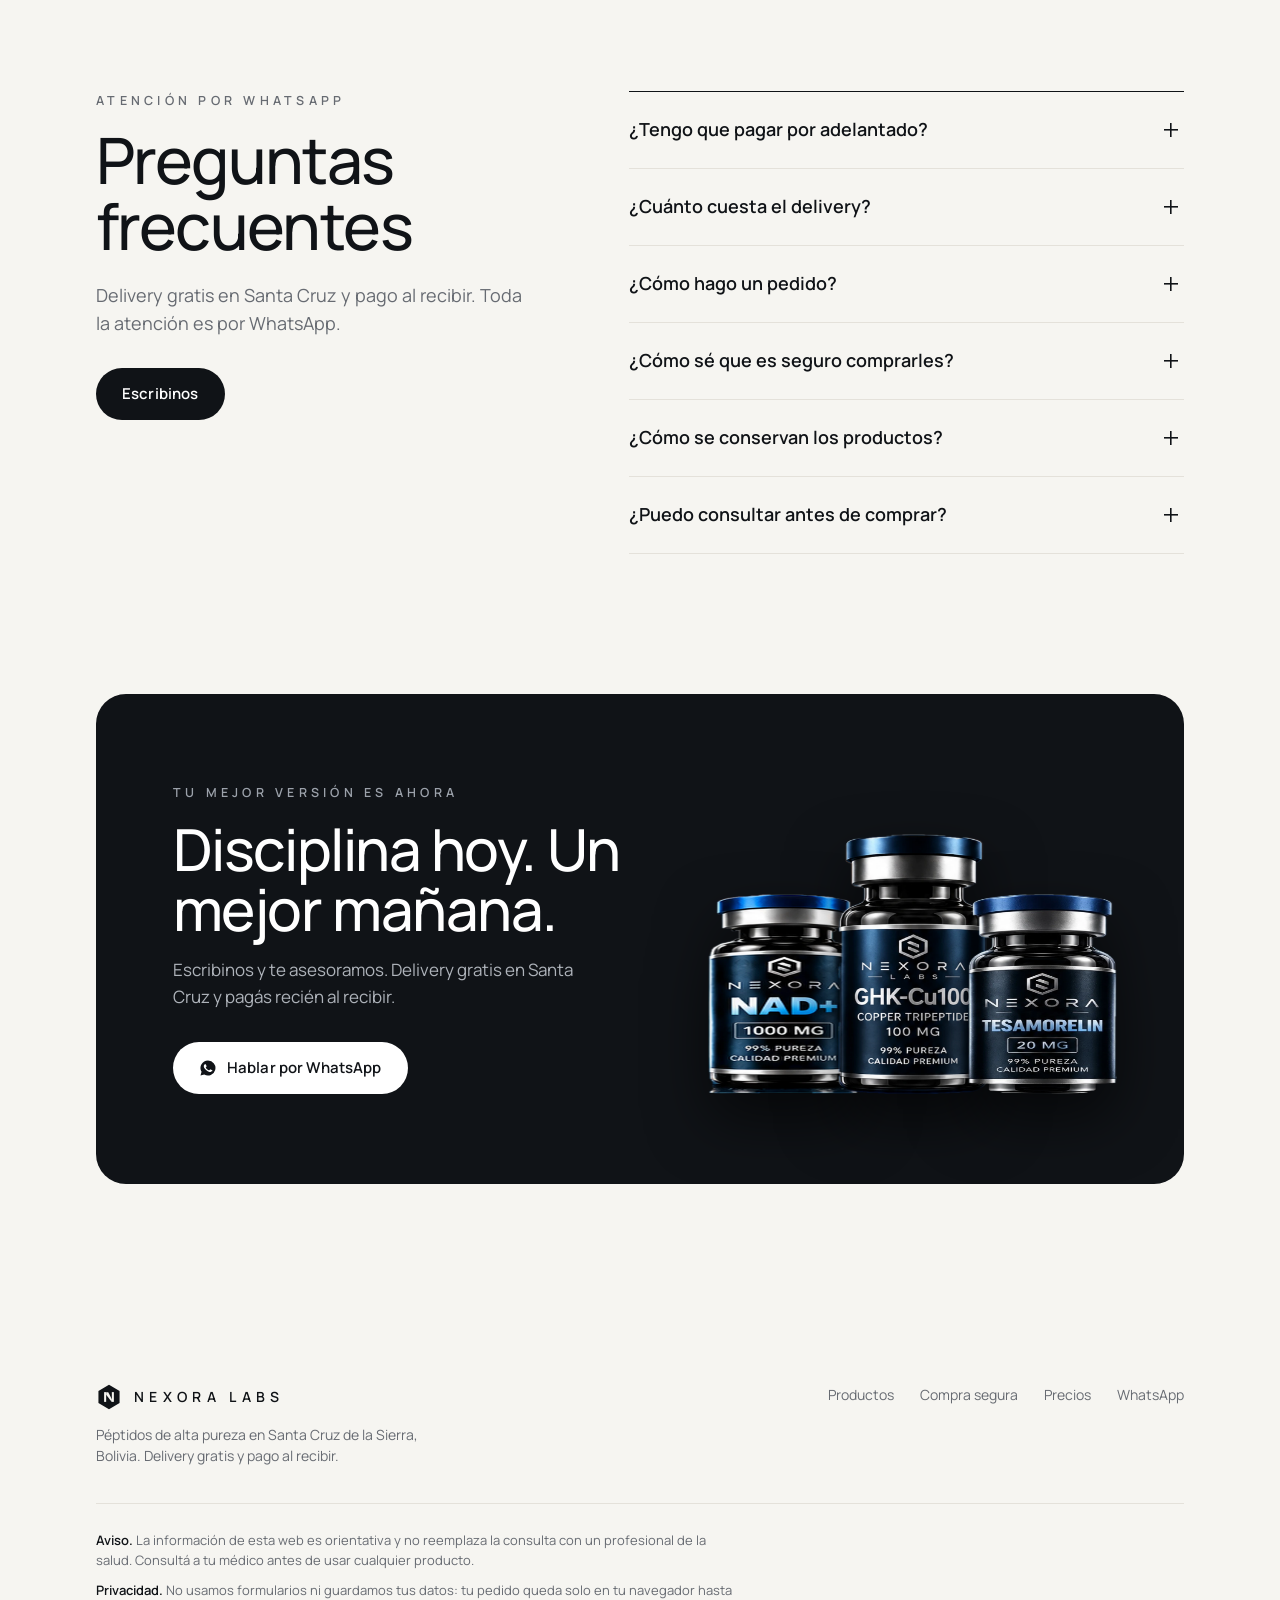
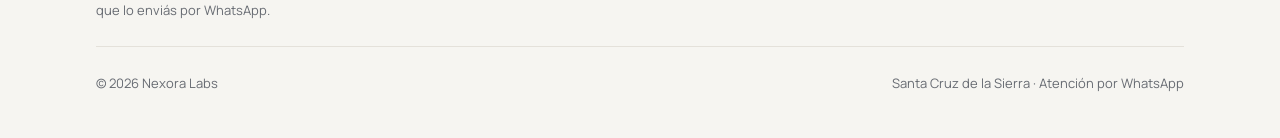
==== commit d8f9e21e: "Burbuja verde de WhatsApp siempre visible y botón − para quitar - La burbuja de WhatsApp queda fija " ====
--- a/index.html
+++ b/index.html
@@ -220,7 +220,7 @@
       <div class="m-foot">
         <div><div class="eyebrow" style="font-size:11px">Precio final</div><div class="price" id="mPrice"></div><div class="m-assure">Delivery gratis · Pagás al recibir</div></div>
         <div class="acts">
-          <button class="btn btn-dark" id="mAdd"></button>
+          <div class="add big" id="mAdd"></div>
           <a class="alt" id="mAsk" target="_blank" rel="noopener">o consultar solo este producto</a>
         </div>
       </div>
--- a/css/styles.css
+++ b/css/styles.css
@@ -1,7 +1,7 @@
 /* Nexora Labs — estilos. Colores y medidas base en :root */
 :root{
   --bg:#F6F5F1; --surface:#FFFFFF; --ink:#101317; --mute:#676B72; --line:#E4E1DA;
-  --arch:#ECEAE4; --accent:#1F3A6E; --accent-soft:#E7ECF5;
+  --arch:#ECEAE4; --accent:#1F3A6E; --wa:#25D366; --accent-soft:#E7ECF5;
   --radius:22px; --max:1200px; --pad:clamp(20px,5vw,56px);
   --ease:cubic-bezier(.2,.7,.2,1);
 }
@@ -206,13 +206,18 @@
 @keyframes bump{40%{transform:scale(1.18)}}
 
 .card .open{display:block;width:100%;text-align:left}
-.add{height:36px;min-width:36px;padding:0 12px;border-radius:999px;border:1px solid var(--line);display:inline-flex;align-items:center;justify-content:center;gap:6px;
-  font-size:13px;font-weight:600;transition:all .25s;background:var(--surface);flex:none}
+/* Botón agregar / selector de cantidad */
+.add{display:inline-flex;align-items:center;height:36px;border-radius:999px;border:1px solid var(--line);background:var(--surface);flex:none;transition:all .25s}
+.add button{height:34px;min-width:34px;padding:0 10px;display:inline-flex;align-items:center;justify-content:center;gap:6px;border-radius:999px;font-size:13px;font-weight:600}
 .add svg{width:14px;height:14px}
-.add:hover{border-color:var(--ink)}
+.add:not(.in):hover{border-color:var(--ink)}
 .add.in{background:var(--ink);border-color:var(--ink);color:#fff}
-.add .t{display:none}
-.add.in .t{display:inline}
+.add.in button:hover{background:rgba(255,255,255,.14)}
+.add.in span{min-width:18px;text-align:center;font-size:14px;font-weight:600}
+.add.big{height:52px}
+.add.big button{height:50px;min-width:50px;padding:0 20px;font-size:15px}
+.add.big:not(.in){background:var(--ink);border-color:var(--ink);color:#fff}
+.add.big.in span{padding:0 6px;font-size:15px}
 .prow{cursor:default}
 .prow{grid-template-columns:64px 1.2fr 1.4fr auto auto}
 @media (max-width:640px){ .prow{grid-template-columns:48px 1fr auto auto} }
@@ -287,12 +292,13 @@
 footer .bottom{margin-top:26px;border-top:1px solid var(--line)}
 
 /* BOTÓN FLOTANTE DE WHATSAPP */
-.fab{position:fixed;right:18px;bottom:18px;z-index:44;width:56px;height:56px;border-radius:50%;background:var(--ink);color:#fff;
-  display:flex;align-items:center;justify-content:center;border:1px solid rgba(255,255,255,.22);box-shadow:0 18px 36px -14px rgba(16,19,23,.6);
-  transition:transform .4s var(--ease),opacity .3s}
-.fab svg{width:26px;height:26px}
-.fab:hover{transform:translateY(-3px)}
-body.has-bar .fab{opacity:0;pointer-events:none;transform:translateY(20px)}
+.fab{position:fixed;right:18px;bottom:18px;z-index:46;width:58px;height:58px;border-radius:50%;background:var(--wa);color:#fff;
+  display:flex;align-items:center;justify-content:center;box-shadow:0 14px 30px -10px rgba(18,140,70,.55),0 2px 6px rgba(16,19,23,.15);
+  transition:transform .45s var(--ease),bottom .45s var(--ease)}
+.fab svg{width:28px;height:28px}
+.fab:hover{transform:translateY(-3px) scale(1.04)}
+/* con la barra del pedido abierta, la burbuja sube para no taparla */
+body.has-bar .fab{bottom:88px}
 
 /* LISTA DE PRECIOS: nombre como botón */
 .prow .pname{text-align:left;cursor:pointer}
@@ -335,3 +341,9 @@
 @media (max-width:380px){ .seg button{padding:0 10px;font-size:12.5px} }
 .bag-assure{display:flex;align-items:center;justify-content:center;gap:8px;font-size:13px;color:var(--ink);font-weight:500;margin-top:12px}
 .bag-assure svg{width:16px;height:16px;color:var(--accent);flex:none}
+
+/* Tarjetas en celular: el selector de cantidad ocupa su propia fila */
+@media (max-width:780px){
+  .card .row{flex-wrap:wrap;gap:10px}
+  .card .add.in{width:100%;justify-content:space-between}
+}
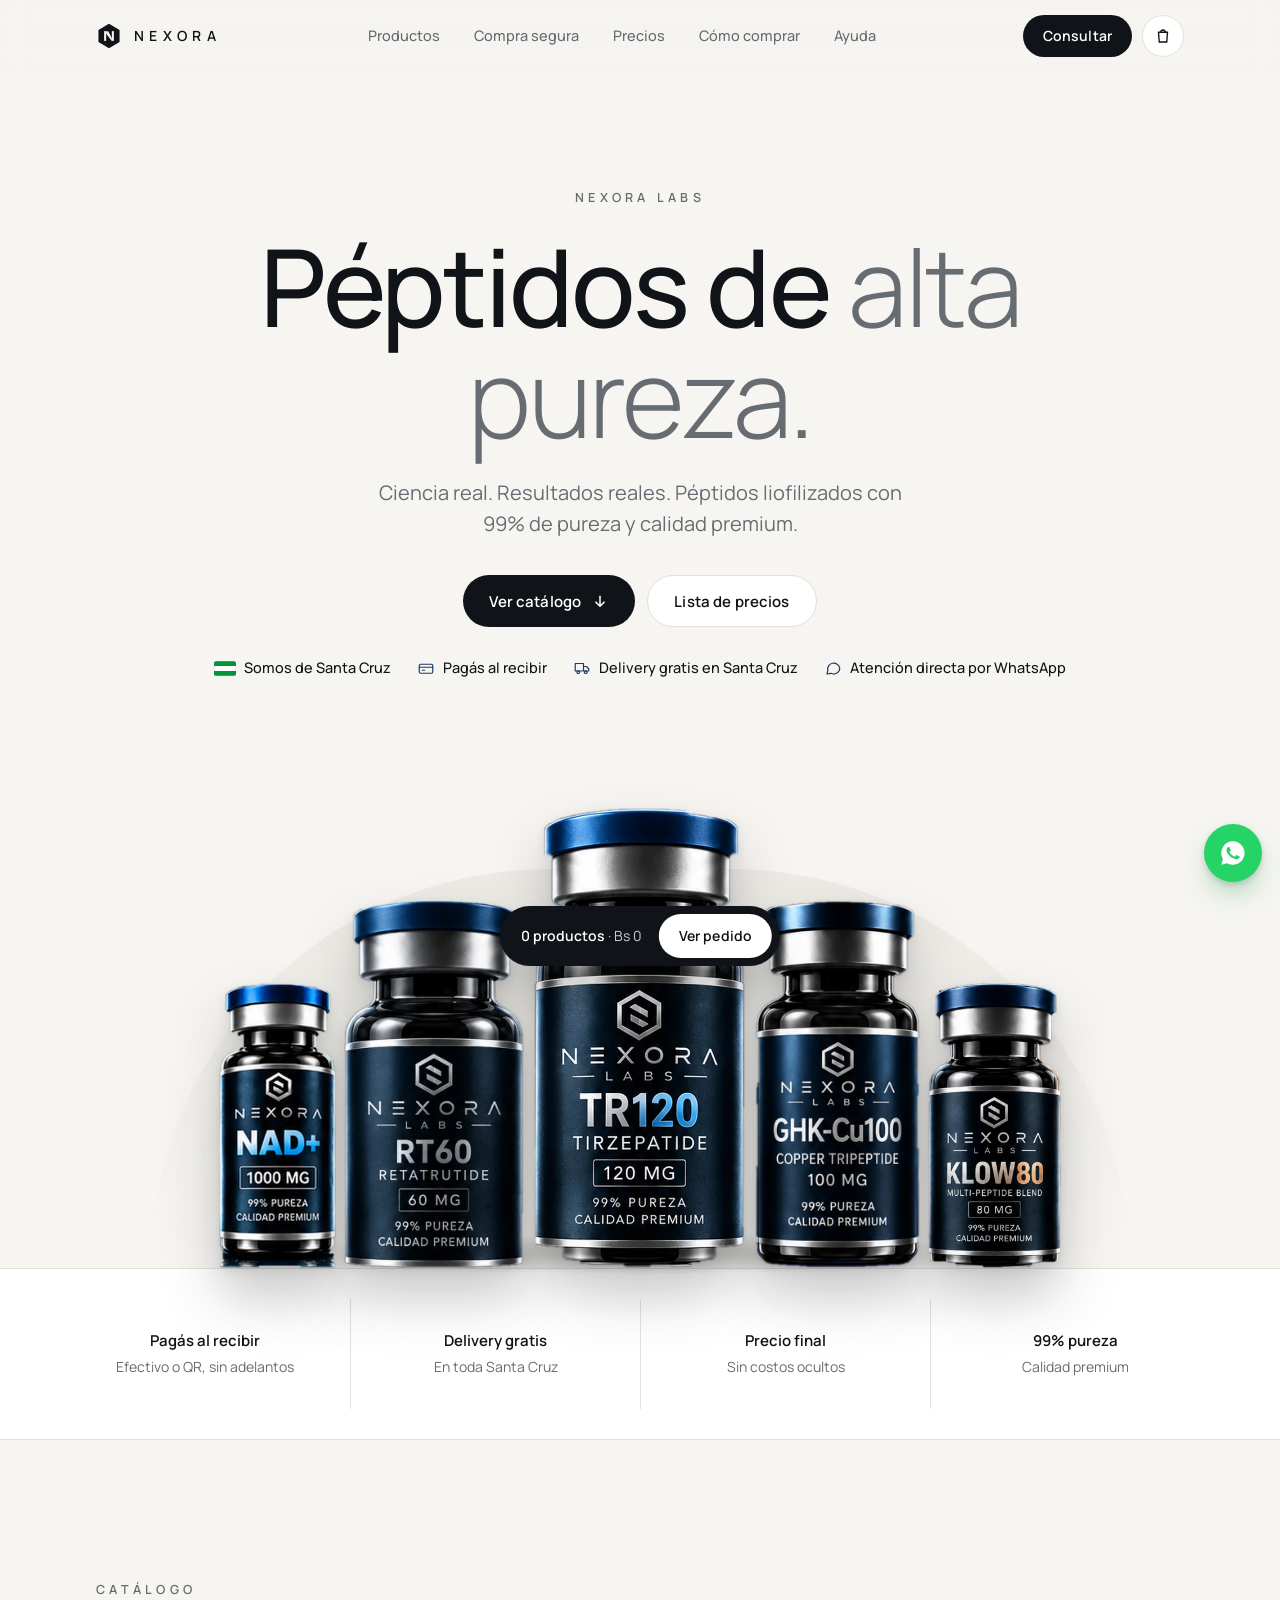
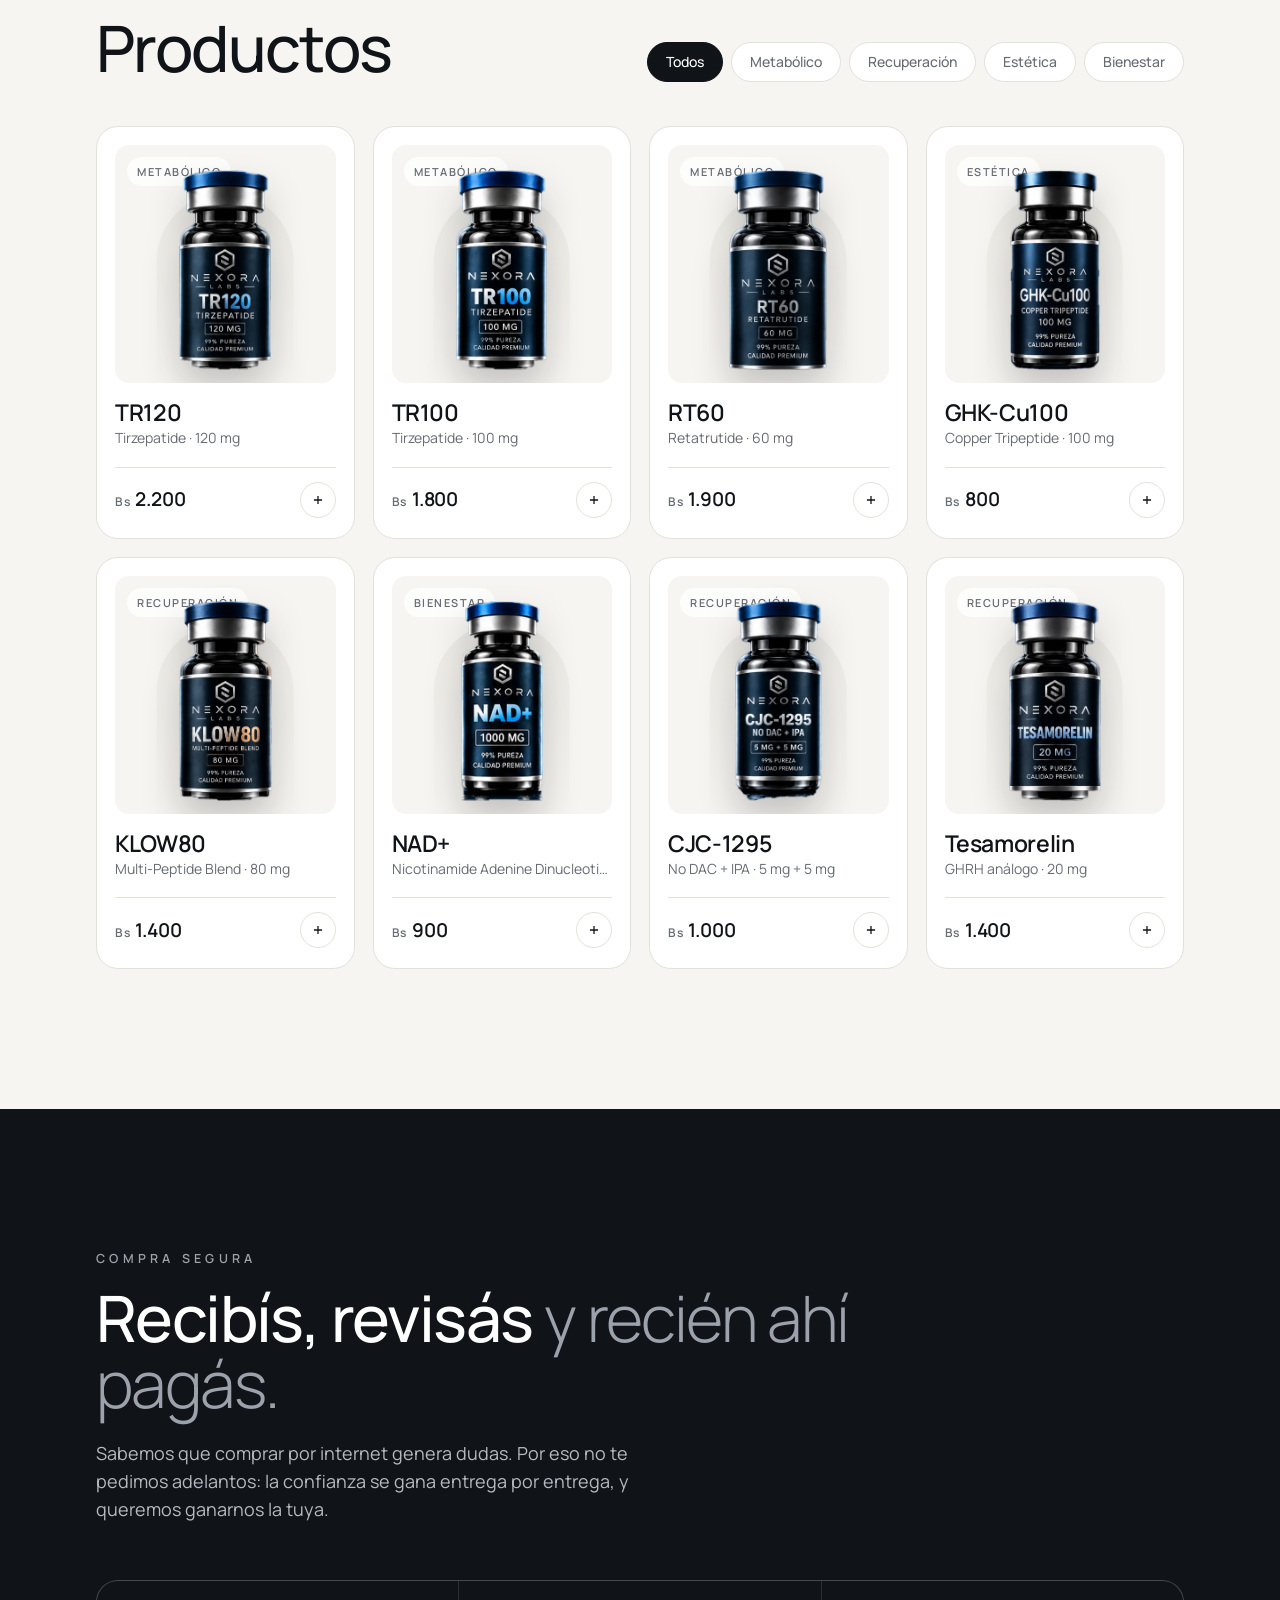
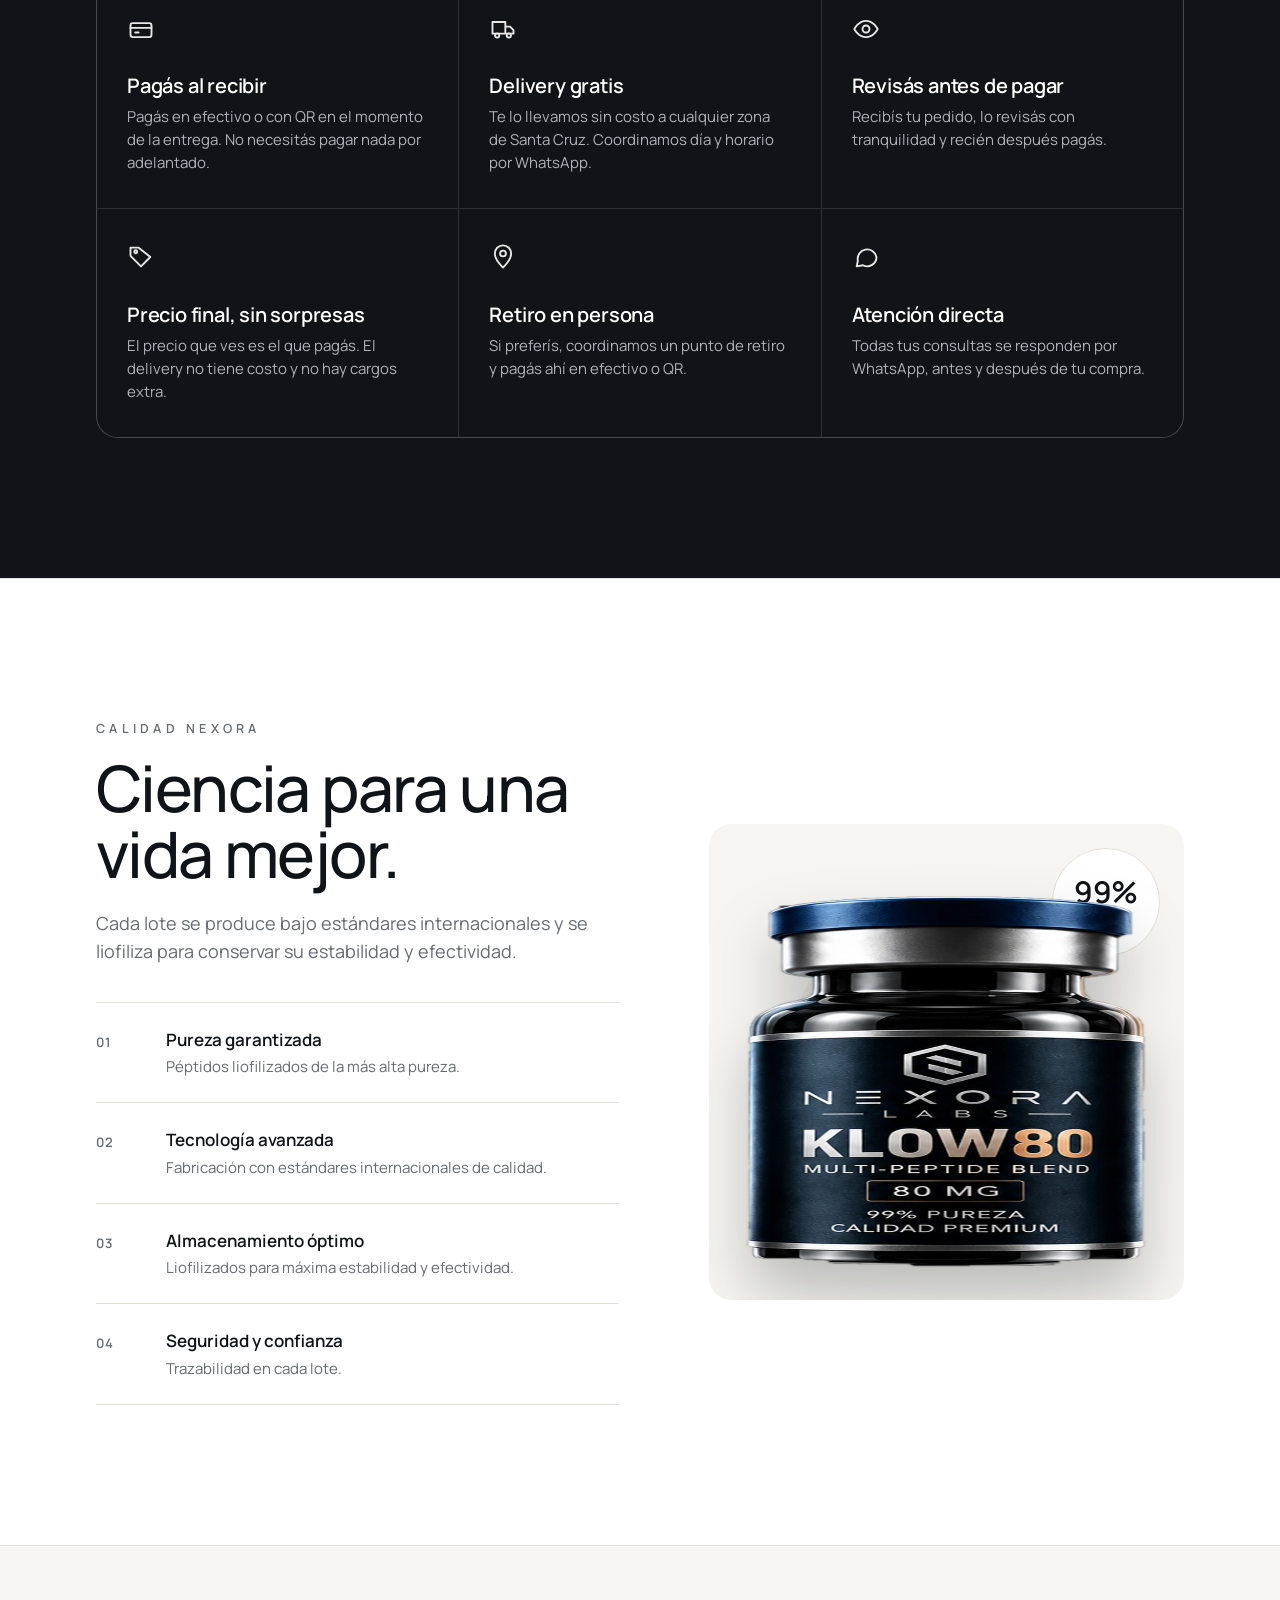
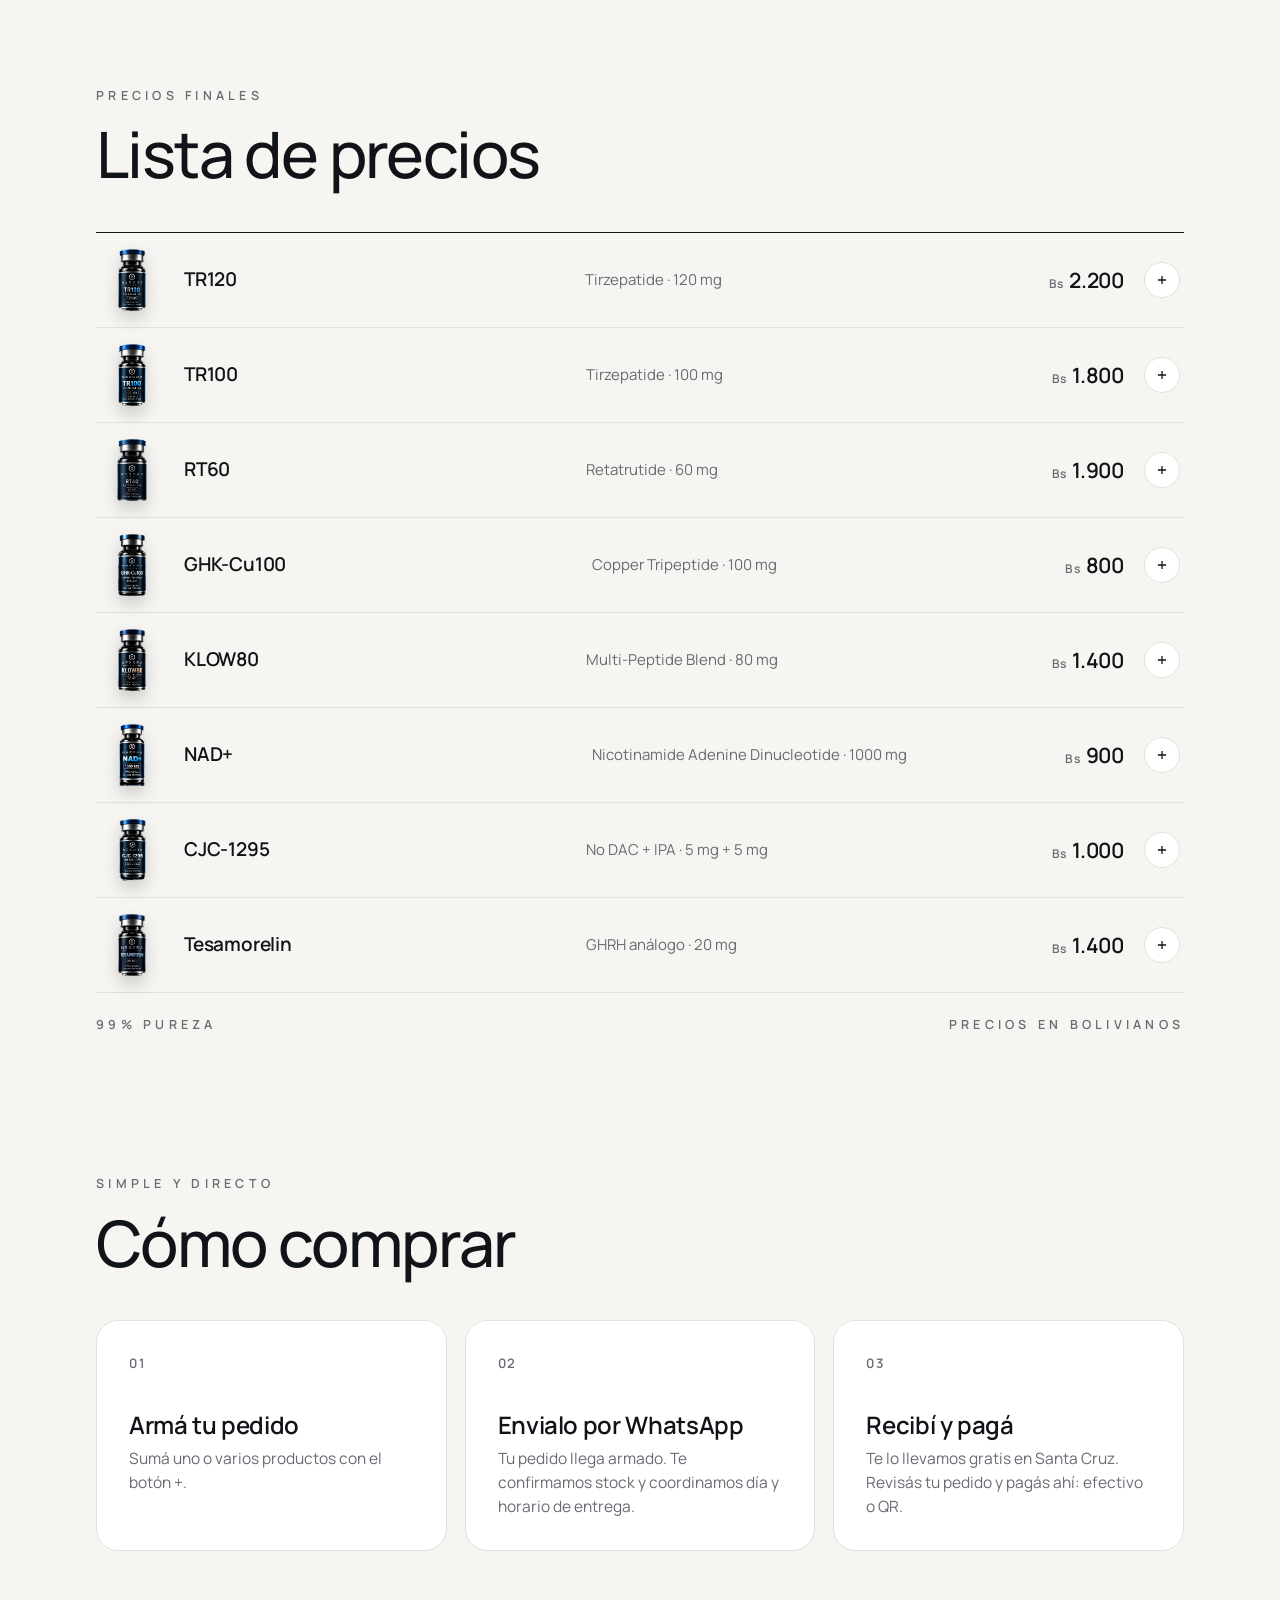
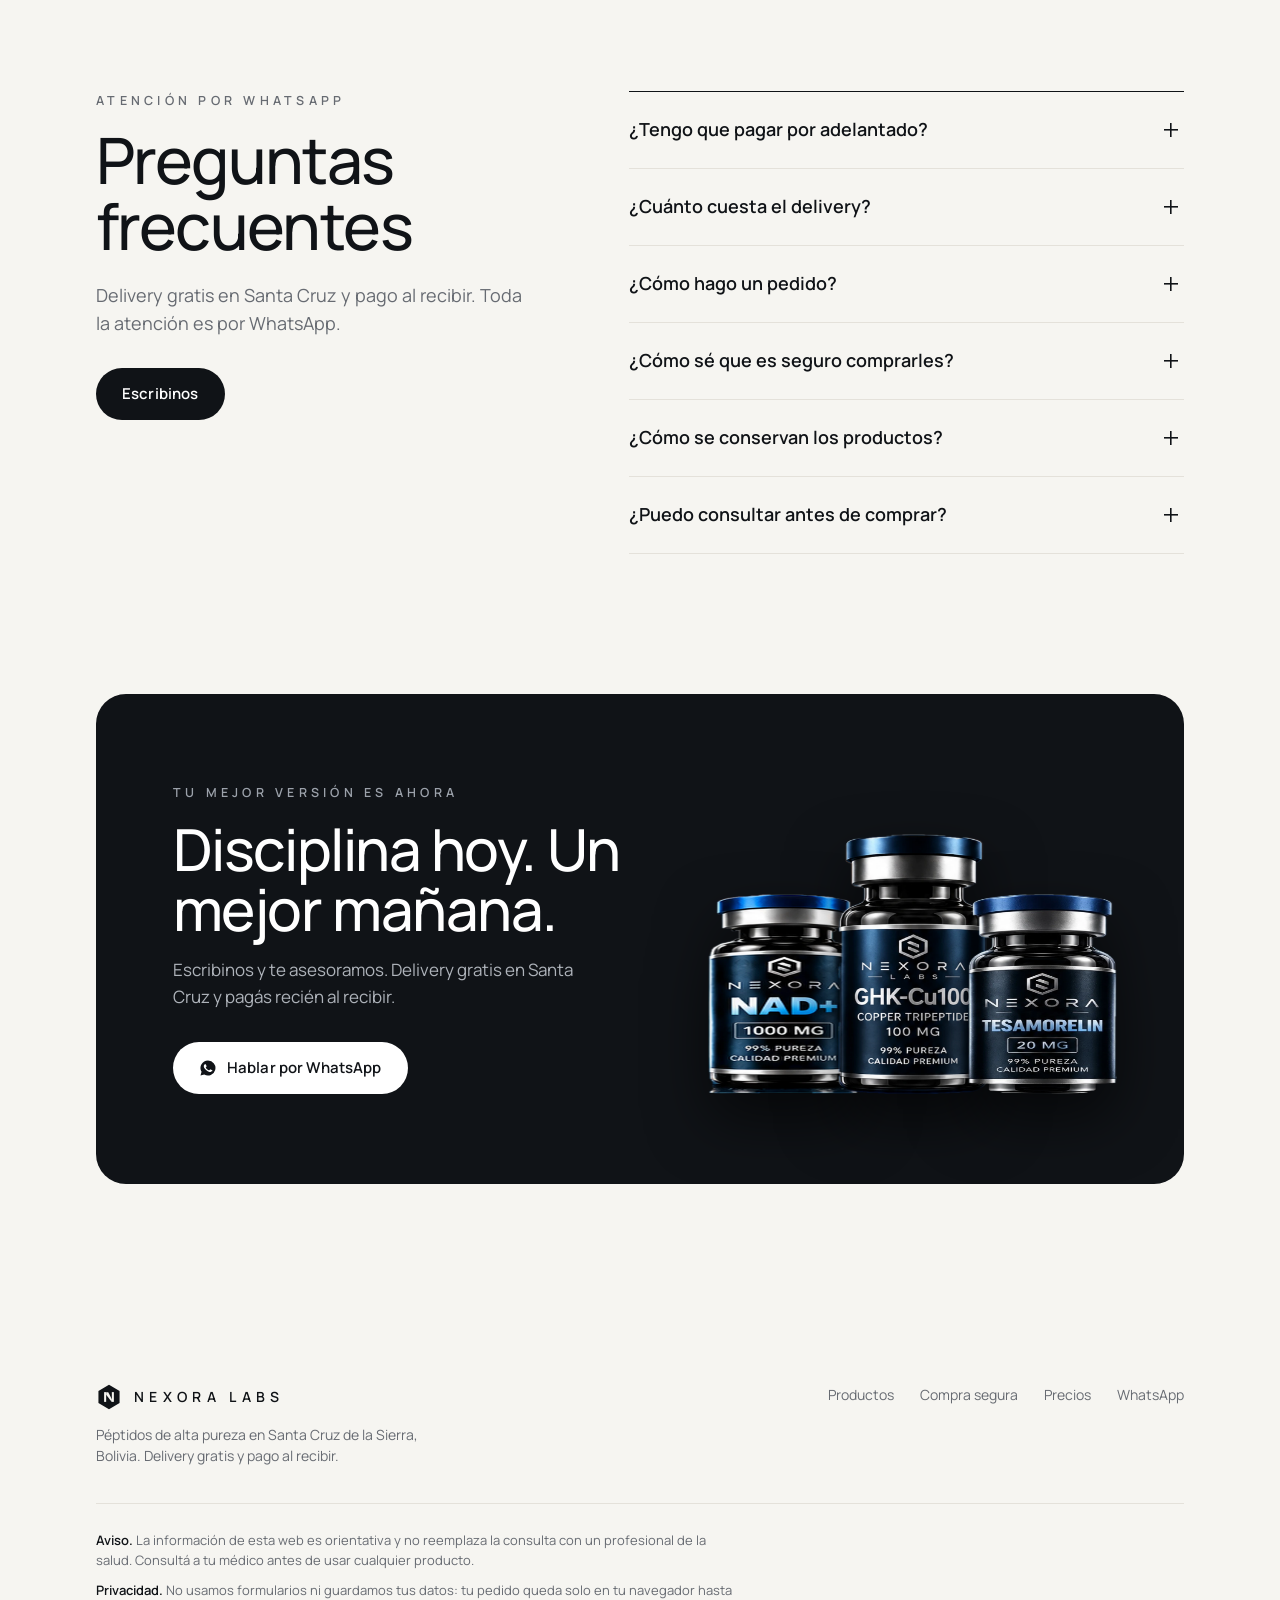
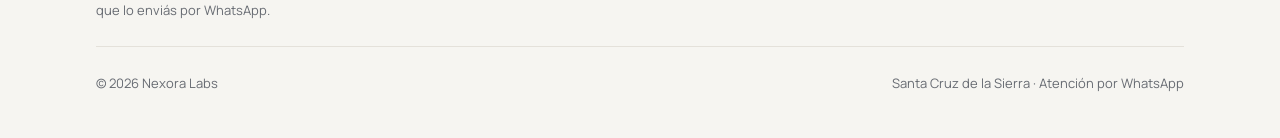
==== commit eb14047f: "Bandera cruceña y foto de KLOW80 corregida - 'Somos de Santa Cruz' con bandera como primera garantía" ====
--- a/index.html
+++ b/index.html
@@ -66,6 +66,7 @@
         <a href="#precios" class="btn btn-ghost">Lista de precios</a>
       </div>
       <ul class="assure" aria-label="Garantías de compra">
+        <li><svg class="flag" viewBox="0 0 30 20" aria-hidden="true"><rect width="30" height="20" rx="3" fill="#fff"/><path d="M3 0h24a3 3 0 0 1 3 3v3.67H0V3a3 3 0 0 1 3-3Z" fill="#00953B"/><path d="M0 13.33h30V17a3 3 0 0 1-3 3H3a3 3 0 0 1-3-3Z" fill="#00953B"/><rect x=".5" y=".5" width="29" height="19" rx="2.5" fill="none" stroke="rgba(16,19,23,.14)"/></svg>Somos de Santa Cruz</li>
         <li><svg viewBox="0 0 24 24" fill="none" stroke="currentColor" stroke-width="1.6" stroke-linecap="round" stroke-linejoin="round"><rect x="3" y="7" width="18" height="12" rx="2"/><path d="M3 11h18M7 15h3"/></svg>Pagás al recibir</li>
         <li><svg viewBox="0 0 24 24" fill="none" stroke="currentColor" stroke-width="1.6" stroke-linecap="round" stroke-linejoin="round"><path d="M3 6h11v10H3zM14 10h4l3 3v3h-7"/><circle cx="7" cy="17.5" r="1.8"/><circle cx="17" cy="17.5" r="1.8"/></svg>Delivery gratis en Santa Cruz</li>
         <li><svg viewBox="0 0 24 24" fill="none" stroke="currentColor" stroke-width="1.6" stroke-linecap="round" stroke-linejoin="round"><path d="M21 12a8 8 0 0 1-11.6 7.1L4 20l1-4.6A8 8 0 1 1 21 12Z"/></svg>Atención directa por WhatsApp</li>
--- a/css/styles.css
+++ b/css/styles.css
@@ -314,6 +314,7 @@
 .assure{list-style:none;display:flex;justify-content:center;flex-wrap:wrap;gap:10px 26px;margin-top:30px;font-size:14.5px;color:var(--ink);font-weight:500}
 .assure li{display:inline-flex;align-items:center;gap:8px}
 .assure svg{width:18px;height:18px;color:var(--accent)}
+.assure svg.flag{width:22px;height:15px}
 
 /* CONFIANZA — sección compra segura */
 .secure{background:var(--ink);color:#fff}
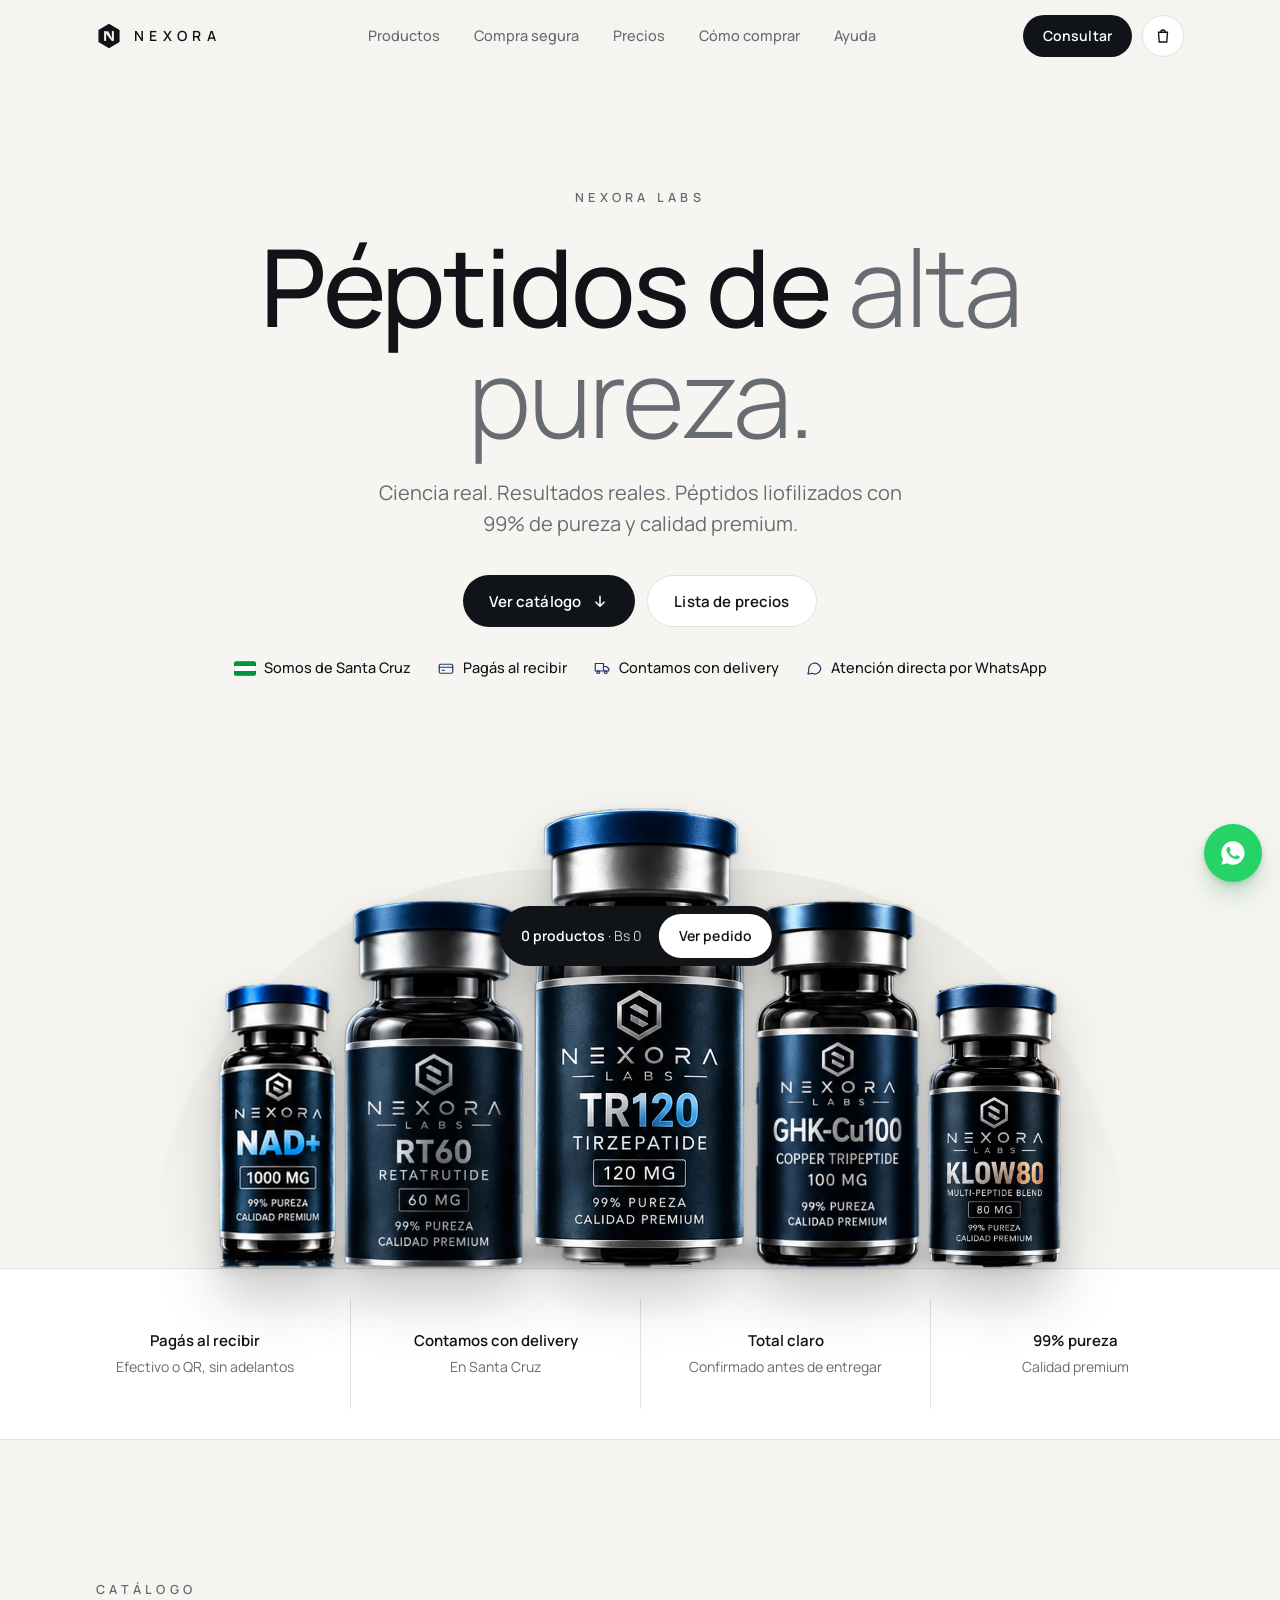
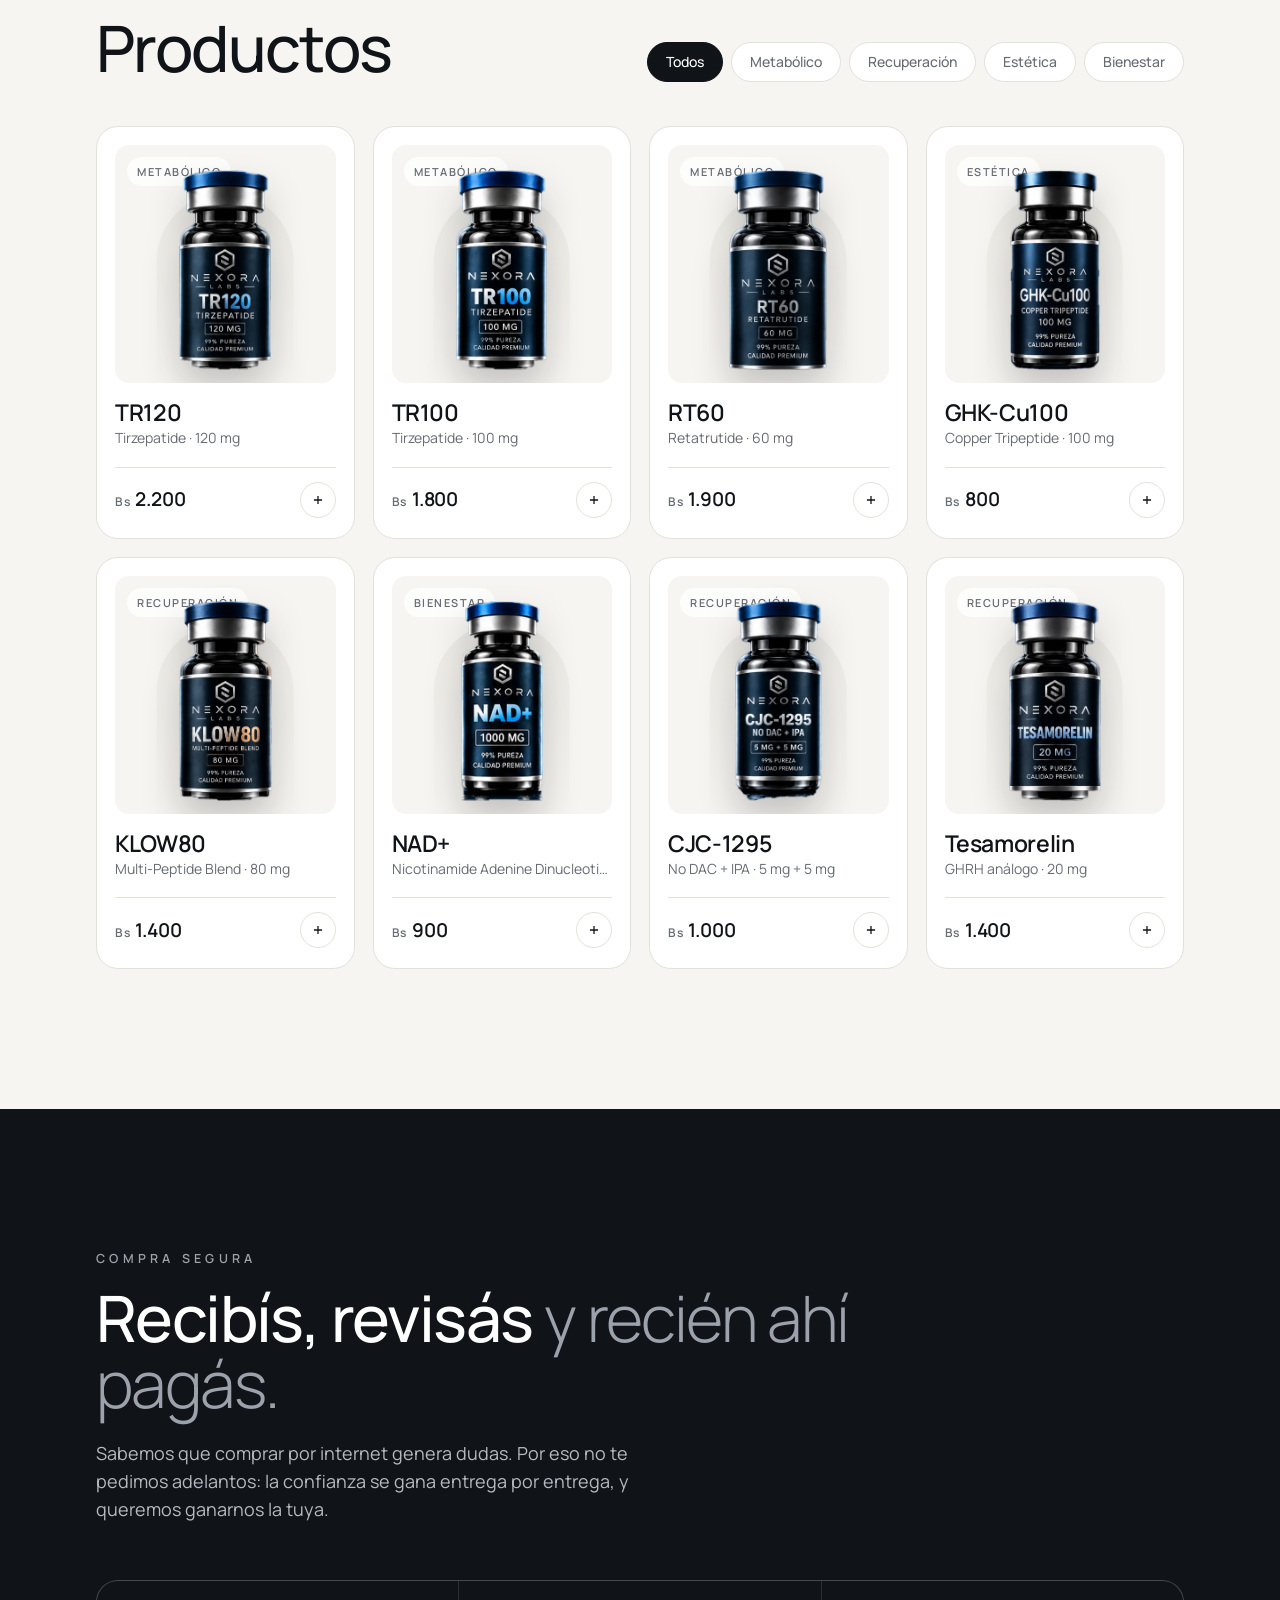
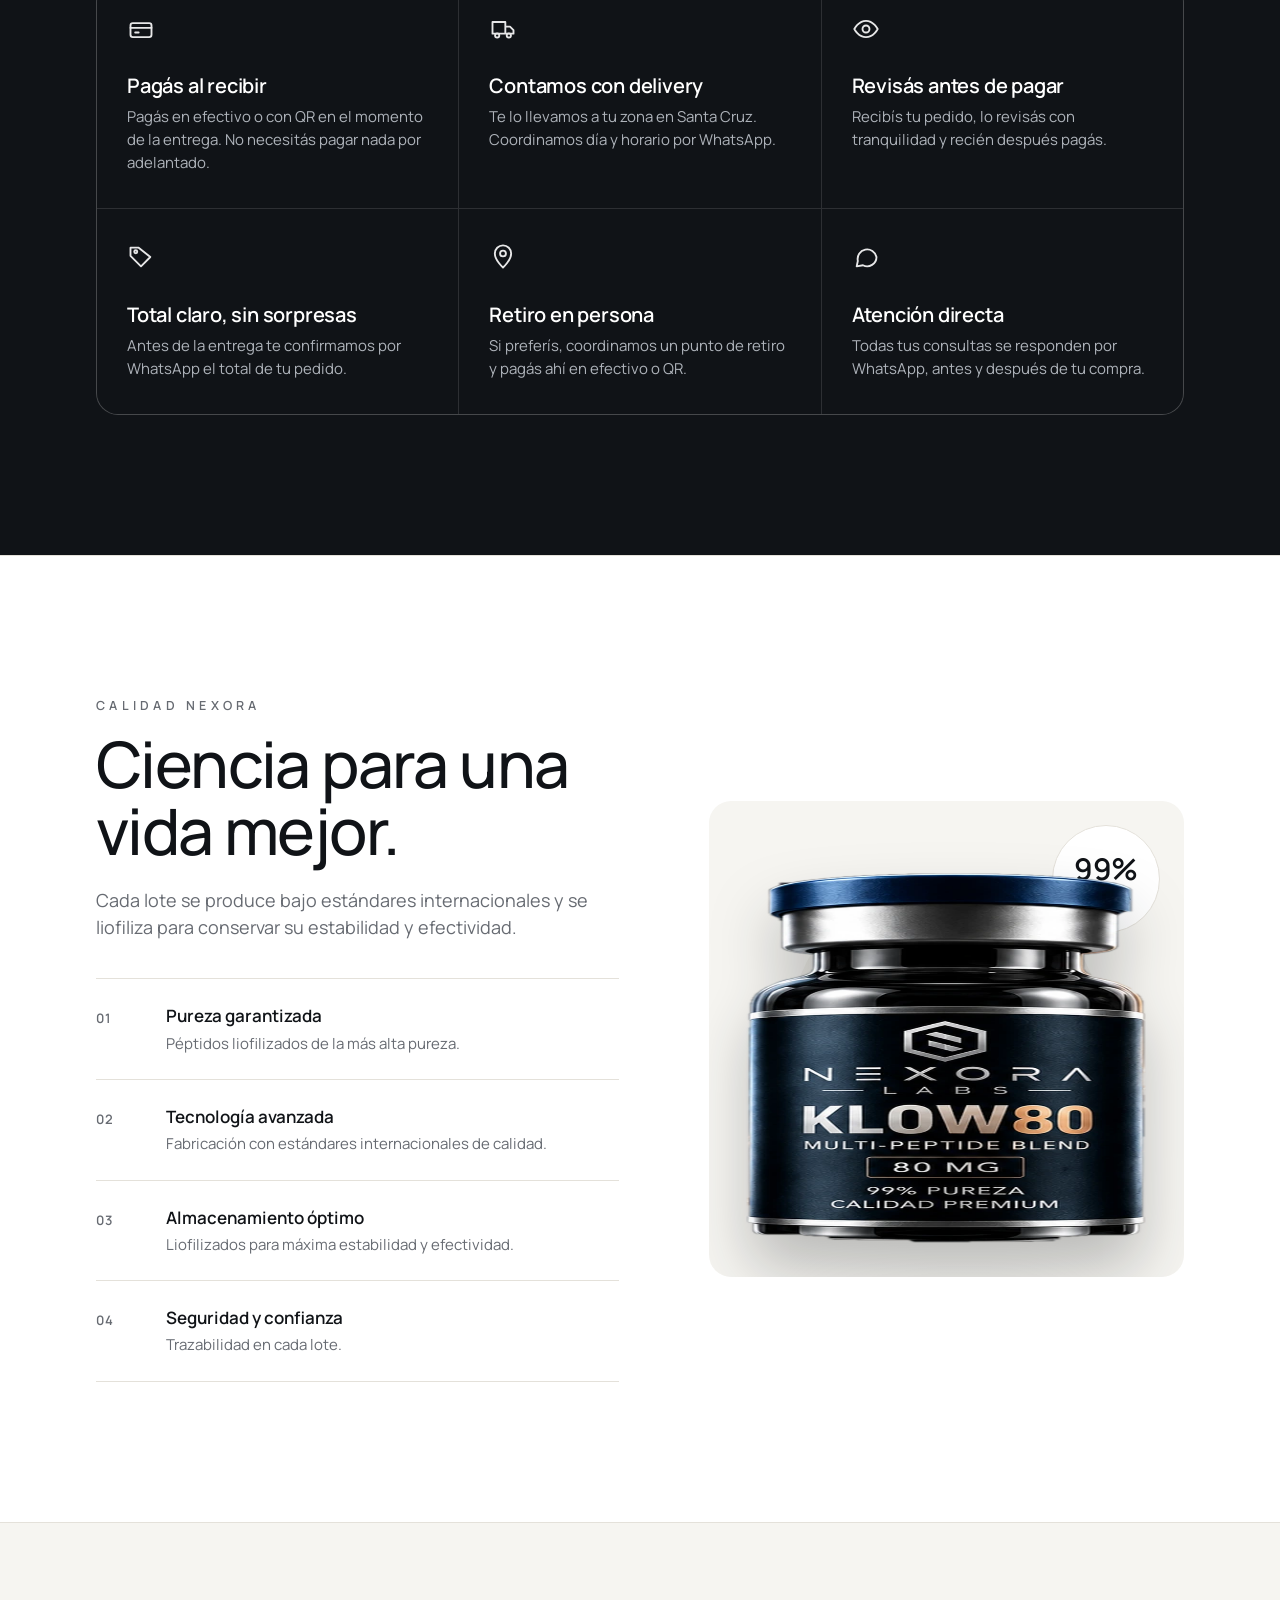
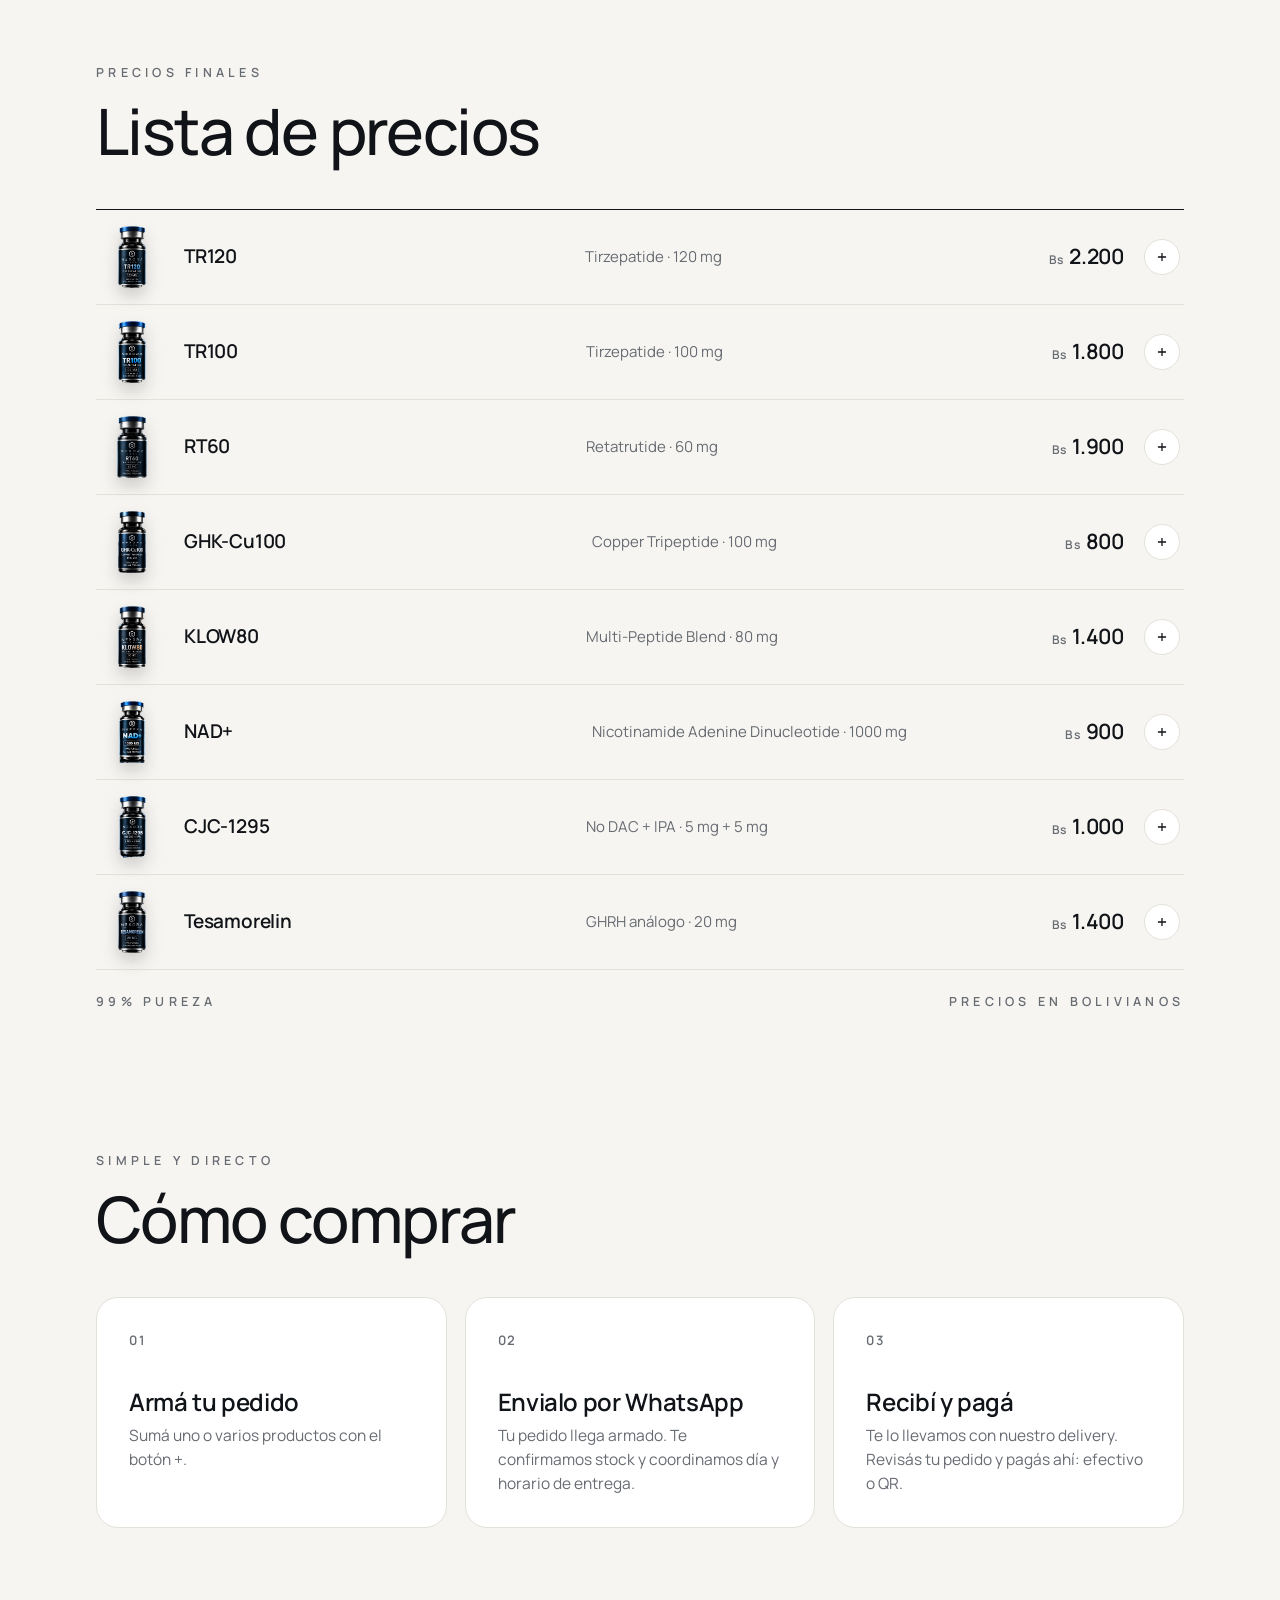
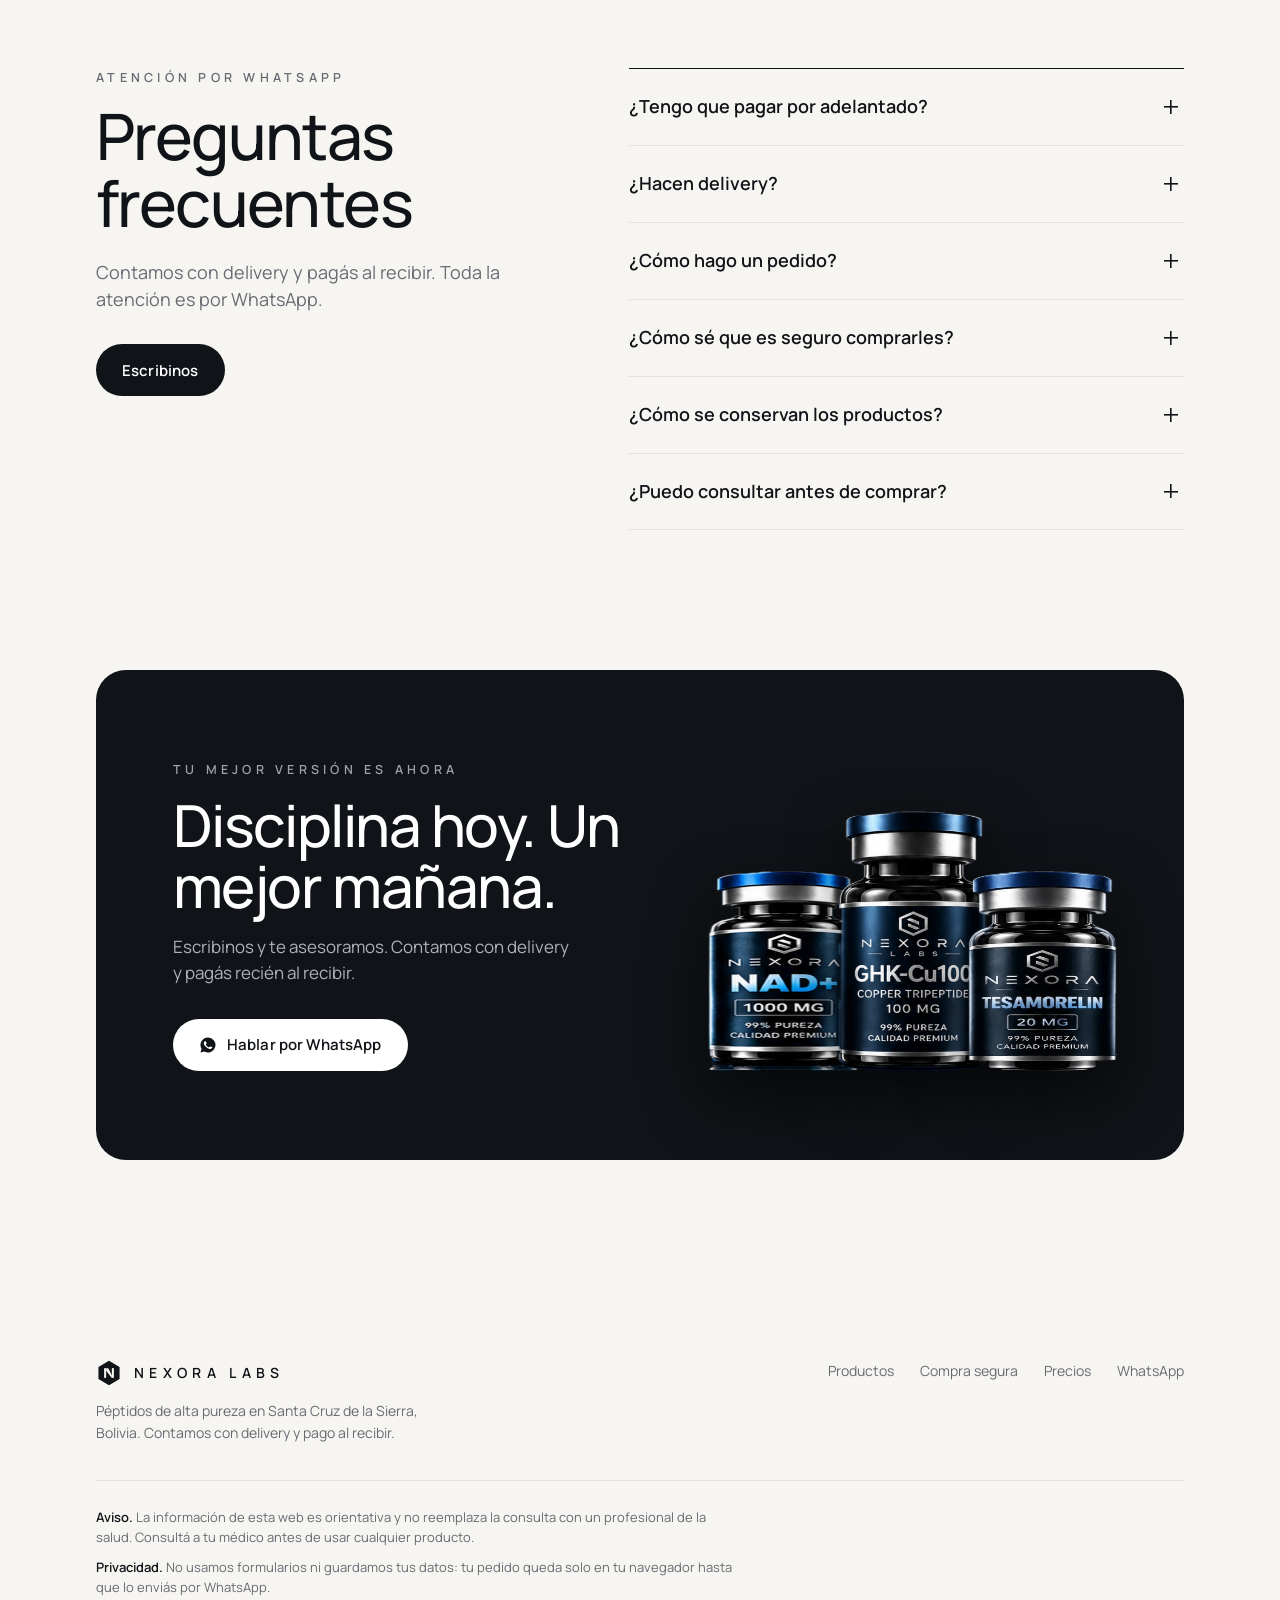
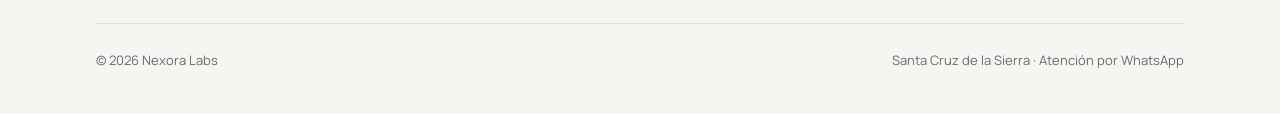
==== commit f64e24f6: "Reemplazar 'delivery gratis' por 'contamos con delivery' En toda la web (portada, garantías, compra " ====
--- a/index.html
+++ b/index.html
@@ -4,7 +4,7 @@
 <meta charset="utf-8">
 <meta name="viewport" content="width=device-width, initial-scale=1">
 <title>Nexora Labs — Péptidos de alta pureza</title>
-<meta name="description" content="Nexora Labs, Santa Cruz. Péptidos de alta pureza con delivery gratis en toda la ciudad. Pagás recién cuando recibís tu pedido.">
+<meta name="description" content="Nexora Labs, Santa Cruz. Péptidos de alta pureza. Contamos con delivery y pagás recién cuando recibís tu pedido.">
 <meta name="theme-color" content="#F6F5F1">
 <link rel="canonical" href="https://nexoratienda.netlify.app/">
 <!-- Vista previa al compartir (WhatsApp, Instagram, Facebook, X) -->
@@ -13,7 +13,7 @@
 <meta property="og:locale" content="es_BO">
 <meta property="og:url" content="https://nexoratienda.netlify.app/">
 <meta property="og:title" content="Nexora Labs — Péptidos de alta pureza">
-<meta property="og:description" content="Delivery gratis en Santa Cruz. Pagás al recibir: efectivo o QR. Pedí por WhatsApp.">
+<meta property="og:description" content="Contamos con delivery en Santa Cruz. Pagás al recibir: efectivo o QR. Pedí por WhatsApp.">
 <meta property="og:image" content="https://nexoratienda.netlify.app/og-image.jpg">
 <meta property="og:image:width" content="1200">
 <meta property="og:image:height" content="630">
@@ -68,7 +68,7 @@
       <ul class="assure" aria-label="Garantías de compra">
         <li><svg class="flag" viewBox="0 0 30 20" aria-hidden="true"><rect width="30" height="20" rx="3" fill="#fff"/><path d="M3 0h24a3 3 0 0 1 3 3v3.67H0V3a3 3 0 0 1 3-3Z" fill="#00953B"/><path d="M0 13.33h30V17a3 3 0 0 1-3 3H3a3 3 0 0 1-3-3Z" fill="#00953B"/><rect x=".5" y=".5" width="29" height="19" rx="2.5" fill="none" stroke="rgba(16,19,23,.14)"/></svg>Somos de Santa Cruz</li>
         <li><svg viewBox="0 0 24 24" fill="none" stroke="currentColor" stroke-width="1.6" stroke-linecap="round" stroke-linejoin="round"><rect x="3" y="7" width="18" height="12" rx="2"/><path d="M3 11h18M7 15h3"/></svg>Pagás al recibir</li>
-        <li><svg viewBox="0 0 24 24" fill="none" stroke="currentColor" stroke-width="1.6" stroke-linecap="round" stroke-linejoin="round"><path d="M3 6h11v10H3zM14 10h4l3 3v3h-7"/><circle cx="7" cy="17.5" r="1.8"/><circle cx="17" cy="17.5" r="1.8"/></svg>Delivery gratis en Santa Cruz</li>
+        <li><svg viewBox="0 0 24 24" fill="none" stroke="currentColor" stroke-width="1.6" stroke-linecap="round" stroke-linejoin="round"><path d="M3 6h11v10H3zM14 10h4l3 3v3h-7"/><circle cx="7" cy="17.5" r="1.8"/><circle cx="17" cy="17.5" r="1.8"/></svg>Contamos con delivery</li>
         <li><svg viewBox="0 0 24 24" fill="none" stroke="currentColor" stroke-width="1.6" stroke-linecap="round" stroke-linejoin="round"><path d="M21 12a8 8 0 0 1-11.6 7.1L4 20l1-4.6A8 8 0 1 1 21 12Z"/></svg>Atención directa por WhatsApp</li>
       </ul>
     </div>
@@ -78,8 +78,8 @@
   <div class="trust">
     <div class="wrap">
       <div><b>Pagás al recibir</b><span>Efectivo o QR, sin adelantos</span></div>
-      <div><b>Delivery gratis</b><span>En toda Santa Cruz</span></div>
-      <div><b>Precio final</b><span>Sin costos ocultos</span></div>
+      <div><b>Contamos con delivery</b><span>En Santa Cruz</span></div>
+      <div><b>Total claro</b><span>Confirmado antes de entregar</span></div>
       <div><b>99% pureza</b><span>Calidad premium</span></div>
     </div>
   </div>
@@ -103,9 +103,9 @@
       </div>
       <div class="secure-grid">
         <div class="sc rv"><svg viewBox="0 0 24 24" fill="none" stroke="currentColor" stroke-width="1.6" stroke-linecap="round" stroke-linejoin="round"><rect x="3" y="7" width="18" height="12" rx="2"/><path d="M3 11h18M7 15h3"/></svg><h3>Pagás al recibir</h3><p>Pagás en efectivo o con QR en el momento de la entrega. No necesitás pagar nada por adelantado.</p></div>
-        <div class="sc rv"><svg viewBox="0 0 24 24" fill="none" stroke="currentColor" stroke-width="1.6" stroke-linecap="round" stroke-linejoin="round"><path d="M3 6h11v10H3zM14 10h4l3 3v3h-7"/><circle cx="7" cy="17.5" r="1.8"/><circle cx="17" cy="17.5" r="1.8"/></svg><h3>Delivery gratis</h3><p>Te lo llevamos sin costo a cualquier zona de Santa Cruz. Coordinamos día y horario por WhatsApp.</p></div>
+        <div class="sc rv"><svg viewBox="0 0 24 24" fill="none" stroke="currentColor" stroke-width="1.6" stroke-linecap="round" stroke-linejoin="round"><path d="M3 6h11v10H3zM14 10h4l3 3v3h-7"/><circle cx="7" cy="17.5" r="1.8"/><circle cx="17" cy="17.5" r="1.8"/></svg><h3>Contamos con delivery</h3><p>Te lo llevamos a tu zona en Santa Cruz. Coordinamos día y horario por WhatsApp.</p></div>
         <div class="sc rv"><svg viewBox="0 0 24 24" fill="none" stroke="currentColor" stroke-width="1.6" stroke-linecap="round" stroke-linejoin="round"><path d="M2 12s3.5-7 10-7 10 7 10 7-3.5 7-10 7S2 12 2 12Z"/><circle cx="12" cy="12" r="3"/></svg><h3>Revisás antes de pagar</h3><p>Recibís tu pedido, lo revisás con tranquilidad y recién después pagás.</p></div>
-        <div class="sc rv"><svg viewBox="0 0 24 24" fill="none" stroke="currentColor" stroke-width="1.6" stroke-linecap="round" stroke-linejoin="round"><path d="M20 12 12 20l-9-9V4h7Z"/><circle cx="7.5" cy="7.5" r="1.3"/></svg><h3>Precio final, sin sorpresas</h3><p>El precio que ves es el que pagás. El delivery no tiene costo y no hay cargos extra.</p></div>
+        <div class="sc rv"><svg viewBox="0 0 24 24" fill="none" stroke="currentColor" stroke-width="1.6" stroke-linecap="round" stroke-linejoin="round"><path d="M20 12 12 20l-9-9V4h7Z"/><circle cx="7.5" cy="7.5" r="1.3"/></svg><h3>Total claro, sin sorpresas</h3><p>Antes de la entrega te confirmamos por WhatsApp el total de tu pedido.</p></div>
         <div class="sc rv"><svg viewBox="0 0 24 24" fill="none" stroke="currentColor" stroke-width="1.6" stroke-linecap="round" stroke-linejoin="round"><path d="M12 21s7-6.2 7-12a7 7 0 0 0-14 0c0 5.8 7 12 7 12Z"/><circle cx="12" cy="9" r="2.5"/></svg><h3>Retiro en persona</h3><p>Si preferís, coordinamos un punto de retiro y pagás ahí en efectivo o QR.</p></div>
         <div class="sc rv"><svg viewBox="0 0 24 24" fill="none" stroke="currentColor" stroke-width="1.6" stroke-linecap="round" stroke-linejoin="round"><path d="M21 12a8 8 0 0 1-11.6 7.1L4 20l1-4.6A8 8 0 1 1 21 12Z"/></svg><h3>Atención directa</h3><p>Todas tus consultas se responden por WhatsApp, antes y después de tu compra.</p></div>
       </div>
@@ -146,7 +146,7 @@
       <div class="steps">
         <div class="step rv"><div class="n">01</div><h3>Armá tu pedido</h3><p>Sumá uno o varios productos con el botón +.</p></div>
         <div class="step rv"><div class="n">02</div><h3>Envialo por WhatsApp</h3><p>Tu pedido llega armado. Te confirmamos stock y coordinamos día y horario de entrega.</p></div>
-        <div class="step rv"><div class="n">03</div><h3>Recibí y pagá</h3><p>Te lo llevamos gratis en Santa Cruz. Revisás tu pedido y pagás ahí: efectivo o QR.</p></div>
+        <div class="step rv"><div class="n">03</div><h3>Recibí y pagá</h3><p>Te lo llevamos con nuestro delivery. Revisás tu pedido y pagás ahí: efectivo o QR.</p></div>
       </div>
     </div>
   </section>
@@ -156,12 +156,12 @@
       <div class="rv">
         <div class="eyebrow">Atención por WhatsApp</div>
         <h2>Preguntas frecuentes</h2>
-        <p class="lead">Delivery gratis en Santa Cruz y pago al recibir. Toda la atención es por WhatsApp.</p>
+        <p class="lead">Contamos con delivery y pagás al recibir. Toda la atención es por WhatsApp.</p>
         <a class="btn btn-dark wa" href="#" target="_blank" rel="noopener" data-msg="Hola Nexora, tengo una consulta.">Escribinos</a>
       </div>
       <div class="faq rv">
         <details><summary>¿Tengo que pagar por adelantado?</summary><p><b>No.</b> Pagás cuando recibís tu pedido, en efectivo o con QR. Primero lo revisás y después pagás.</p></details>
-        <details><summary>¿Cuánto cuesta el delivery?</summary><p>Nada. El delivery es <b>gratis en toda Santa Cruz</b>. Si preferís, también podés retirar en persona en un punto que coordinamos.</p></details>
+        <details><summary>¿Hacen delivery?</summary><p>Sí, <b>contamos con delivery</b> en Santa Cruz. Coordinamos día y horario por WhatsApp. Si preferís, también podés retirar en persona en un punto que coordinamos.</p></details>
         <details><summary>¿Cómo hago un pedido?</summary><p>Agregá los productos con el botón <b>+</b>, tocá <b>Ver pedido</b>, elegí entrega y forma de pago, y envialo por WhatsApp. Te confirmamos stock y coordinamos día y horario.</p></details>
         <details><summary>¿Cómo sé que es seguro comprarles?</summary><p>Porque no arriesgás tu dinero: no pedimos adelantos. Recibís el producto, lo revisás y recién ahí pagás. Además, podés escribirnos antes para resolver cualquier duda.</p></details>
         <details><summary>¿Cómo se conservan los productos?</summary><p>Son péptidos liofilizados. Con tu pedido te pasamos las indicaciones de conservación; en general se guardan refrigerados (2–8 °C), sin congelar y protegidos de la luz.</p></details>
@@ -176,7 +176,7 @@
         <div>
           <div class="eyebrow">Tu mejor versión es ahora</div>
           <h2>Disciplina hoy. Un mejor mañana.</h2>
-          <p>Escribinos y te asesoramos. Delivery gratis en Santa Cruz y pagás recién al recibir.</p>
+          <p>Escribinos y te asesoramos. Contamos con delivery y pagás recién al recibir.</p>
           <a class="btn wa" href="#" target="_blank" rel="noopener" data-msg="Hola Nexora, quiero asesoramiento para elegir un producto.">
             <svg viewBox="0 0 24 24" fill="currentColor"><path d="M12 2a10 10 0 0 0-8.6 15.1L2 22l5-1.3A10 10 0 1 0 12 2Zm5.3 14.1c-.2.6-1.3 1.2-1.8 1.2-.5.1-1 .2-3.3-.7-2.8-1.1-4.6-4-4.7-4.2-.1-.2-1.1-1.5-1.1-2.9s.7-2 1-2.3c.2-.3.5-.3.7-.3h.5c.2 0 .4 0 .6.5l.8 2c.1.2.1.4 0 .5l-.4.6-.4.4c-.1.2-.3.3-.1.6.2.3.8 1.3 1.7 2.1 1.2 1 2.1 1.3 2.4 1.5.3.1.5.1.6-.1l.9-1c.2-.3.4-.2.6-.1l1.9.9c.3.1.5.2.5.3.1.2.1.8-.2 1.4Z"/></svg>
             Hablar por WhatsApp</a>
@@ -196,7 +196,7 @@
     <div class="top">
       <div>
         <div class="brand"><svg class="mark" viewBox="0 0 64 64" aria-hidden="true"><path d="M32 2 58 17v30L32 62 6 47V17Z"/><g class="n"><rect x="20" y="20" width="5" height="24"/><rect x="39" y="20" width="5" height="24"/><path d="M25 20h5.2l8.8 17.5V44h-.2L25 26.5Z"/></g></svg>NEXORA LABS</div>
-        <p style="margin-top:14px;max-width:36ch">Péptidos de alta pureza en Santa Cruz de la Sierra, Bolivia. Delivery gratis y pago al recibir.</p>
+        <p style="margin-top:14px;max-width:36ch">Péptidos de alta pureza en Santa Cruz de la Sierra, Bolivia. Contamos con delivery y pago al recibir.</p>
       </div>
       <nav aria-label="Pie"><a href="#productos">Productos</a><a href="#compra-segura">Compra segura</a><a href="#precios">Precios</a><a href="#" class="wa" target="_blank" rel="noopener" data-msg="Hola Nexora, quiero hacer una consulta.">WhatsApp</a></nav>
     </div>
@@ -219,7 +219,7 @@
       <p class="tagline" id="mTag"></p>
       <ul id="mList"></ul>
       <div class="m-foot">
-        <div><div class="eyebrow" style="font-size:11px">Precio final</div><div class="price" id="mPrice"></div><div class="m-assure">Delivery gratis · Pagás al recibir</div></div>
+        <div><div class="eyebrow" style="font-size:11px">Precio final</div><div class="price" id="mPrice"></div><div class="m-assure">Contamos con delivery · Pagás al recibir</div></div>
         <div class="acts">
           <div class="add big" id="mAdd"></div>
           <a class="alt" id="mAsk" target="_blank" rel="noopener">o consultar solo este producto</a>
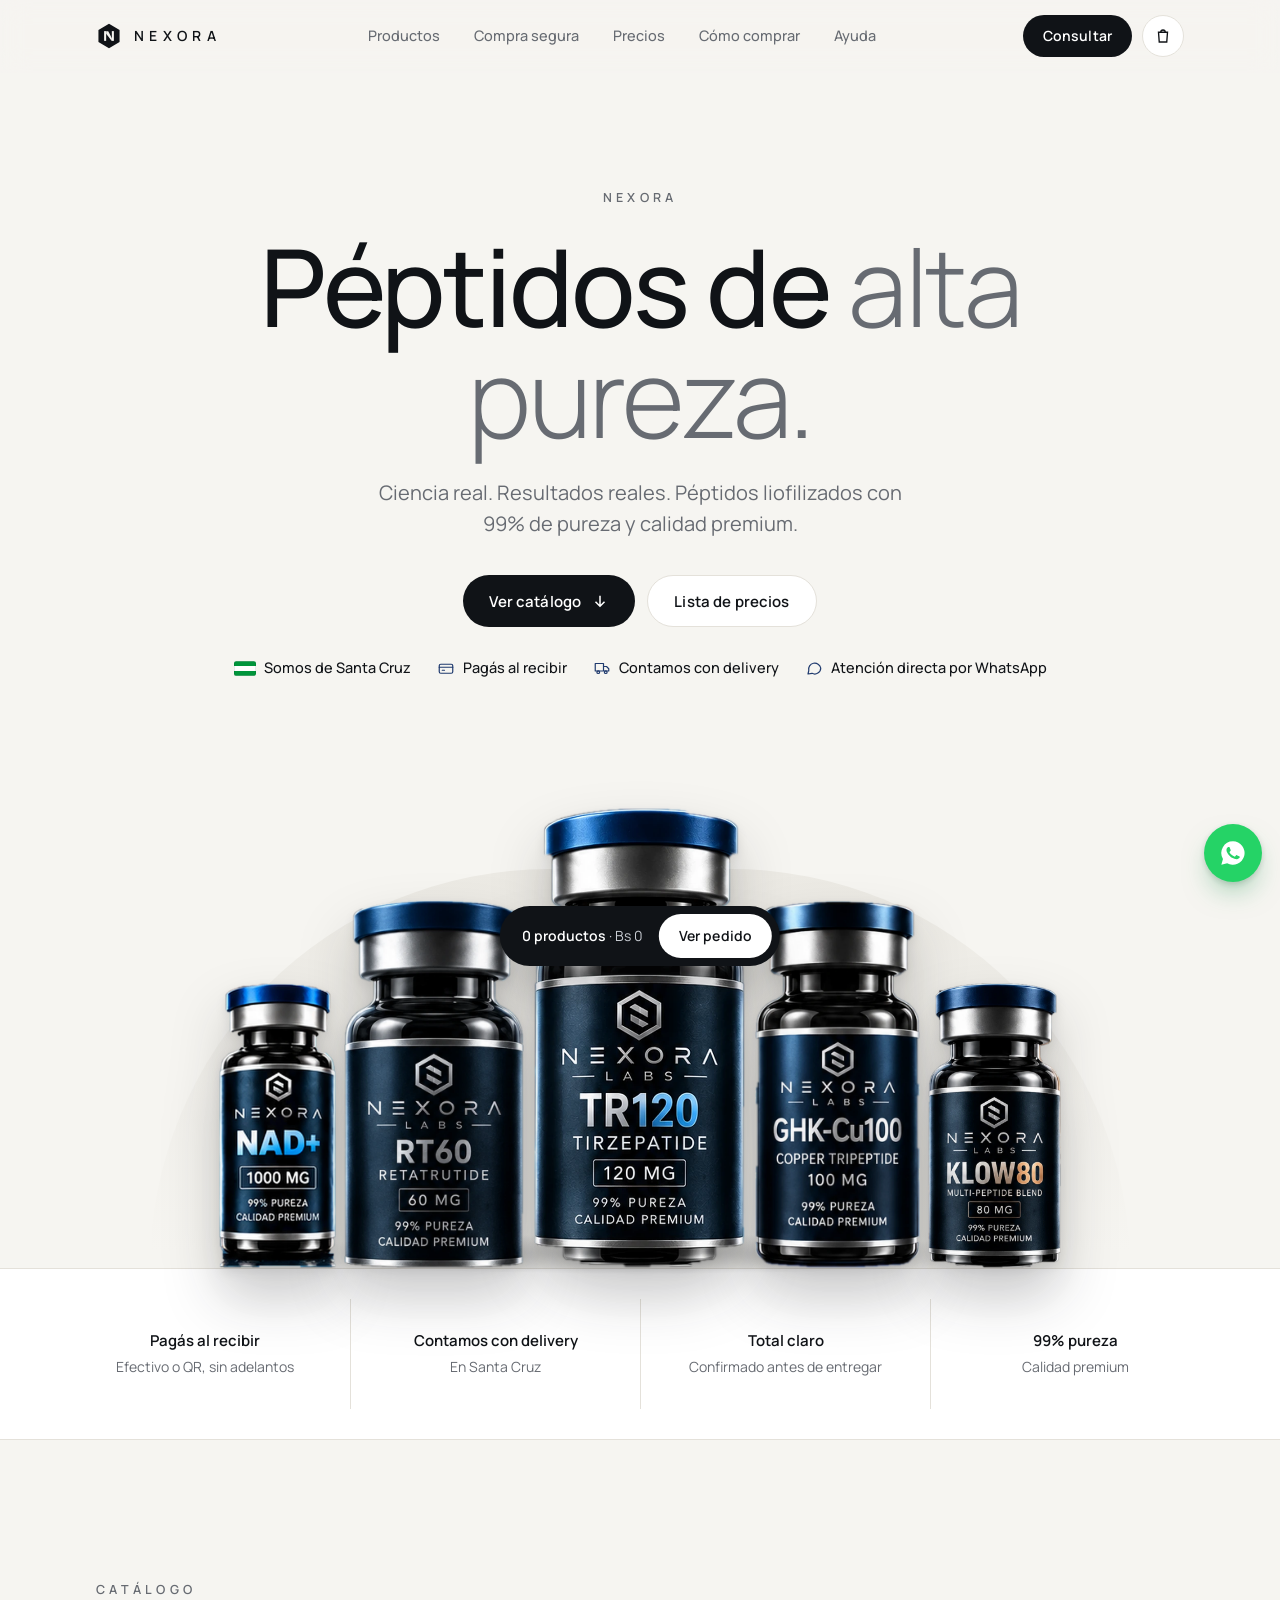
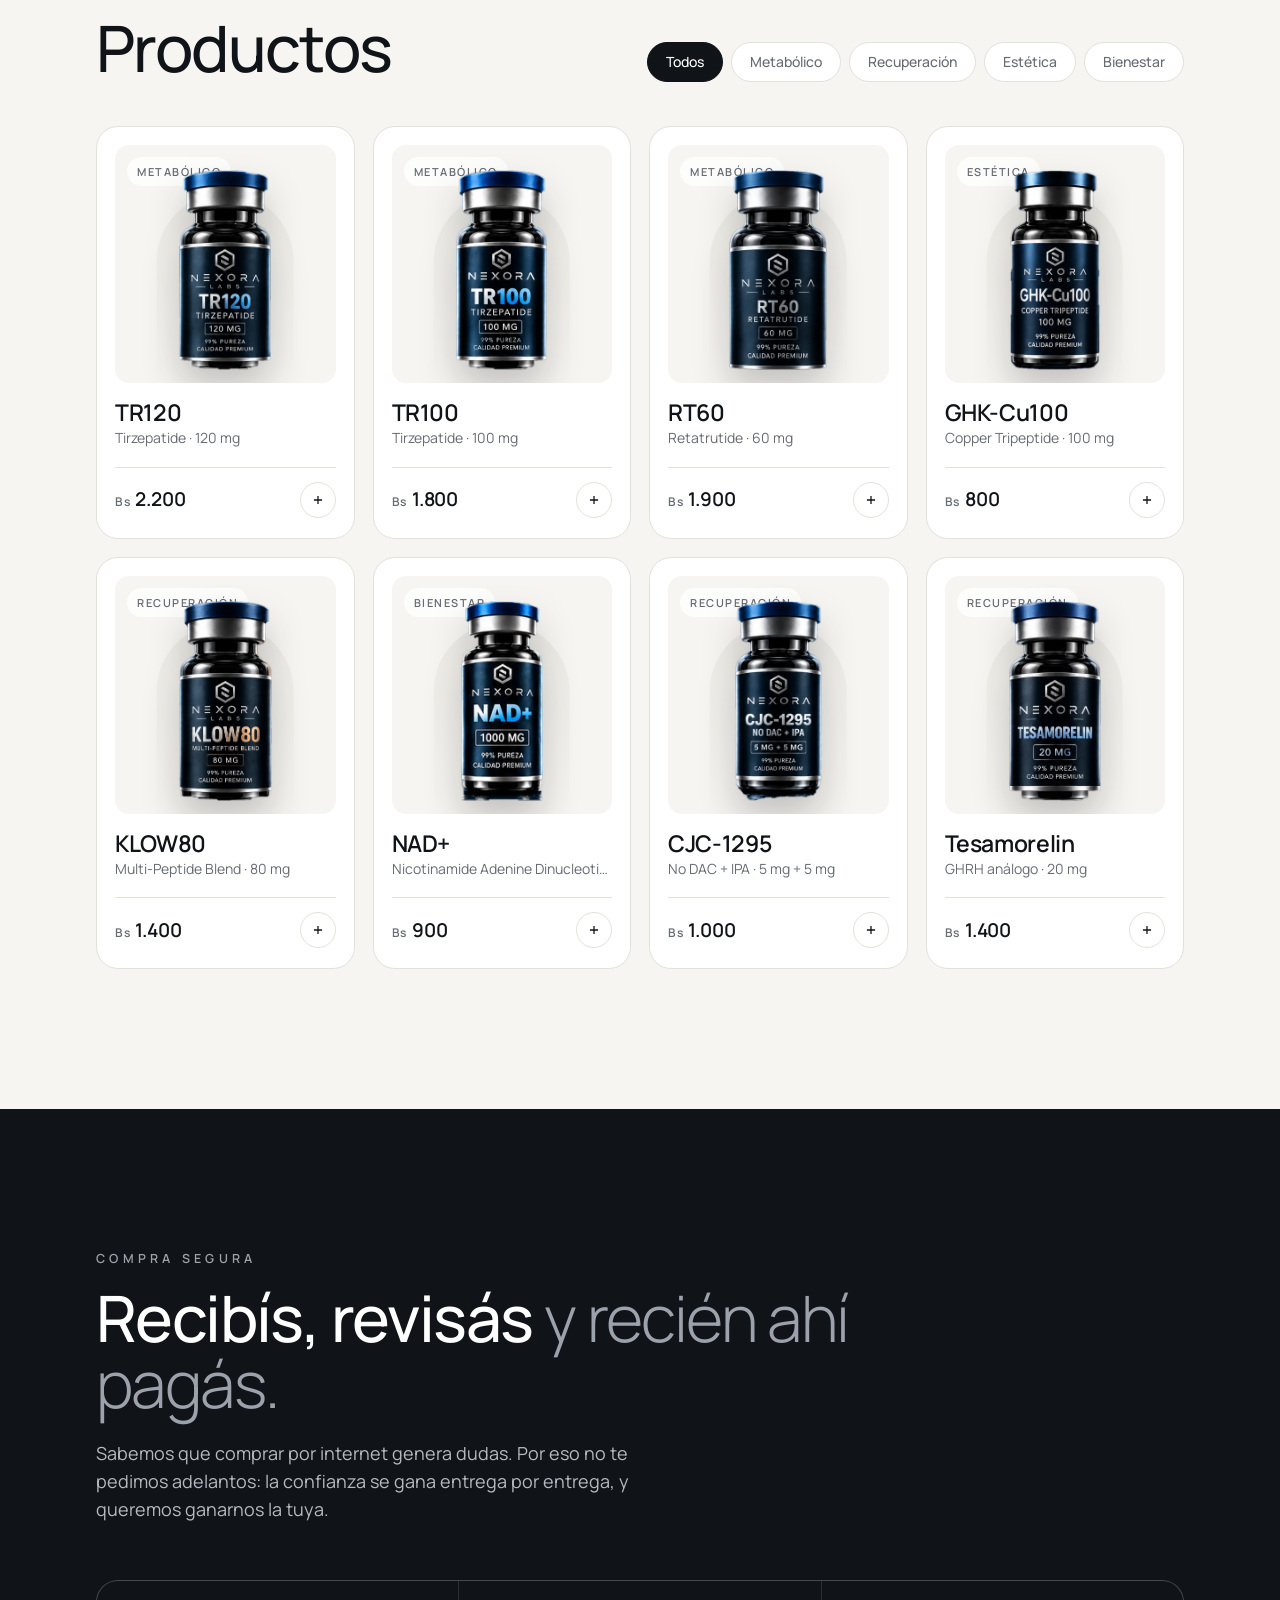
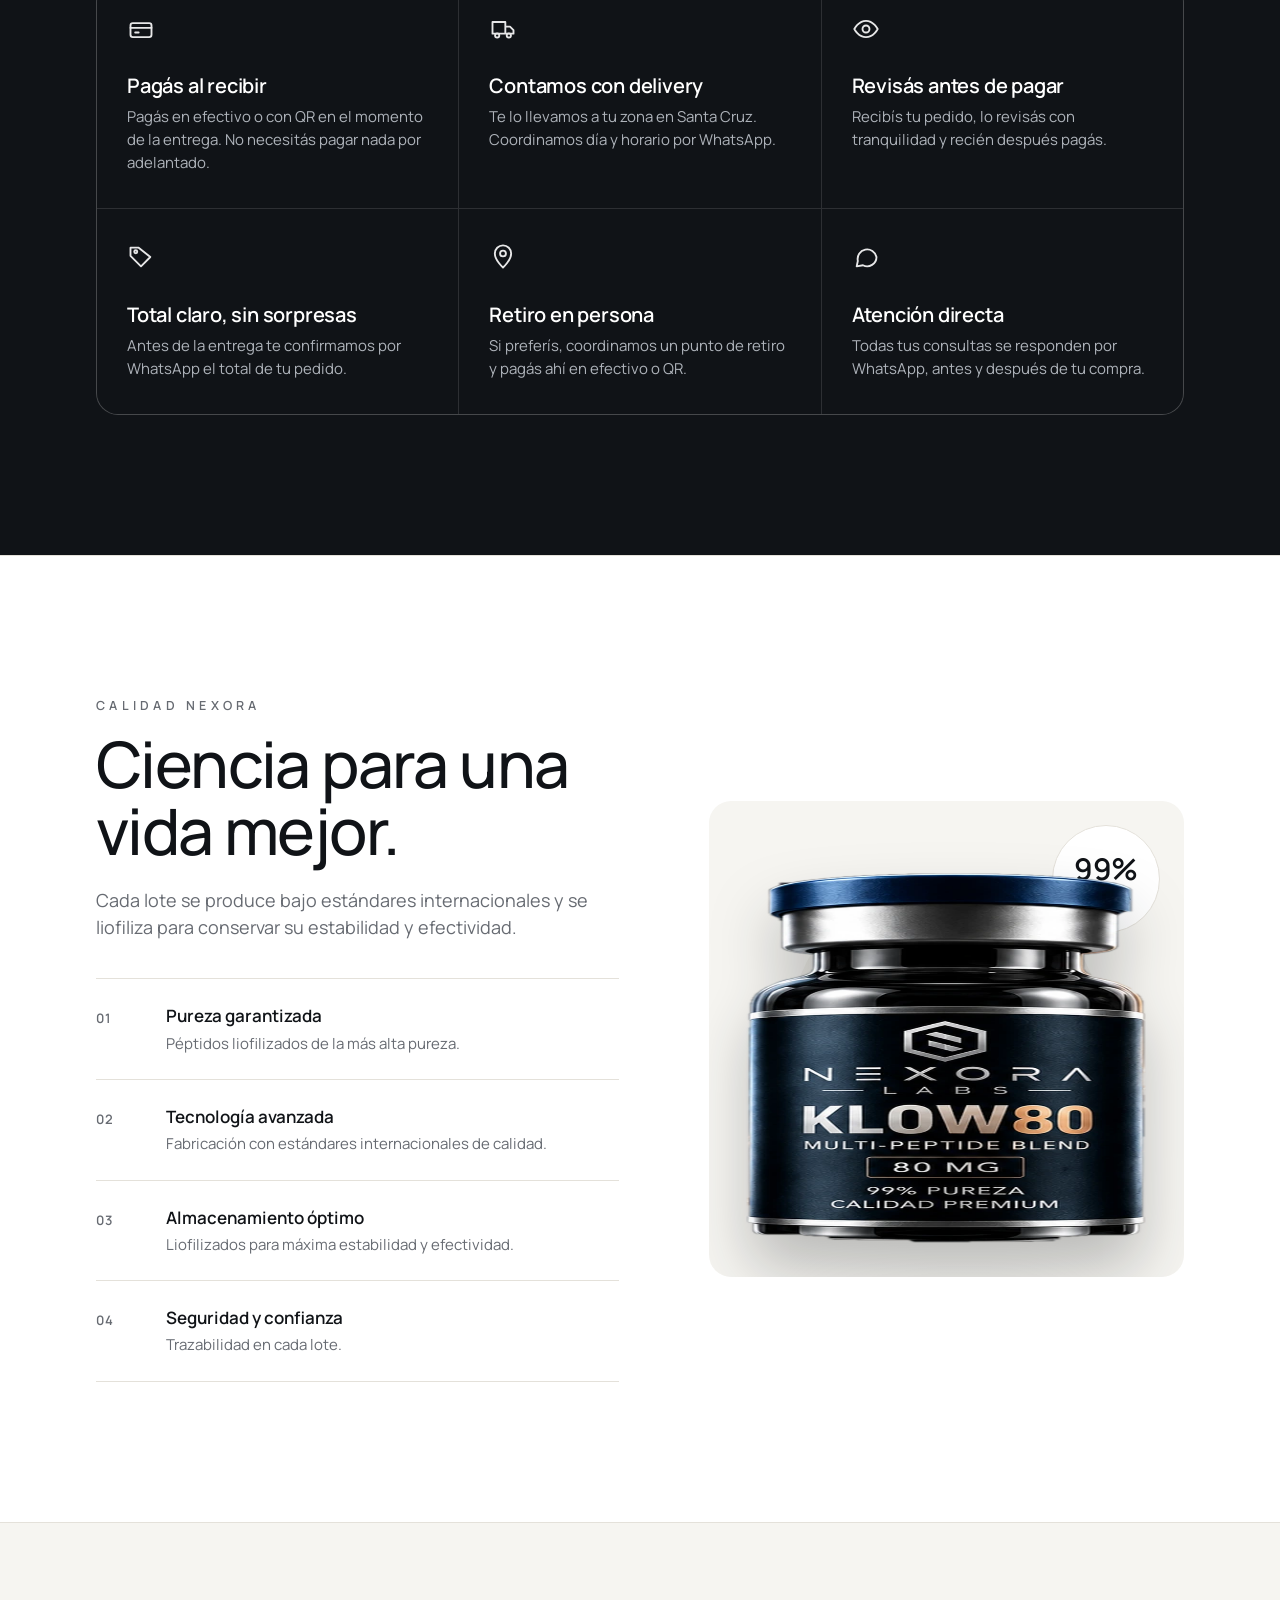
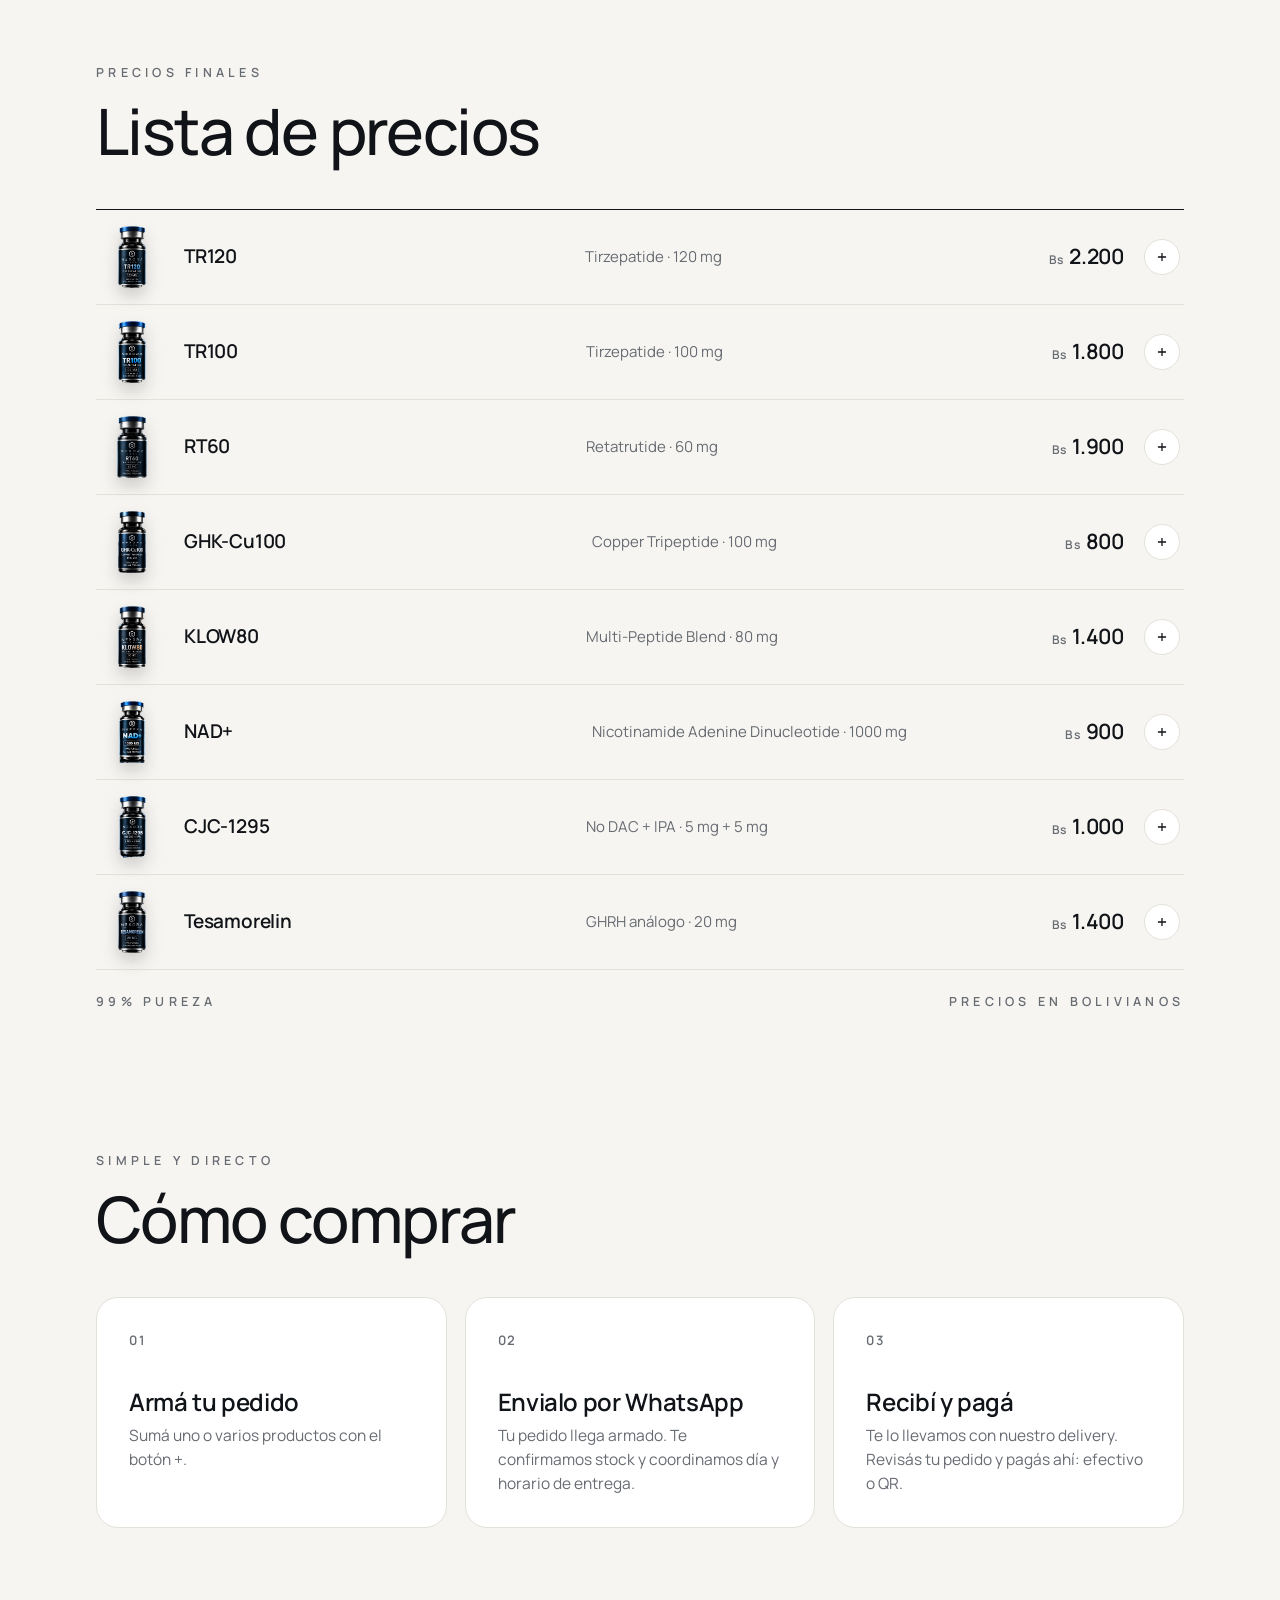
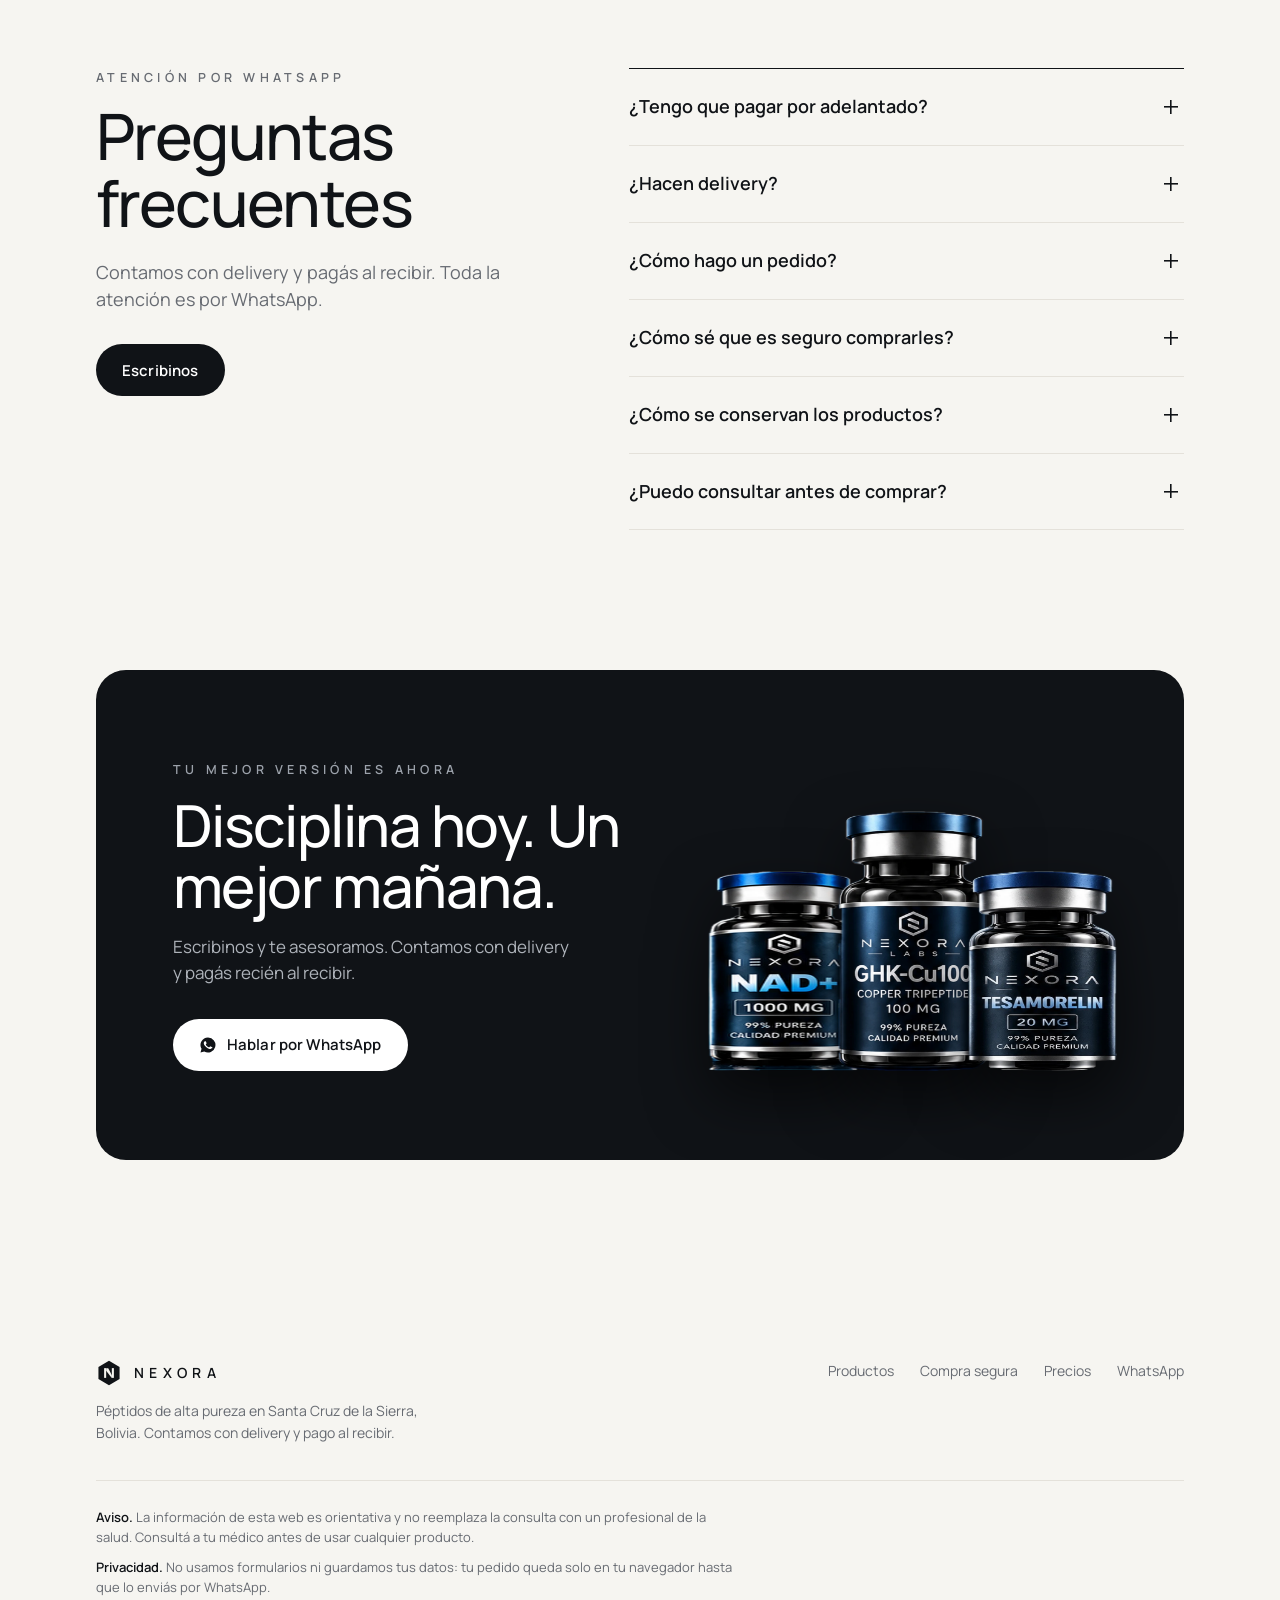
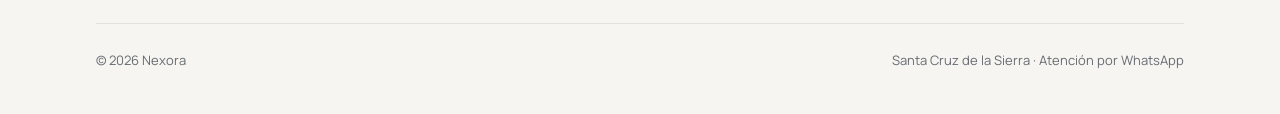
==== commit 6ae1b229: "Marca 'Nexora' sin 'Labs' y PDF para María Ugarte - Se reemplaza 'Nexora Labs' por 'Nexora' en la we" ====
--- a/index.html
+++ b/index.html
@@ -3,21 +3,21 @@
 <head>
 <meta charset="utf-8">
 <meta name="viewport" content="width=device-width, initial-scale=1">
-<title>Nexora Labs — Péptidos de alta pureza</title>
-<meta name="description" content="Nexora Labs, Santa Cruz. Péptidos de alta pureza. Contamos con delivery y pagás recién cuando recibís tu pedido.">
+<title>Nexora — Péptidos de alta pureza</title>
+<meta name="description" content="Nexora, Santa Cruz. Péptidos de alta pureza. Contamos con delivery y pagás recién cuando recibís tu pedido.">
 <meta name="theme-color" content="#F6F5F1">
 <link rel="canonical" href="https://nexoratienda.netlify.app/">
 <!-- Vista previa al compartir (WhatsApp, Instagram, Facebook, X) -->
 <meta property="og:type" content="website">
-<meta property="og:site_name" content="Nexora Labs">
+<meta property="og:site_name" content="Nexora">
 <meta property="og:locale" content="es_BO">
 <meta property="og:url" content="https://nexoratienda.netlify.app/">
-<meta property="og:title" content="Nexora Labs — Péptidos de alta pureza">
+<meta property="og:title" content="Nexora — Péptidos de alta pureza">
 <meta property="og:description" content="Contamos con delivery en Santa Cruz. Pagás al recibir: efectivo o QR. Pedí por WhatsApp.">
 <meta property="og:image" content="https://nexoratienda.netlify.app/og-image.jpg">
 <meta property="og:image:width" content="1200">
 <meta property="og:image:height" content="630">
-<meta property="og:image:alt" content="Nexora Labs — frascos de péptidos sobre fondo claro">
+<meta property="og:image:alt" content="Nexora — frascos de péptidos sobre fondo claro">
 <meta name="twitter:card" content="summary_large_image">
 <link rel="icon" href="favicon.svg" type="image/svg+xml">
 <link rel="apple-touch-icon" href="apple-touch-icon.png">
@@ -30,7 +30,7 @@
 
 <header id="top">
   <div class="wrap nav">
-    <a href="#top" class="brand" aria-label="Nexora Labs">
+    <a href="#top" class="brand" aria-label="Nexora">
       <svg class="mark" viewBox="0 0 64 64" aria-hidden="true"><path d="M32 2 58 17v30L32 62 6 47V17Z"/><g class="n"><rect x="20" y="20" width="5" height="24"/><rect x="39" y="20" width="5" height="24"/><path d="M25 20h5.2l8.8 17.5V44h-.2L25 26.5Z"/></g></svg>
       NEXORA
     </a>
@@ -57,7 +57,7 @@
 <main>
   <div class="hero">
     <div class="wrap">
-      <div class="eyebrow">Nexora Labs</div>
+      <div class="eyebrow">Nexora</div>
       <h1>Péptidos de <em>alta pureza.</em></h1>
       <p>Ciencia real. Resultados reales. Péptidos liofilizados con 99% de pureza y calidad premium.</p>
       <div class="ctas">
@@ -127,7 +127,7 @@
       </div>
       <div class="q-visual rv">
         <div class="badge"><b>99%</b><span>PUREZA</span></div>
-        <img src="assets/productos/klow80.webp" width="400" height="900" alt="Frasco KLOW80 de Nexora Labs" loading="lazy">
+        <img src="assets/productos/klow80.webp" width="400" height="900" alt="Frasco KLOW80 de Nexora" loading="lazy">
       </div>
     </div>
   </section>
@@ -195,7 +195,7 @@
   <div class="wrap">
     <div class="top">
       <div>
-        <div class="brand"><svg class="mark" viewBox="0 0 64 64" aria-hidden="true"><path d="M32 2 58 17v30L32 62 6 47V17Z"/><g class="n"><rect x="20" y="20" width="5" height="24"/><rect x="39" y="20" width="5" height="24"/><path d="M25 20h5.2l8.8 17.5V44h-.2L25 26.5Z"/></g></svg>NEXORA LABS</div>
+        <div class="brand"><svg class="mark" viewBox="0 0 64 64" aria-hidden="true"><path d="M32 2 58 17v30L32 62 6 47V17Z"/><g class="n"><rect x="20" y="20" width="5" height="24"/><rect x="39" y="20" width="5" height="24"/><path d="M25 20h5.2l8.8 17.5V44h-.2L25 26.5Z"/></g></svg>NEXORA</div>
         <p style="margin-top:14px;max-width:36ch">Péptidos de alta pureza en Santa Cruz de la Sierra, Bolivia. Contamos con delivery y pago al recibir.</p>
       </div>
       <nav aria-label="Pie"><a href="#productos">Productos</a><a href="#compra-segura">Compra segura</a><a href="#precios">Precios</a><a href="#" class="wa" target="_blank" rel="noopener" data-msg="Hola Nexora, quiero hacer una consulta.">WhatsApp</a></nav>
@@ -204,7 +204,7 @@
       <p><b>Aviso.</b> La información de esta web es orientativa y no reemplaza la consulta con un profesional de la salud. Consultá a tu médico antes de usar cualquier producto.</p>
       <p><b>Privacidad.</b> No usamos formularios ni guardamos tus datos: tu pedido queda solo en tu navegador hasta que lo enviás por WhatsApp.</p>
     </div>
-    <div class="bottom"><span>© <span id="y"></span> Nexora Labs</span><span>Santa Cruz de la Sierra · Atención por WhatsApp</span></div>
+    <div class="bottom"><span>© <span id="y"></span> Nexora</span><span>Santa Cruz de la Sierra · Atención por WhatsApp</span></div>
   </div>
 </footer>
 
--- a/css/styles.css
+++ b/css/styles.css
@@ -1,4 +1,4 @@
-/* Nexora Labs — estilos. Colores y medidas base en :root */
+/* Nexora — estilos. Colores y medidas base en :root */
 :root{
   --bg:#F6F5F1; --surface:#FFFFFF; --ink:#101317; --mute:#676B72; --line:#E4E1DA;
   --arch:#ECEAE4; --accent:#1F3A6E; --wa:#25D366; --accent-soft:#E7ECF5;
